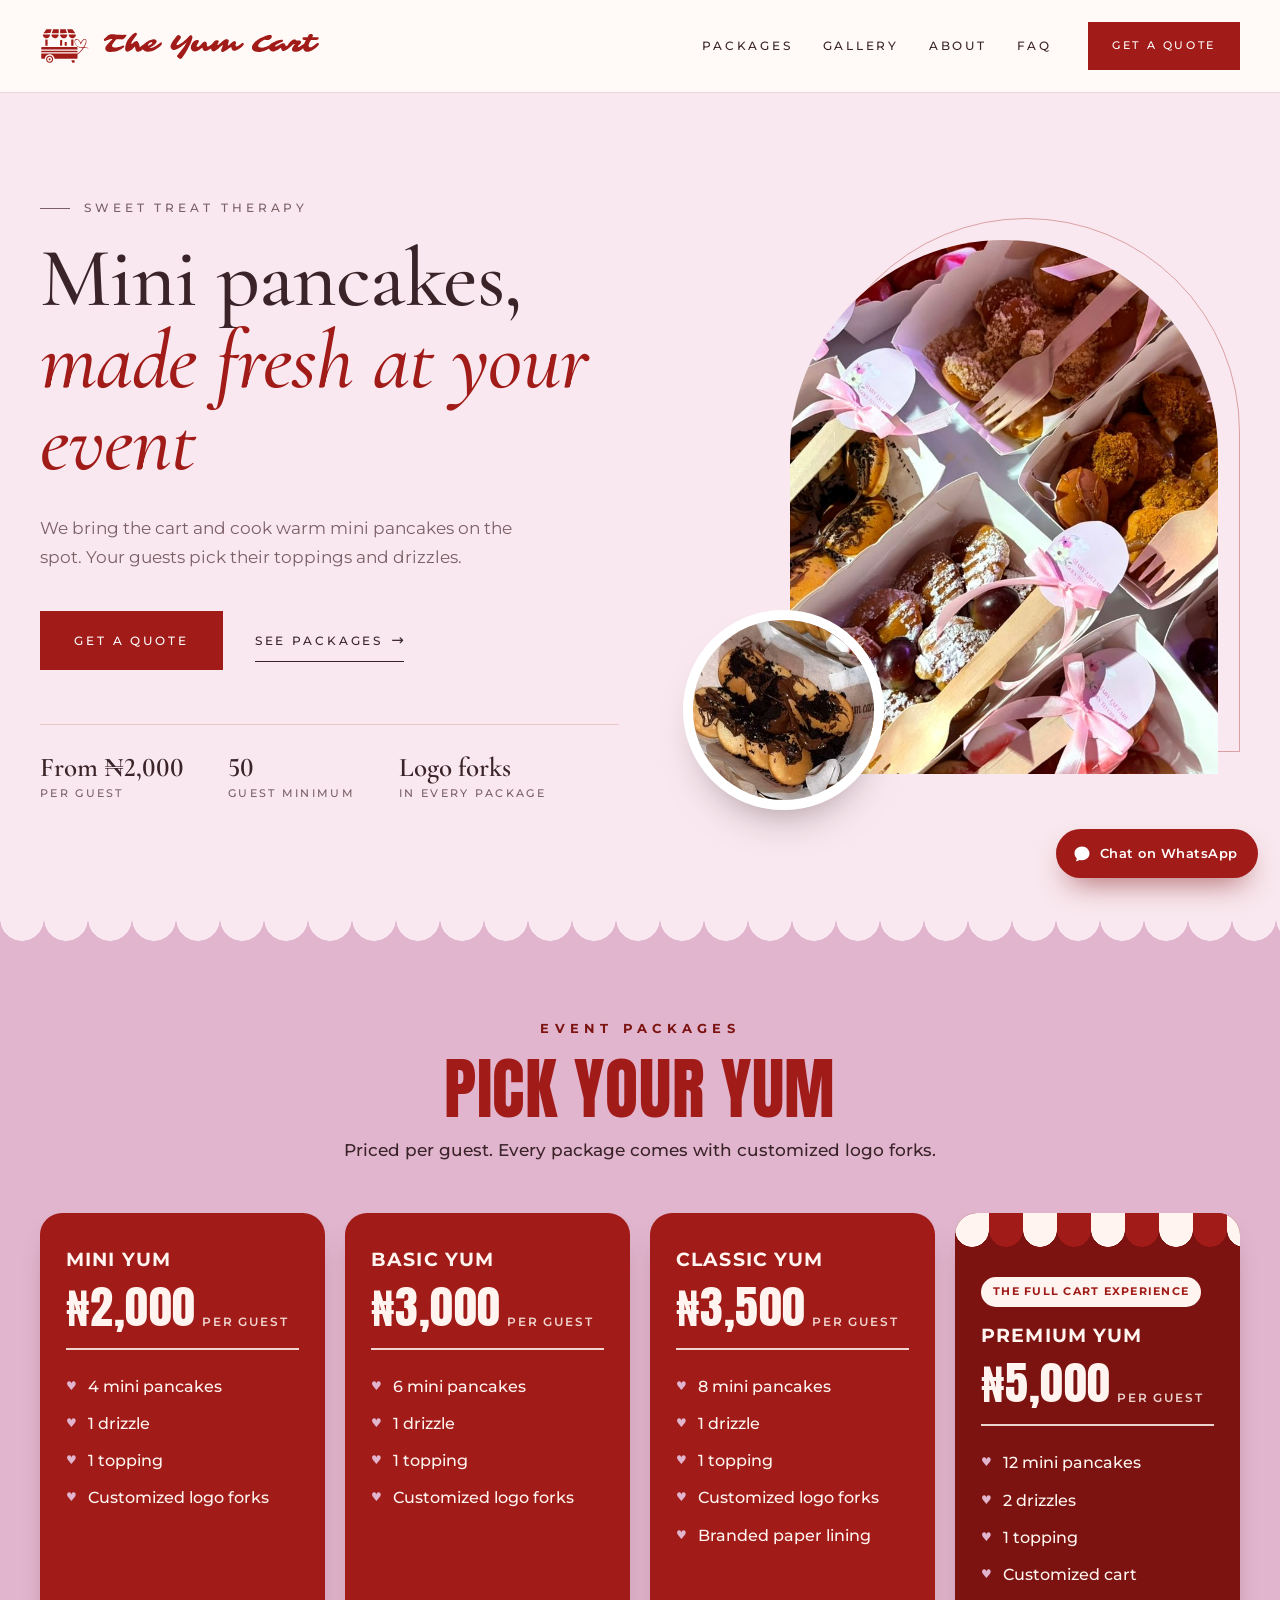
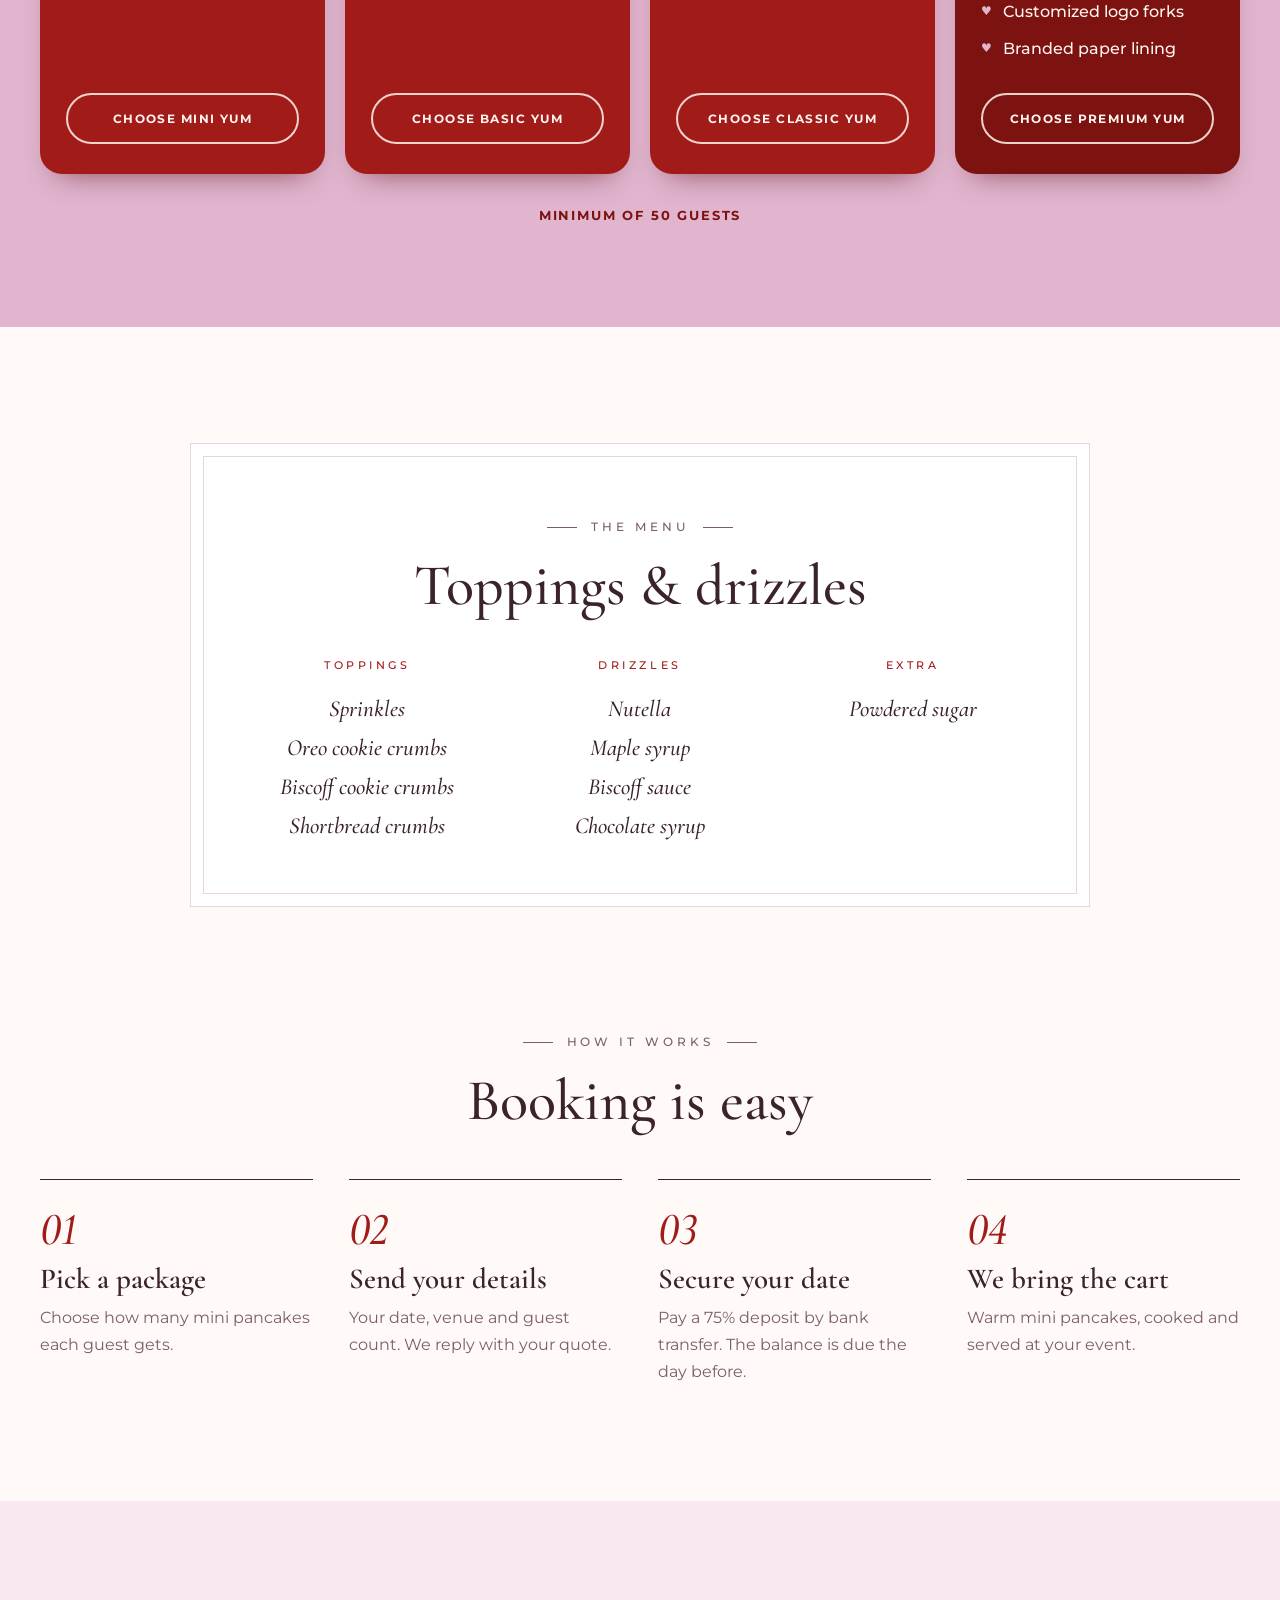
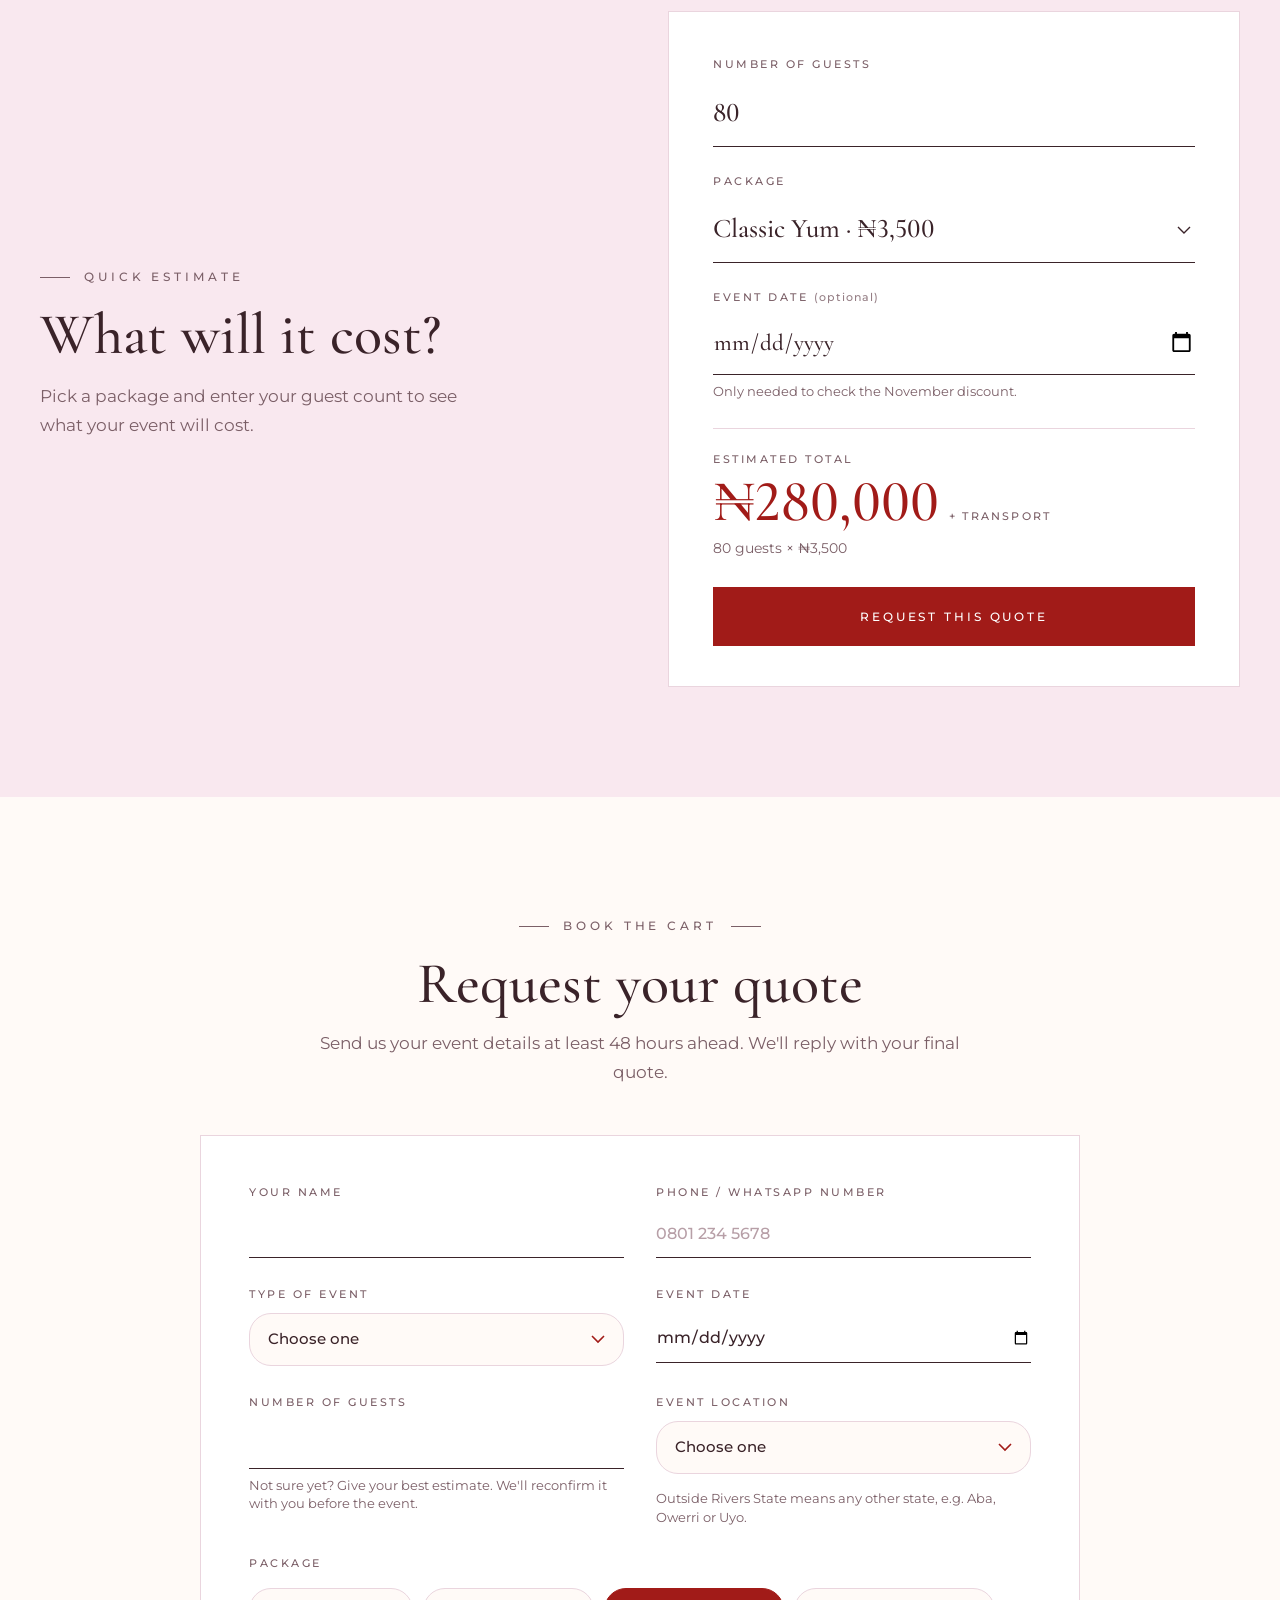
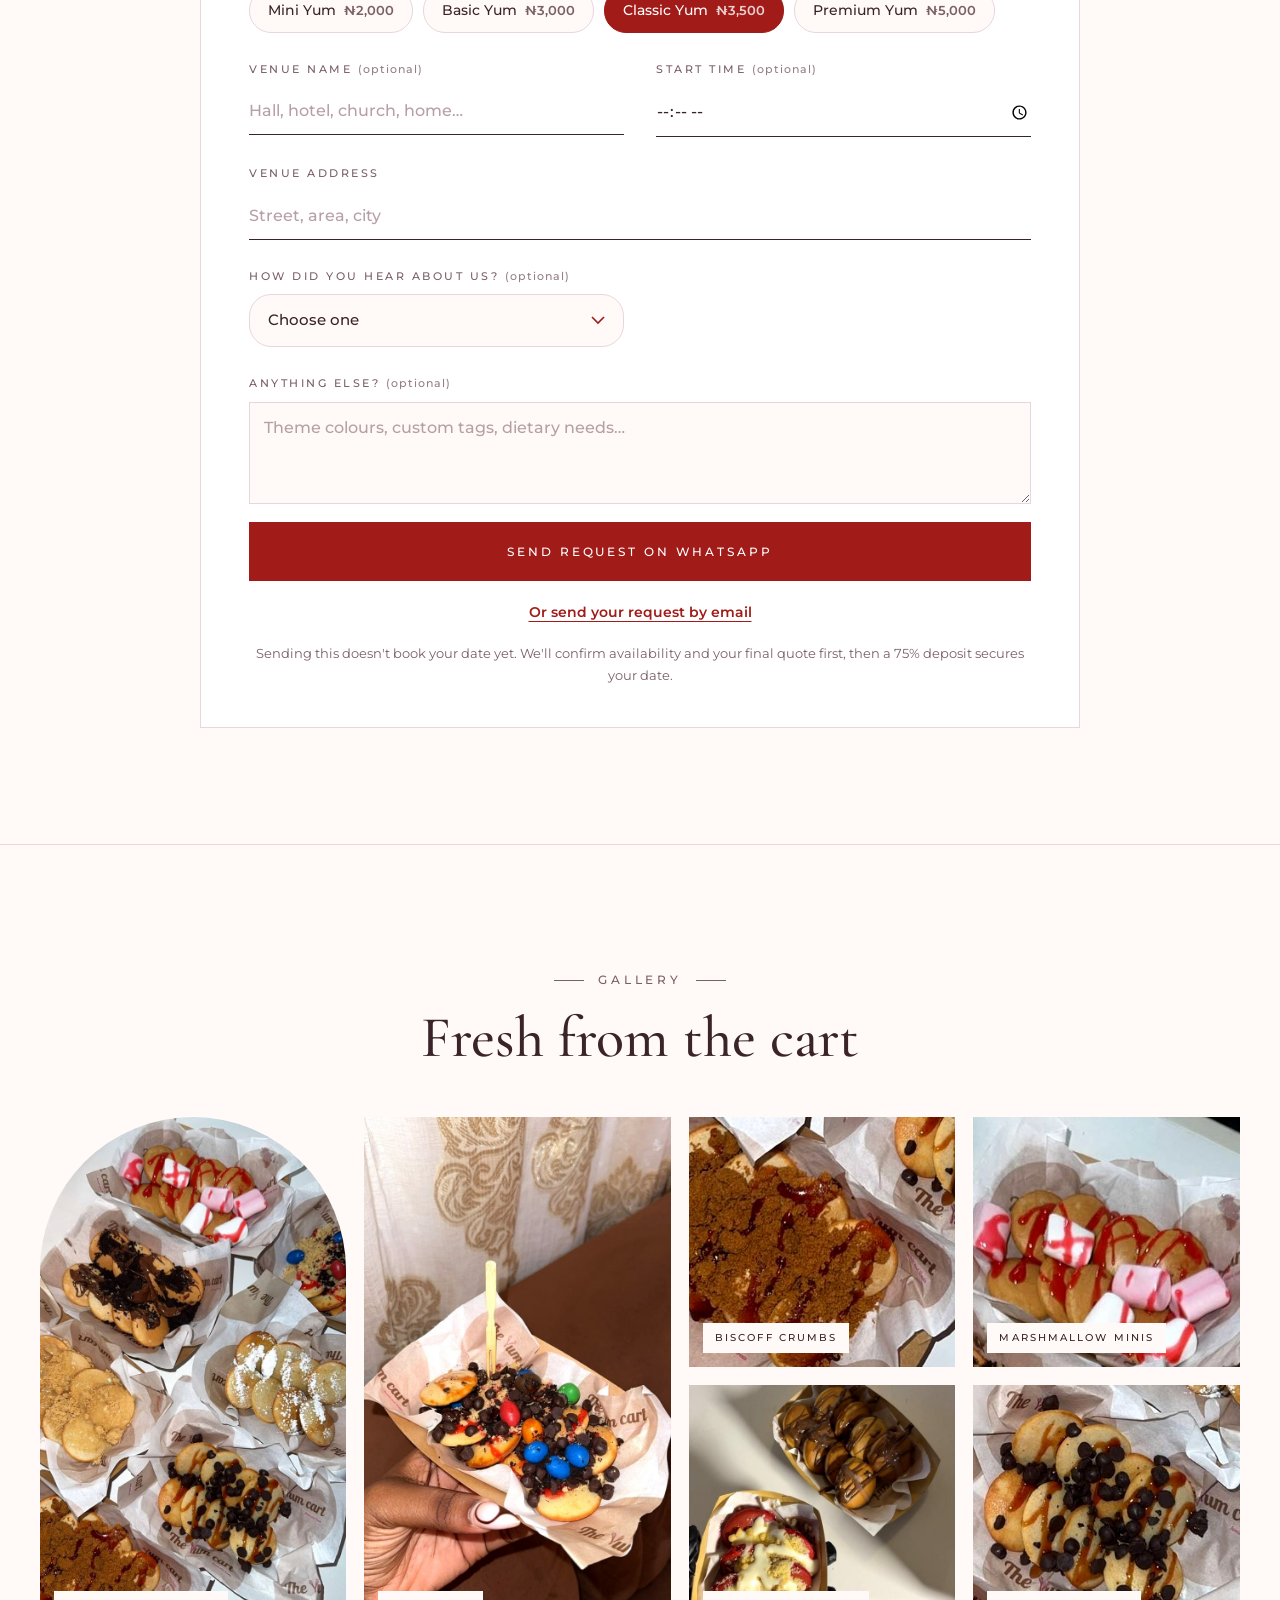
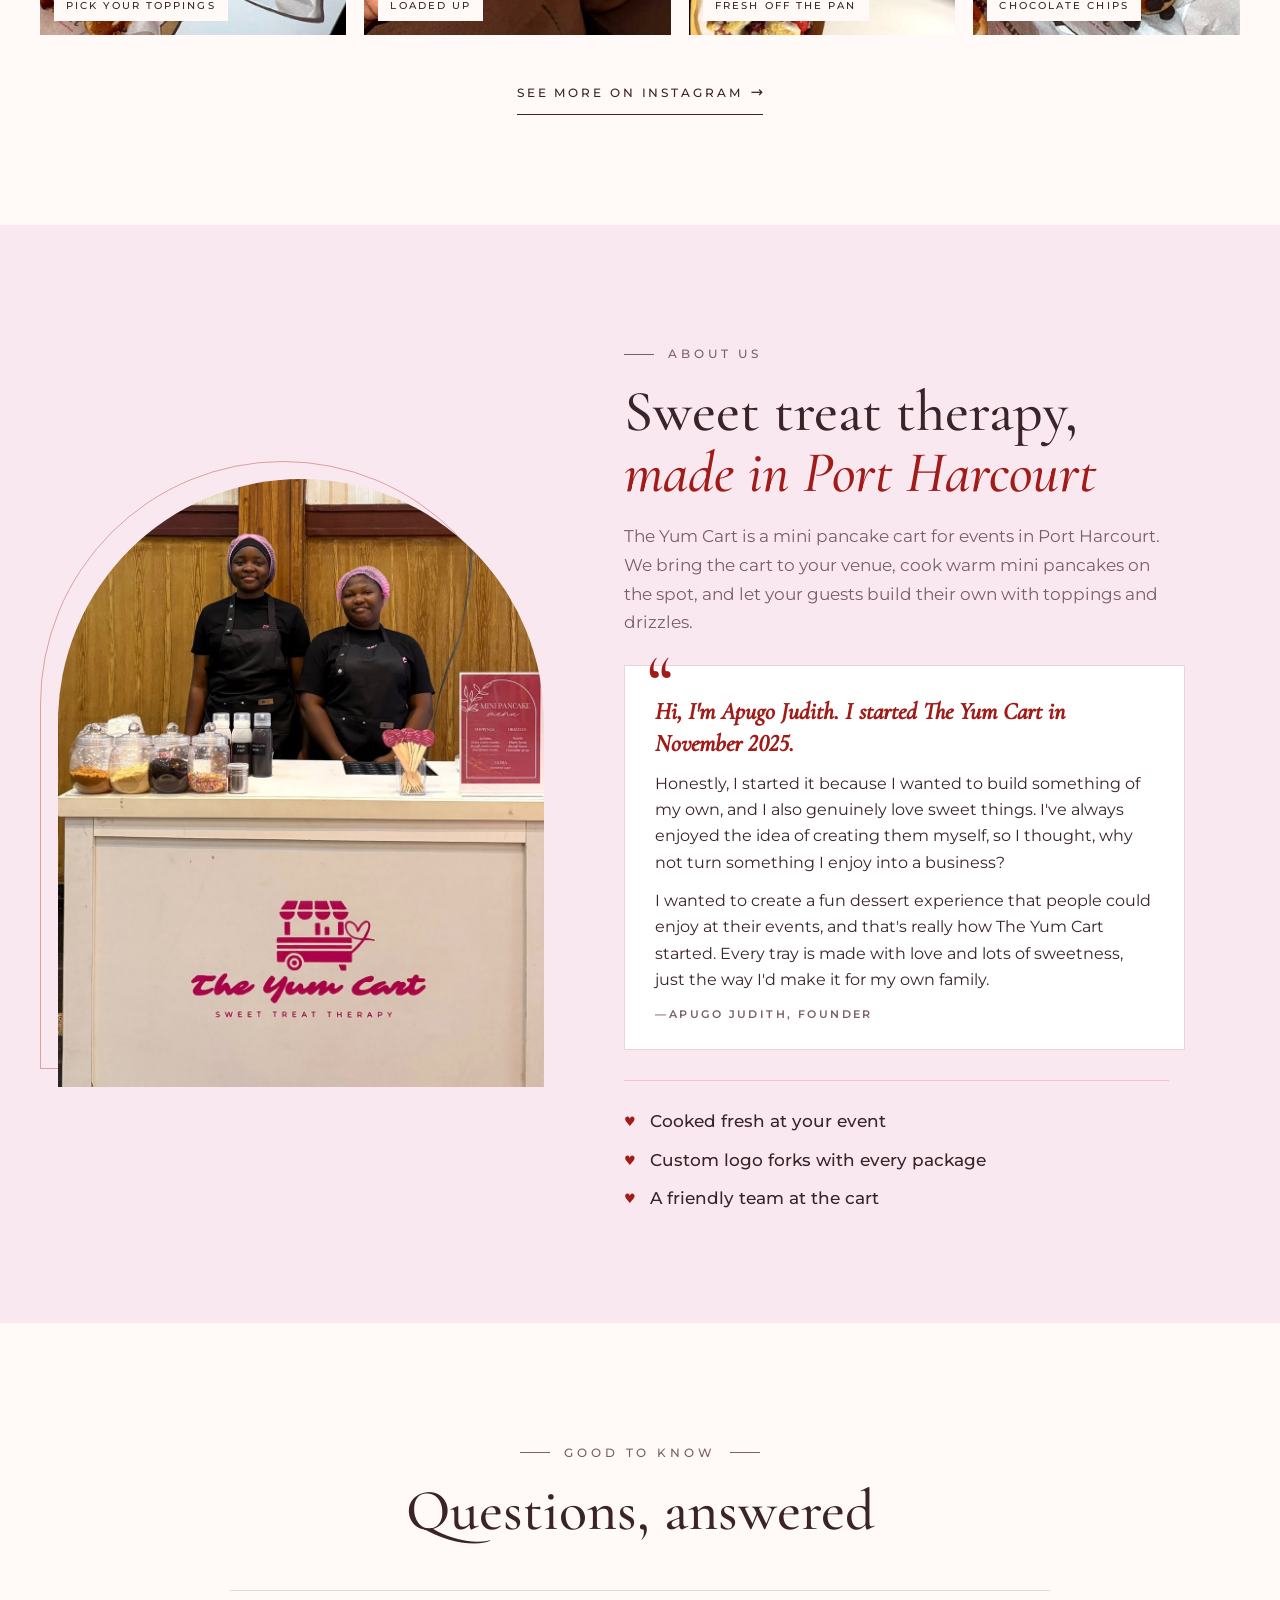
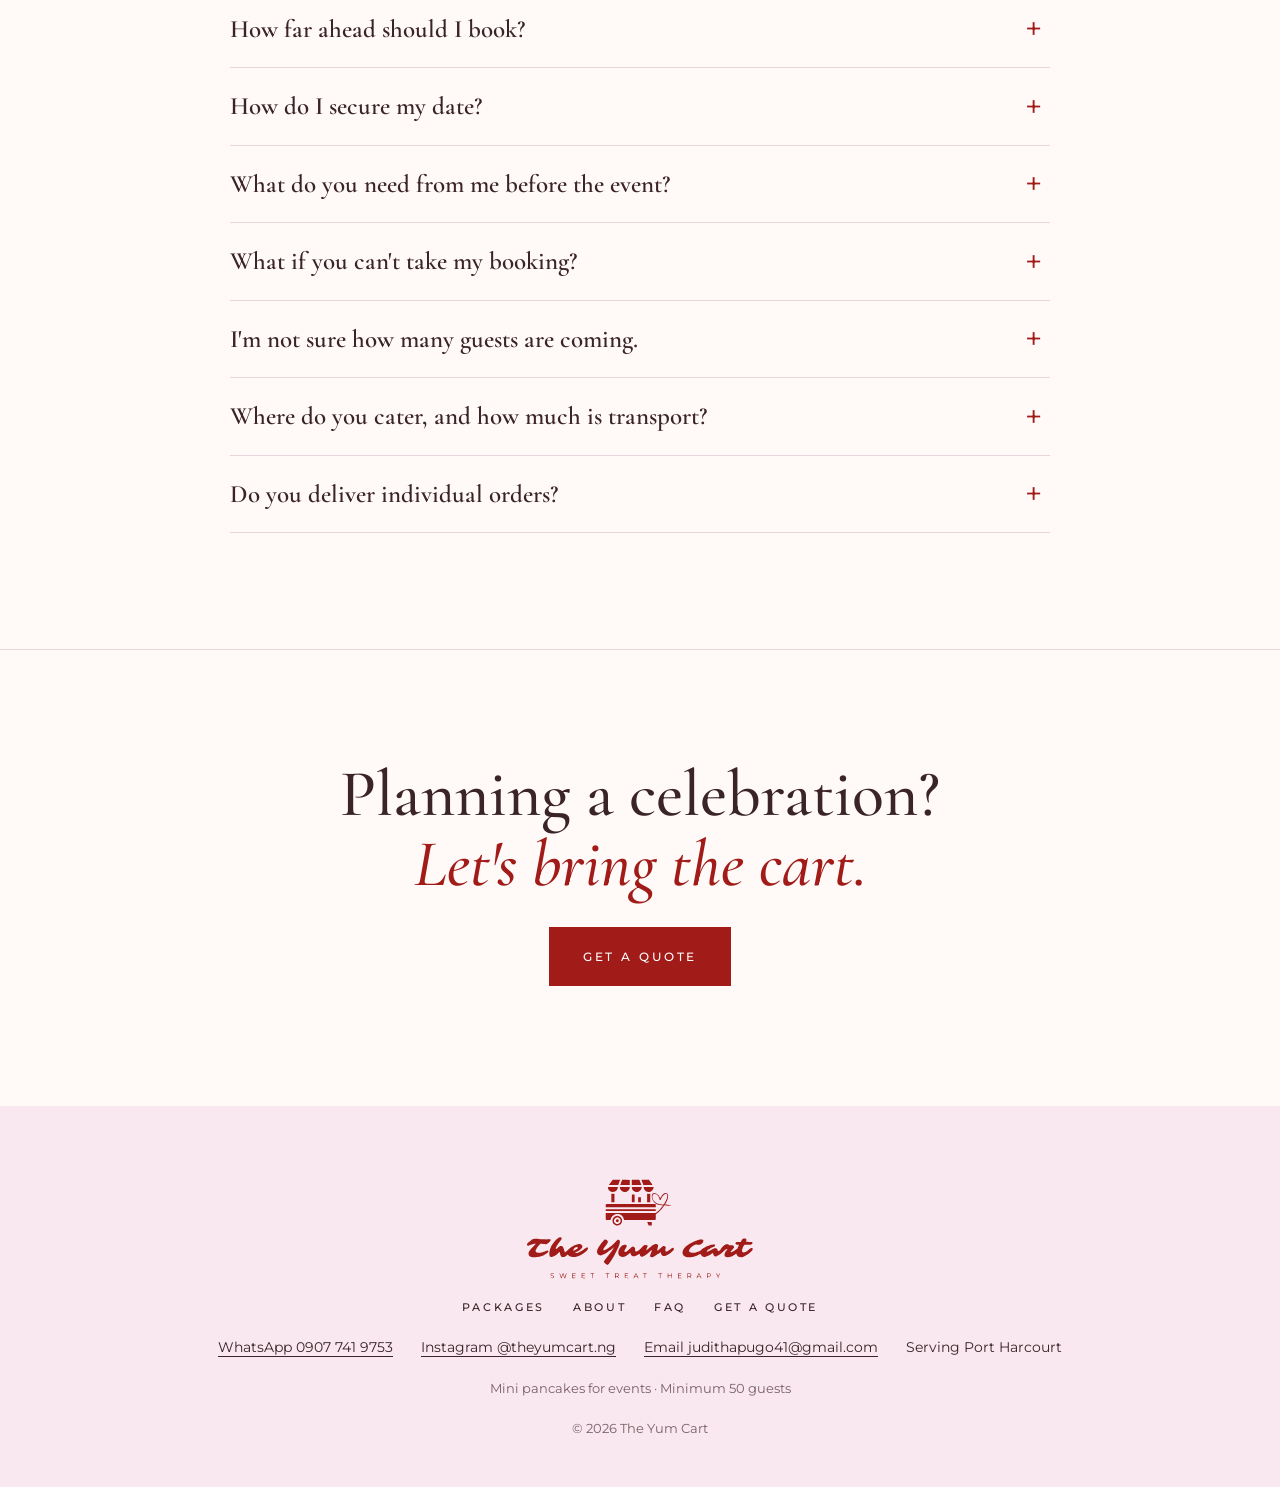
==== index.html @ f2985a35 "first commit" ====
<!DOCTYPE html>
<html lang="en">
<head>
  <meta charset="UTF-8">
  <meta name="viewport" content="width=device-width, initial-scale=1">
  <title>The Yum Cart · Mini pancakes made fresh at your event</title>
  <meta name="description" content="Mini pancakes made fresh at your event, with toppings and drizzles your guests choose. Event packages from ₦2,000 per guest.">
  <meta name="theme-color" content="#A11B18">

  <!-- Link preview when the site is shared on WhatsApp, Instagram, X, etc. -->
  <meta property="og:type" content="website">
  <meta property="og:site_name" content="The Yum Cart">
  <meta property="og:title" content="The Yum Cart · Mini pancakes made fresh at your event">
  <meta property="og:description" content="Warm mini pancakes cooked at your event, with toppings and drizzles your guests choose. Packages from ₦2,000 per guest.">
  <meta property="og:image" content="img/share.jpg"><!-- LAUNCH: change to the full address, e.g. https://theyumcart.com/img/share.jpg -->
  <meta property="og:image:width" content="1200">
  <meta property="og:image:height" content="630">
  <meta name="twitter:card" content="summary_large_image">

  <!-- Tab and home-screen icons -->
  <link rel="icon" href="icons/favicon.svg" type="image/svg+xml">
  <link rel="icon" href="icons/favicon-32.png" sizes="32x32" type="image/png">
  <link rel="apple-touch-icon" href="icons/apple-touch-icon.png">

  <link rel="stylesheet" href="css/fonts.css">
  <link rel="stylesheet" href="css/styles.css">
  <script src="js/main.js" defer></script>
</head>
<body>
  <a class="skip-link" href="#top">Skip to content</a>

  <!-- ANNIVERSARY PROMO: everything marked data-promo hides itself after 30 November (see js/main.js) -->
  <p class="promo" data-promo>
    <span class="promo-label">Our 1st anniversary</span>
    <span class="dot" aria-hidden="true">·</span>
    <strong>10% off every event in November</strong>
    <a class="promo-link" href="#book">Get a quote <span aria-hidden="true">→</span></a>
  </p>

  <header class="site-header">
    <div class="container header-inner">
      <a class="brand" href="#top" aria-label="The Yum Cart, home">
        <img class="brand-mark" src="logo/mark.svg" alt="" width="60" height="43">
        <img class="brand-word" src="logo/wordmark.svg" alt="The Yum Cart" width="220" height="44">
      </a>
      <nav class="nav" id="site-nav" aria-label="Main">
        <a href="#packages">Packages</a>
        <a href="#gallery">Gallery</a>
        <a href="#about">About</a>
        <a href="#faq">FAQ</a>
        <a class="nav-quote" href="#book">Get a quote</a><!-- shown in the phone menu only -->
      </nav>
      <a class="btn btn-primary btn-sm header-cta" href="#book">Get a quote</a>
      <button class="menu-btn" type="button" aria-expanded="false" aria-controls="site-nav">Menu</button>
    </div>
  </header>

  <main id="top" tabindex="-1">
    <!-- HERO (pink background, like style C) -->
    <section class="hero" aria-labelledby="hero-title">
      <div class="container hero-inner">
        <div class="hero-copy">
          <p class="eyebrow">Sweet treat therapy</p>
          <h1 class="hero-title" id="hero-title">
            <span class="t1">Mini pancakes,</span>
            <span class="t2">made fresh at your event</span>
          </h1>
          <p class="lead">We bring the cart and cook warm mini pancakes on the spot. Your guests pick their toppings and drizzles.</p>
          <div class="hero-ctas">
            <a class="btn btn-primary" href="#book">Get a quote</a>
            <a class="btn btn-ghost" href="#packages">See packages</a>
          </div>
          <ul class="facts">
            <li><strong>From ₦2,000</strong> <span>per guest</span></li>
            <li><strong>50</strong> <span>guest minimum</span></li>
            <li><strong>Logo forks</strong> <span>in every package</span></li>
          </ul>
        </div>
        <div class="hero-media">
          <figure class="photo photo-main"><img src="img/ribbon-boxes.jpg" alt="Boxes of mini pancakes with wooden forks tied with pink ribbons and custom tags"></figure>
          <figure class="photo photo-alt"><img src="img/crop-oreo-nutella.jpg" alt="Mini pancakes with Oreo crumbs and Nutella"></figure>
          <p class="promo-badge" data-promo><span>1st anniversary</span><strong>10% off</strong><span>November events</span></p>
        </div>
      </div>
    </section>

    <!-- Scalloped edge between the hero and the packages -->
    <div class="scallops" aria-hidden="true"></div>

    <!-- PACKAGES (style A cards, from her price list).
         If prices change, update them here AND in PACKAGES at the top of js/main.js -->
    <section class="packages" id="packages" aria-labelledby="packages-title">
      <div class="container">
        <header class="section-head">
          <p class="eyebrow">Event packages</p>
          <h2 id="packages-title">Pick your Yum</h2>
          <p>Priced per guest. Every package comes with customized logo forks.</p>
        </header>
        <div class="package-grid">
          <article class="package">
            <h3>Mini Yum</h3>
            <p class="price"><span class="amount">₦2,000</span> <span class="per">per guest</span></p>
            <ul>
              <li>4 mini pancakes</li><li>1 drizzle</li><li>1 topping</li><li>Customized logo forks</li>
            </ul>
            <a class="package-cta" href="#book" data-package="mini">Choose Mini Yum</a>
          </article>
          <article class="package">
            <h3>Basic Yum</h3>
            <p class="price"><span class="amount">₦3,000</span> <span class="per">per guest</span></p>
            <ul>
              <li>6 mini pancakes</li><li>1 drizzle</li><li>1 topping</li><li>Customized logo forks</li>
            </ul>
            <a class="package-cta" href="#book" data-package="basic">Choose Basic Yum</a>
          </article>
          <article class="package">
            <h3>Classic Yum</h3>
            <p class="price"><span class="amount">₦3,500</span> <span class="per">per guest</span></p>
            <ul>
              <li>8 mini pancakes</li><li>1 drizzle</li><li>1 topping</li><li>Customized logo forks</li><li>Branded paper lining</li>
            </ul>
            <a class="package-cta" href="#book" data-package="classic">Choose Classic Yum</a>
          </article>
          <article class="package package-featured">
            <p class="tag">The full cart experience</p>
            <h3>Premium Yum</h3>
            <p class="price"><span class="amount">₦5,000</span> <span class="per">per guest</span></p>
            <ul>
              <li>12 mini pancakes</li><li>2 drizzles</li><li>1 topping</li><li>Customized cart</li><li>Customized logo forks</li><li>Branded paper lining</li>
            </ul>
            <a class="package-cta" href="#book" data-package="premium">Choose Premium Yum</a>
          </article>
        </div>
        <p class="fine">Minimum of 50 guests</p>
      </div>
    </section>

    <!-- TOPPINGS & DRIZZLES (from her event menu sign) -->
    <section class="flavours" aria-labelledby="flavours-title">
      <div class="container">
        <div class="menu-card">
          <header class="menu-head">
            <p class="eyebrow">The menu</p>
            <h2 id="flavours-title">Toppings &amp; drizzles</h2>
          </header>
          <div class="menu-cols">
            <div class="menu-col">
              <h3>Toppings</h3>
              <ul><li>Sprinkles</li><li>Oreo cookie crumbs</li><li>Biscoff cookie crumbs</li><li>Shortbread crumbs</li></ul>
            </div>
            <div class="menu-col">
              <h3>Drizzles</h3>
              <ul><li>Nutella</li><li>Maple syrup</li><li>Biscoff sauce</li><li>Chocolate syrup</li></ul>
            </div>
            <div class="menu-col">
              <h3>Extra</h3>
              <ul><li>Powdered sugar</li></ul>
            </div>
          </div>
        </div>
      </div>
    </section>

    <!-- HOW IT WORKS -->
    <section class="how" id="how" aria-labelledby="how-title">
      <div class="container">
        <header class="section-head">
          <p class="eyebrow">How it works</p>
          <h2 id="how-title">Booking is easy</h2>
        </header>
        <ol class="steps">
          <li><h3>Pick a package</h3><p>Choose how many mini pancakes each guest gets.</p></li>
          <li><h3>Send your details</h3><p>Your date, venue and guest count. We reply with your quote.</p></li>
          <li><h3>Secure your date</h3><p>Pay a 75% deposit by bank transfer. The balance is due the day before.</p></li>
          <li><h3>We bring the cart</h3><p>Warm mini pancakes, cooked and served at your event.</p></li>
        </ol>
      </div>
    </section>

    <!-- QUICK ESTIMATE (with the November discount) -->
    <section class="quote" id="quote" aria-labelledby="quote-title">
      <div class="container quote-inner">
        <div class="quote-copy">
          <p class="eyebrow">Quick estimate</p>
          <h2 id="quote-title">What will it cost?</h2>
          <p>Pick a package and enter your guest count to see what your event will cost.</p>
        </div>
        <form class="estimate" id="estimate" novalidate>
          <label class="field">
            <span class="label">Number of guests</span>
            <input type="number" id="guests" name="guests" min="50" step="1" value="80" inputmode="numeric">
          </label>
          <label class="field">
            <span class="label">Package</span>
            <select id="package" name="package">
              <option value="mini">Mini Yum · ₦2,000</option>
              <option value="basic">Basic Yum · ₦3,000</option>
              <option value="classic" selected>Classic Yum · ₦3,500</option>
              <option value="premium">Premium Yum · ₦5,000</option>
            </select>
          </label>
          <label class="field">
            <span class="label">Event date <em>(optional)</em></span>
            <input type="date" id="event-date" name="date">
            <span class="help">Only needed to check the November discount.</span>
          </label>
          <div class="result" aria-live="polite">
            <span class="label">Estimated total</span>
            <s class="was" id="was" hidden></s>
            <output class="total" id="total" for="guests package event-date">₦280,000</output>
            <span class="plus">+ transport</span>
            <p class="hint" id="hint">80 guests × ₦3,500</p>
            <p class="promo-note" id="promo-note" data-promo>Event in November? It's <strong>₦252,000</strong> with our 10% anniversary discount.</p>
          </div>
          <button class="btn btn-primary btn-block" type="submit">Request this quote</button>
        </form>
      </div>
    </section>

    <!-- BOOK THE CART: the booking request. Sends everything to her WhatsApp, typed out. -->
    <section class="book" id="book" aria-labelledby="book-title">
      <div class="container">
        <header class="section-head">
          <p class="eyebrow">Book the cart</p>
          <h2 id="book-title">Request your quote</h2>
          <p>Send us your event details at least 48 hours ahead. We'll reply with your final quote.</p>
        </header>

        <form class="booking" id="booking" novalidate>
          <div class="booking-grid">
            <div class="field">
              <label class="label" for="b-name">Your name</label>
              <input id="b-name" name="name" type="text" autocomplete="name" required>
              <p class="error" id="b-name-error" hidden></p>
            </div>
            <div class="field">
              <label class="label" for="b-phone">Phone / WhatsApp number</label>
              <input id="b-phone" name="phone" type="tel" autocomplete="tel" inputmode="tel" placeholder="0801 234 5678" required>
              <p class="error" id="b-phone-error" hidden></p>
            </div>

            <!-- Tap-to-pick choices: real radio buttons styled as pills, so only one per group can be picked -->
            <div class="field select-field">
              <label class="label" for="b-type">Type of event</label>
              <select id="b-type" name="type" required>
                <option value="">Choose one</option>
                <option>Birthday</option>
                <option>Wedding</option>
                <option>Baby shower or naming</option>
                <option>Corporate event</option>
                <option>Church or religious event</option>
                <option>School event</option>
                <option>Other</option>
              </select>
              <p class="error" id="b-type-error" hidden></p>
            </div>

            <div class="field">
              <label class="label" for="b-date">Event date</label>
              <input id="b-date" name="date" type="date" required>
              <p class="error" id="b-date-error" hidden></p>
            </div>
            <div class="field">
              <label class="label" for="b-guests">Number of guests</label>
              <input id="b-guests" name="guests" type="number" min="50" step="1" inputmode="numeric" required>
              <p class="help">Not sure yet? Give your best estimate. We'll reconfirm it with you before the event.</p>
              <p class="error" id="b-guests-error" hidden></p>
            </div>
            <div class="field select-field">
              <!-- Tells her roughly how far the cart travels, so she can agree transport in chat -->
              <label class="label" for="b-location">Event location</label>
              <select id="b-location" name="location" required>
                <option value="">Choose one</option>
                <option>Elelenwo, Woji or nearby</option>
                <option>Elsewhere in Port Harcourt</option>
                <option>Outside PH (Rivers State)</option>
                <option>Outside Rivers State</option>
              </select>
              <p class="help">Outside Rivers State means any other state, e.g. Aba, Owerri or Uyo.</p>
              <p class="error" id="b-location-error" hidden></p>
            </div>

            <fieldset class="choices field-wide" id="b-package-group">
              <legend class="label">Package</legend>
              <div class="chip-list">
                <label class="chip"><input type="radio" name="package" value="mini"><span>Mini Yum <small>₦2,000</small></span></label>
                <label class="chip"><input type="radio" name="package" value="basic"><span>Basic Yum <small>₦3,000</small></span></label>
                <label class="chip"><input type="radio" name="package" value="classic" checked><span>Classic Yum <small>₦3,500</small></span></label>
                <label class="chip"><input type="radio" name="package" value="premium"><span>Premium Yum <small>₦5,000</small></span></label>
              </div>
            </fieldset>


            <div class="field">
              <label class="label" for="b-venue">Venue name <em>(optional)</em></label>
              <input id="b-venue" name="venue" type="text" placeholder="Hall, hotel, church, home…">
            </div>
            <div class="field">
              <label class="label" for="b-time">Start time <em>(optional)</em></label>
              <input id="b-time" name="time" type="time">
            </div>
            <div class="field field-wide">
              <label class="label" for="b-address">Venue address</label>
              <input id="b-address" name="address" type="text" autocomplete="street-address" placeholder="Street, area, city" required>
              <p class="error" id="b-address-error" hidden></p>
            </div>

            <div class="field select-field">
              <label class="label" for="b-source">How did you hear about us? <em>(optional)</em></label>
              <select id="b-source" name="source">
                <option value="">Choose one</option>
                <option>Instagram</option>
                <option>WhatsApp status</option>
                <option>A friend</option>
                <option>Saw the cart at an event</option>
                <option>Other</option>
              </select>
            </div>

            <div class="field field-wide">
              <label class="label" for="b-notes">Anything else? <em>(optional)</em></label>
              <textarea id="b-notes" name="notes" rows="3" placeholder="Theme colours, custom tags, dietary needs…"></textarea>
            </div>
          </div>

          <p class="booking-summary" id="booking-summary" aria-live="polite" hidden></p>
          <button class="btn btn-primary btn-block" type="submit" name="via" value="whatsapp">Send request on WhatsApp</button>
          <!-- Appears once BUSINESS.email is set in js/main.js -->
          <button class="send-alt" type="submit" name="via" value="email" id="send-email" hidden>Or send your request by email</button>
          <p class="fine-print">Sending this doesn't book your date yet. We'll confirm availability and your final quote first, then a 75% deposit secures your date.</p>
        </form>

        <!-- Shown after the form is sent -->
        <div class="booking-done" id="booking-done" hidden tabindex="-1">
          <h3>Almost done!</h3>
          <p id="done-text">WhatsApp should now be open with your request typed out. Tap Send in WhatsApp, and we'll reply with your quote.</p>
          <!-- Opens WhatsApp (or email) again with the same message, in case it didn't open the first time -->
          <a class="btn btn-primary" id="open-again" href="#" hidden>Open WhatsApp again</a>
          <label class="label" id="copy-label" for="booking-message">Still not opening? Copy your request and send it to us:</label>
          <textarea id="booking-message" rows="12" readonly></textarea>
          <div class="done-actions">
            <button class="btn btn-ghost" type="button" id="copy-message">Copy my request</button>
            <a class="btn btn-ghost" id="email-request" href="#" hidden>Email it instead</a>
            <a class="btn btn-ghost" id="whatsapp-request" href="#" target="_blank" rel="noopener" hidden>Send on WhatsApp instead</a>
            <button class="btn btn-ghost" type="button" id="edit-request">Edit my request</button>
          </div>
          <p class="setup-note" id="setup-note" hidden>Setup needed: add the business WhatsApp number in js/main.js (BUSINESS.whatsapp), then this button opens WhatsApp.</p>
        </div>
      </div>
    </section>

    <!-- GALLERY (her photos) -->
    <section class="gallery" id="gallery" aria-labelledby="gallery-title">
      <div class="container">
        <header class="section-head">
          <p class="eyebrow">Gallery</p>
          <h2 id="gallery-title">Fresh from the cart</h2>
        </header>
        <div class="gallery-grid">
          <figure class="g1"><img src="img/trays.jpg" alt="Seven trays of mini pancakes with different toppings and drizzles" loading="lazy"><figcaption>Pick your toppings</figcaption></figure>
          <figure class="g2"><img src="img/hand-tray.jpg" alt="A tray of mini pancakes loaded with chocolate chips and sweets" loading="lazy"><figcaption>Loaded up</figcaption></figure>
          <figure class="g3"><img src="img/crop-biscoff.jpg" alt="Mini pancakes with Biscoff crumbs and a drizzle" loading="lazy"><figcaption>Biscoff crumbs</figcaption></figure>
          <figure class="g4"><img src="img/crop-marshmallow.jpg" alt="Mini pancakes with marshmallows and a red drizzle" loading="lazy"><figcaption>Marshmallow minis</figcaption></figure>
          <figure class="g5"><img src="img/redvelvet-nutella.jpg" alt="Two trays of mini pancakes, one with white drizzle and crumbs, one with chocolate drizzle" loading="lazy"><figcaption>Fresh off the pan</figcaption></figure>
          <figure class="g6"><img src="img/crop-chocochip.jpg" alt="Mini pancakes with chocolate chips and a drizzle" loading="lazy"><figcaption>Chocolate chips</figcaption></figure>
        </div>
        <!-- Filled in by js/main.js once her Instagram handle is added -->
        <p class="gallery-more" id="gallery-more" hidden></p>
      </div>
    </section>

    <!-- ABOUT US -->
    <section class="about" id="about" aria-labelledby="about-title">
      <div class="container about-inner">
        <figure class="about-photo"><img src="img/cart-team.jpg" alt="The Yum Cart team behind the branded cart at an event" loading="lazy"></figure>
        <div class="about-copy">
          <p class="eyebrow">About us</p>
          <h2 id="about-title">Sweet treat therapy, <em>made in Port Harcourt</em></h2>
          <p>The Yum Cart is a mini pancake cart for events in Port Harcourt. We bring the cart to your venue, cook warm mini pancakes on the spot, and let your guests build their own with toppings and drizzles.</p>
          <!-- A note from the founder, in her own words -->
          <figure class="founder-note">
            <blockquote>
              <p>Hi, I'm Apugo Judith. I started The Yum Cart in November 2025.</p>
              <p>Honestly, I started it because I wanted to build something of my own, and I also genuinely love sweet things. I've always enjoyed the idea of creating them myself, so I thought, why not turn something I enjoy into a business?</p>
              <p>I wanted to create a fun dessert experience that people could enjoy at their events, and that's really how The Yum Cart started. Every tray is made with love and lots of sweetness, just the way I'd make it for my own family.</p>
            </blockquote>
            <figcaption>Apugo Judith, founder</figcaption>
          </figure>
          <ul class="about-points">
            <li>Cooked fresh at your event</li>
            <li>Custom logo forks with every package</li>
            <li>A friendly team at the cart</li>
          </ul>
        </div>
      </div>
    </section>

    <!-- FAQ: her booking rules -->
    <section class="faq" id="faq" aria-labelledby="faq-title">
      <div class="container">
        <header class="section-head">
          <p class="eyebrow">Good to know</p>
          <h2 id="faq-title">Questions, answered</h2>
        </header>
        <div class="faq-list">
          <details>
            <summary>How far ahead should I book?</summary>
            <p>At least 48 hours before your event. Booking early is the best way to make sure your date is free.</p>
          </details>
          <details>
            <summary>How do I secure my date?</summary>
            <p>Once we've agreed your quote, pay a 75% deposit by bank transfer. The remaining 25% is due the day before your event.</p>
          </details>
          <details>
            <summary>What do you need from me before the event?</summary>
            <p>A quick phone call and your event's invitation card (IV), so we can plan the setup.</p>
          </details>
          <details>
            <summary>What if you can't take my booking?</summary>
            <p>If we can't confirm your booking, we refund your deposit in full within 48 hours.</p>
          </details>
          <details>
            <summary>I'm not sure how many guests are coming.</summary>
            <p>That's fine. Give us your best estimate when you book, and we'll reconfirm the final number with you before the event.</p>
          </details>
          <details>
            <summary>Where do you cater, and how much is transport?</summary>
            <p>Events across Port Harcourt, and outside it by arrangement. Transport depends on your event location and is agreed with you in chat.</p>
          </details>
          <details>
            <summary>Do you deliver individual orders?</summary>
            <p>Not yet. For now we cater events, with the cart and our team on site.</p>
          </details>
          <details data-promo>
            <summary>How does the November discount work?</summary>
            <p>Every event held from 1 to 30 November gets 10% off, whatever the occasion.</p>
          </details>
        </div>
      </div>
    </section>

    <!-- CLOSING CALL TO ACTION -->
    <section class="cta-band" aria-labelledby="cta-title">
      <div class="container cta-inner">
        <h2 id="cta-title"><span class="t1">Planning a celebration?</span> <span class="t2">Let's bring the cart.</span></h2>
        <a class="btn btn-primary" href="#book">Get a quote</a>
      </div>
    </section>
  </main>

  <footer class="site-footer">
    <div class="container footer-inner">
      <img class="footer-logo" src="logo/lockup.svg" alt="The Yum Cart, Sweet Treat Therapy">
      <nav class="footer-nav" aria-label="Footer">
        <a href="#packages">Packages</a><a href="#about">About</a><a href="#faq">FAQ</a><a href="#book">Get a quote</a>
      </nav>
      <!-- WhatsApp, Instagram and service area: filled in by js/main.js from BUSINESS settings -->
      <ul class="footer-contact" id="footer-contact"></ul>
      <p class="small">Mini pancakes for events <span aria-hidden="true">·</span> Minimum 50 guests</p>
      <p class="small">© 2026 The Yum Cart</p>
    </div>
  </footer>

  <!-- Floating WhatsApp chat button: appears once BUSINESS.whatsapp is set -->
  <a class="wa-float" id="wa-float" hidden target="_blank" rel="noopener" aria-label="Chat with The Yum Cart on WhatsApp">
    <svg viewBox="0 0 24 24" width="20" height="20" aria-hidden="true"><path fill="currentColor" d="M12 3C6.9 3 3 6.6 3 11.1c0 2.3 1 4.4 2.7 5.9L5 21l4.2-1.9c.9.3 1.8.4 2.8.4 5.1 0 9-3.6 9-8.1S17.1 3 12 3z"/></svg>
    <span>Chat on WhatsApp</span>
  </a>
</body>
</html>
---- css/fonts.css ----
/* Self-hosted fonts (from @fontsource). Two files per weight: 'latin' + 'latin-ext' (latin-ext holds the ₦ sign). */
@font-face{font-family:'Anton';font-style:normal;font-weight:400;font-display:swap;src:url('../fonts/anton-latin-400-normal.woff2') format('woff2');unicode-range:U+0000-00FF,U+0131,U+0152-0153,U+02BB-02BC,U+02C6,U+02DA,U+02DC,U+0304,U+0308,U+0329,U+2000-206F,U+20AC,U+2122,U+2191,U+2193,U+2212,U+2215,U+FEFF,U+FFFD;}
@font-face{font-family:'Anton';font-style:normal;font-weight:400;font-display:swap;src:url('../fonts/anton-latin-ext-400-normal.woff2') format('woff2');unicode-range:U+0100-02BA,U+02BD-02C5,U+02C7-02CC,U+02CE-02D7,U+02DD-02FF,U+0304,U+0308,U+0329,U+1D00-1DBF,U+1E00-1E9F,U+1EF2-1EFF,U+2020,U+20A0-20AB,U+20AD-20C0,U+2113,U+2C60-2C7F,U+A720-A7FF;}
@font-face{font-family:'Montserrat';font-style:normal;font-weight:400;font-display:swap;src:url('../fonts/montserrat-latin-400-normal.woff2') format('woff2');unicode-range:U+0000-00FF,U+0131,U+0152-0153,U+02BB-02BC,U+02C6,U+02DA,U+02DC,U+0304,U+0308,U+0329,U+2000-206F,U+20AC,U+2122,U+2191,U+2193,U+2212,U+2215,U+FEFF,U+FFFD;}
@font-face{font-family:'Montserrat';font-style:normal;font-weight:400;font-display:swap;src:url('../fonts/montserrat-latin-ext-400-normal.woff2') format('woff2');unicode-range:U+0100-02BA,U+02BD-02C5,U+02C7-02CC,U+02CE-02D7,U+02DD-02FF,U+0304,U+0308,U+0329,U+1D00-1DBF,U+1E00-1E9F,U+1EF2-1EFF,U+2020,U+20A0-20AB,U+20AD-20C0,U+2113,U+2C60-2C7F,U+A720-A7FF;}
@font-face{font-family:'Montserrat';font-style:normal;font-weight:500;font-display:swap;src:url('../fonts/montserrat-latin-500-normal.woff2') format('woff2');unicode-range:U+0000-00FF,U+0131,U+0152-0153,U+02BB-02BC,U+02C6,U+02DA,U+02DC,U+0304,U+0308,U+0329,U+2000-206F,U+20AC,U+2122,U+2191,U+2193,U+2212,U+2215,U+FEFF,U+FFFD;}
@font-face{font-family:'Montserrat';font-style:normal;font-weight:500;font-display:swap;src:url('../fonts/montserrat-latin-ext-500-normal.woff2') format('woff2');unicode-range:U+0100-02BA,U+02BD-02C5,U+02C7-02CC,U+02CE-02D7,U+02DD-02FF,U+0304,U+0308,U+0329,U+1D00-1DBF,U+1E00-1E9F,U+1EF2-1EFF,U+2020,U+20A0-20AB,U+20AD-20C0,U+2113,U+2C60-2C7F,U+A720-A7FF;}
@font-face{font-family:'Montserrat';font-style:normal;font-weight:600;font-display:swap;src:url('../fonts/montserrat-latin-600-normal.woff2') format('woff2');unicode-range:U+0000-00FF,U+0131,U+0152-0153,U+02BB-02BC,U+02C6,U+02DA,U+02DC,U+0304,U+0308,U+0329,U+2000-206F,U+20AC,U+2122,U+2191,U+2193,U+2212,U+2215,U+FEFF,U+FFFD;}
@font-face{font-family:'Montserrat';font-style:normal;font-weight:600;font-display:swap;src:url('../fonts/montserrat-latin-ext-600-normal.woff2') format('woff2');unicode-range:U+0100-02BA,U+02BD-02C5,U+02C7-02CC,U+02CE-02D7,U+02DD-02FF,U+0304,U+0308,U+0329,U+1D00-1DBF,U+1E00-1E9F,U+1EF2-1EFF,U+2020,U+20A0-20AB,U+20AD-20C0,U+2113,U+2C60-2C7F,U+A720-A7FF;}
@font-face{font-family:'Montserrat';font-style:normal;font-weight:700;font-display:swap;src:url('../fonts/montserrat-latin-700-normal.woff2') format('woff2');unicode-range:U+0000-00FF,U+0131,U+0152-0153,U+02BB-02BC,U+02C6,U+02DA,U+02DC,U+0304,U+0308,U+0329,U+2000-206F,U+20AC,U+2122,U+2191,U+2193,U+2212,U+2215,U+FEFF,U+FFFD;}
@font-face{font-family:'Montserrat';font-style:normal;font-weight:700;font-display:swap;src:url('../fonts/montserrat-latin-ext-700-normal.woff2') format('woff2');unicode-range:U+0100-02BA,U+02BD-02C5,U+02C7-02CC,U+02CE-02D7,U+02DD-02FF,U+0304,U+0308,U+0329,U+1D00-1DBF,U+1E00-1E9F,U+1EF2-1EFF,U+2020,U+20A0-20AB,U+20AD-20C0,U+2113,U+2C60-2C7F,U+A720-A7FF;}
@font-face{font-family:'Cormorant Garamond';font-style:normal;font-weight:500;font-display:swap;src:url('../fonts/cormorant-garamond-latin-500-normal.woff2') format('woff2');unicode-range:U+0000-00FF,U+0131,U+0152-0153,U+02BB-02BC,U+02C6,U+02DA,U+02DC,U+0304,U+0308,U+0329,U+2000-206F,U+20AC,U+2122,U+2191,U+2193,U+2212,U+2215,U+FEFF,U+FFFD;}
@font-face{font-family:'Cormorant Garamond';font-style:normal;font-weight:500;font-display:swap;src:url('../fonts/cormorant-garamond-latin-ext-500-normal.woff2') format('woff2');unicode-range:U+0100-02BA,U+02BD-02C5,U+02C7-02CC,U+02CE-02D7,U+02DD-02FF,U+0304,U+0308,U+0329,U+1D00-1DBF,U+1E00-1E9F,U+1EF2-1EFF,U+2020,U+20A0-20AB,U+20AD-20C0,U+2113,U+2C60-2C7F,U+A720-A7FF;}
@font-face{font-family:'Cormorant Garamond';font-style:italic;font-weight:500;font-display:swap;src:url('../fonts/cormorant-garamond-latin-500-italic.woff2') format('woff2');unicode-range:U+0000-00FF,U+0131,U+0152-0153,U+02BB-02BC,U+02C6,U+02DA,U+02DC,U+0304,U+0308,U+0329,U+2000-206F,U+20AC,U+2122,U+2191,U+2193,U+2212,U+2215,U+FEFF,U+FFFD;}
@font-face{font-family:'Cormorant Garamond';font-style:italic;font-weight:500;font-display:swap;src:url('../fonts/cormorant-garamond-latin-ext-500-italic.woff2') format('woff2');unicode-range:U+0100-02BA,U+02BD-02C5,U+02C7-02CC,U+02CE-02D7,U+02DD-02FF,U+0304,U+0308,U+0329,U+1D00-1DBF,U+1E00-1E9F,U+1EF2-1EFF,U+2020,U+20A0-20AB,U+20AD-20C0,U+2113,U+2C60-2C7F,U+A720-A7FF;}
@font-face{font-family:'Cormorant Garamond';font-style:normal;font-weight:600;font-display:swap;src:url('../fonts/cormorant-garamond-latin-600-normal.woff2') format('woff2');unicode-range:U+0000-00FF,U+0131,U+0152-0153,U+02BB-02BC,U+02C6,U+02DA,U+02DC,U+0304,U+0308,U+0329,U+2000-206F,U+20AC,U+2122,U+2191,U+2193,U+2212,U+2215,U+FEFF,U+FFFD;}
@font-face{font-family:'Cormorant Garamond';font-style:normal;font-weight:600;font-display:swap;src:url('../fonts/cormorant-garamond-latin-ext-600-normal.woff2') format('woff2');unicode-range:U+0100-02BA,U+02BD-02C5,U+02C7-02CC,U+02CE-02D7,U+02DD-02FF,U+0304,U+0308,U+0329,U+1D00-1DBF,U+1E00-1E9F,U+1EF2-1EFF,U+2020,U+20A0-20AB,U+20AD-20C0,U+2113,U+2C60-2C7F,U+A720-A7FF;}
---- css/styles.css ----
/* =====================================================================
   THE YUM CART · styles.css
   Style B (soft boutique) + her corrections:
   - pink backgrounds like style C
   - "Pick your Yum" package cards like style A
   - 10% November anniversary promo

   Sections:  1 Tokens · 2 Base · 3 Buttons · 4 Promo bar · 5 Header · 6 Hero
              7 Scallops · 8 Packages · 9 Menu · 10 How it works · 11 Estimate
              12 Gallery · 13 CTA + footer · 14 Tablet · 15 Phone
              16 Package buttons · 17 Booking request · 18 Contact links + WhatsApp button · 19 Skip link
              20 About us · 21 FAQ · 22 Email button + phone menu quote link · 23 Founder note
              24 Tap-to-pick choices + decorated dropdowns (booking form)
   ===================================================================== */

/* ---------- 1. Tokens: change a colour or font here and it updates everywhere ---------- */
:root {
  --cream: #FFFAF7;        /* page background */
  --cream-warm: #FFF4EF;   /* text on the red package cards */
  --blush: #F9E8EF;        /* soft pink background (from style C) */
  --pink: #E1B5CE;         /* brand pink (from her logo) */
  --line: #EAD5DE;         /* thin lines */
  --red: #A11B18;          /* brand red (from her logo) */
  --red-deep: #7C1310;
  --ink: #3A2329;          /* main text */
  --ink-soft: #7B5F67;     /* softer text */
  --font-display: 'Cormorant Garamond', Georgia, serif;
  --font-bold: 'Anton', Impact, 'Arial Narrow', sans-serif;   /* only for "Pick your Yum" */
  --font-body: 'Montserrat', system-ui, sans-serif;
}

/* ---------- 2. Base ---------- */
*, *::before, *::after { box-sizing: border-box; }
html { -webkit-text-size-adjust: 100%; scroll-behavior: smooth; }
body {
  margin: 0; background: var(--cream); color: var(--ink);
  font-family: var(--font-body); font-size: 16.5px; line-height: 1.75;
  -webkit-font-smoothing: antialiased; text-rendering: optimizeLegibility;
}
img { display: block; max-width: 100%; height: auto; }
h1, h2, h3, p, ul, ol, figure { margin: 0; }
ul, ol { padding: 0; list-style: none; }
a { color: inherit; text-decoration: none; }
button, input, select { font: inherit; color: inherit; }
[hidden] { display: none !important; }          /* lets JS hide things with the hidden attribute */
:focus-visible { outline: 3px solid var(--red); outline-offset: 3px; }

.container { width: min(1200px, 100% - 48px); margin-inline: auto; }

.eyebrow {
  display: inline-flex; align-items: center; gap: 14px; margin-bottom: 18px;
  font-weight: 500; font-size: 11.5px; letter-spacing: .34em; text-transform: uppercase; color: var(--ink-soft);
}
.eyebrow::before, .section-head .eyebrow::after, .menu-head .eyebrow::after {
  content: ""; width: 30px; height: 1px; background: currentColor;
}
h2 { font-family: var(--font-display); font-weight: 500; font-size: 58px; line-height: 1.05; color: var(--ink); }
.section-head { text-align: center; max-width: 640px; margin: 0 auto 48px; }
.section-head p:not(.eyebrow) { margin-top: 14px; color: var(--ink-soft); }
/* Cormorant uses old-style numbers by default; prices read better with lining numbers */
.hero-title, h2, .facts strong, .total, .was, .field input, .field select, .steps li::before, .promo-badge strong {
  font-variant-numeric: lining-nums;
}

/* ---------- 3. Buttons ---------- */
.btn {
  display: inline-flex; align-items: center; justify-content: center; gap: 8px;
  border: 0; border-radius: 0; cursor: pointer; white-space: nowrap; text-align: center;
  font-family: var(--font-body); font-weight: 500; font-size: 12px; letter-spacing: .24em; text-transform: uppercase;
  transition: background-color .15s ease, color .15s ease, transform .15s ease;
}
.btn:active { transform: translateY(1px); }
.btn-primary { background: var(--red); color: #fff; padding: 19px 34px; }
.btn-primary:hover { background: var(--red-deep); }
.btn-ghost { background: none; color: var(--ink); padding: 8px 0; border-bottom: 1px solid var(--ink); }
.btn-ghost::after { content: "→"; letter-spacing: 0; font-size: 15px; }
.btn-ghost:hover { color: var(--red); border-color: var(--red); }
.btn-sm { padding: 14px 24px; font-size: 11px; }
.btn-block { width: 100%; }

/* ---------- 4. Promo bar (anniversary) ---------- */
.promo {
  background: var(--red); color: #fff; text-align: center; padding: 11px 16px;
  font-weight: 500; font-size: 12px; letter-spacing: .16em; text-transform: uppercase;
}
.promo strong { font-weight: 700; }
.promo .dot { margin-inline: 8px; opacity: .7; }
.promo-link { margin-left: 18px; white-space: nowrap; font-weight: 600; border-bottom: 1px solid rgba(255, 255, 255, .7); padding-bottom: 1px; }
.promo-link:hover { border-bottom-color: #fff; }

/* ---------- 5. Header ---------- */
.site-header { position: relative; z-index: 5; background: var(--cream); border-bottom: 1px solid var(--line); }
.header-inner { display: flex; align-items: center; gap: 36px; min-height: 92px; }
.brand { display: flex; align-items: center; gap: 12px; margin-right: auto; }
.brand img { width: auto; }
.brand-mark { height: 36px; }
.brand-word { height: 30px; }
.nav { display: flex; gap: 30px; }
.nav a { font-weight: 500; font-size: 11.5px; letter-spacing: .24em; text-transform: uppercase; }
.nav a:hover { color: var(--red); }
.menu-btn { display: none; background: none; border: 1px solid var(--ink); padding: 9px 16px; font-weight: 500; font-size: 11px; letter-spacing: .22em; text-transform: uppercase; }

/* ---------- 6. Hero (pink, like style C) ---------- */
.hero { background: var(--blush); padding: 96px 0 116px; }
.hero-inner { display: grid; grid-template-columns: 1.02fr .98fr; gap: 64px; align-items: center; }
.hero-title { font-family: var(--font-display); font-weight: 500; font-size: 84px; line-height: .98; letter-spacing: -.01em; }
.hero-title .t1, .hero-title .t2 { display: block; }
.hero-title .t2 { font-style: italic; color: var(--red); }
.lead { margin-top: 30px; font-size: 17px; color: var(--ink-soft); max-width: 29em; }
.hero-ctas { display: flex; flex-wrap: wrap; align-items: center; gap: 32px; margin-top: 38px; }
.facts {
  display: grid; grid-template-columns: repeat(3, auto); justify-content: start; gap: 44px;
  margin-top: 54px; padding-top: 28px; border-top: 1px solid rgba(161, 27, 24, .16);
}
.facts li { display: grid; gap: 2px; }
.facts strong { font-family: var(--font-display); font-weight: 600; font-size: 27px; line-height: 1.1; }
.facts span { font-size: 10.5px; font-weight: 500; letter-spacing: .22em; text-transform: uppercase; color: var(--ink-soft); }

.hero-media { position: relative; padding: 22px 22px 0 0; }
.hero-media::before { /* thin arch outline behind the photo, like her menu sign */
  content: ""; position: absolute; top: 0; right: 0; width: calc((100% - 22px) * .8); aspect-ratio: 4 / 5;
  border: 1px solid rgba(161, 27, 24, .35); border-radius: 999px 999px 0 0;
}
.photo { margin: 0; overflow: hidden; }
.photo img { width: 100%; height: 100%; object-fit: cover; }
.photo-main { position: relative; z-index: 1; width: 80%; margin-left: auto; aspect-ratio: 4 / 5; border-radius: 999px 999px 0 0; }
.photo-main img { object-position: center 40%; }
.photo-alt { /* the small circle */
  position: absolute; z-index: 2; left: 0; bottom: -36px; width: 36%; aspect-ratio: 1; border-radius: 50%;
  border: 10px solid #fff; box-shadow: 0 24px 40px -24px rgba(58, 35, 41, .5);
}
.photo-alt img { object-position: 45% 50%; }
.promo-badge { /* red anniversary badge */
  position: absolute; z-index: 3; top: 9%; left: 3%; width: 138px; height: 138px; border-radius: 50%;
  display: grid; place-content: center; gap: 3px; text-align: center; transform: rotate(-6deg);
  background: var(--red); color: #fff; box-shadow: 0 20px 34px -16px rgba(124, 19, 16, .65);
}
.promo-badge::before { content: ""; position: absolute; inset: 7px; border-radius: 50%; border: 1px solid rgba(255, 255, 255, .55); }
.promo-badge span { font-size: 8.5px; font-weight: 600; letter-spacing: .13em; text-transform: uppercase; }
.promo-badge strong { font-family: var(--font-display); font-weight: 600; font-size: 36px; line-height: 1; }

/* ---------- 7. Scallops: soft pink hanging into the packages section ---------- */
.scallops {
  height: 22px;
  background: radial-gradient(circle at 22px 0, var(--blush) 21.5px, transparent 22px) 0 0 / 44px 22px repeat-x, var(--pink);
}

/* ---------- 8. Packages: "Pick your Yum" in style A ---------- */
.packages { background: var(--pink); padding: 72px 0 100px; }
.packages .eyebrow { font-weight: 700; font-size: 12.5px; letter-spacing: .42em; color: var(--red-deep); margin-bottom: 14px; }
.packages .eyebrow::before, .packages .eyebrow::after { display: none; }
.packages h2 {
  font-family: var(--font-bold); font-weight: 400; text-transform: uppercase;
  font-size: 68px; line-height: 1; letter-spacing: .01em; color: var(--red);
}
.packages .section-head p:not(.eyebrow) { font-weight: 500; color: var(--ink); }
.package-grid { display: grid; grid-template-columns: repeat(4, 1fr); gap: 20px; align-items: stretch; }
.package {
  position: relative; display: flex; flex-direction: column;
  background: var(--red); color: var(--cream-warm); border-radius: 22px; padding: 30px 26px;
  box-shadow: 0 16px 30px -18px rgba(90, 15, 25, .7);
}
.package h3 { font-weight: 700; font-size: 19px; letter-spacing: .06em; text-transform: uppercase; }
.package .price {
  display: flex; align-items: baseline; flex-wrap: wrap; gap: 6px;
  margin: 8px 0 18px; padding-bottom: 16px; border-bottom: 2px solid rgba(255, 244, 239, .85);
}
.package .amount { font-family: var(--font-bold); font-size: 46px; line-height: 1; letter-spacing: .01em; }
.package .per { font-weight: 600; font-size: 12px; letter-spacing: .16em; text-transform: uppercase; opacity: .85; }
.package ul { margin-bottom: 26px; }
.package li { position: relative; padding: 5px 0 5px 22px; font-weight: 500; font-size: 15.5px; }
.package li::before { content: "♥"; position: absolute; left: 0; top: 7px; font-size: 12px; color: var(--pink); }
.package .tag { display: none; }
.package-featured { background: var(--red-deep); padding-top: 64px; overflow: hidden; }
.package-featured::before { /* a little awning: Premium comes with a customized cart */
  content: ""; position: absolute; top: 0; left: 0; right: 0; height: 34px;
  background: repeating-linear-gradient(90deg, var(--cream-warm) 0 34px, var(--red) 34px 68px);
  -webkit-mask: radial-gradient(circle at 17px 17px, #000 16.5px, transparent 17px) 0 0 / 34px 34px repeat-x,
                linear-gradient(#000 0 0) 0 0 / 100% 17px no-repeat;
          mask: radial-gradient(circle at 17px 17px, #000 16.5px, transparent 17px) 0 0 / 34px 34px repeat-x,
                linear-gradient(#000 0 0) 0 0 / 100% 17px no-repeat;
}
.package-featured .tag {
  display: inline-block; align-self: flex-start; margin-bottom: 12px; padding: 6px 12px; border-radius: 999px;
  background: var(--cream-warm); color: var(--red); font-weight: 700; font-size: 10.5px; letter-spacing: .12em; text-transform: uppercase;
}
.fine {
  text-align: center; margin-top: 30px;
  font-weight: 700; font-size: 13px; letter-spacing: .14em; text-transform: uppercase; color: var(--red-deep);
}

/* ---------- 9. Toppings & drizzles: a printed menu ---------- */
.flavours { padding: 116px 0; }
.menu-card {
  max-width: 900px; margin: 0 auto; padding: 64px 56px 60px; text-align: center; background: #fff;
  border: 1px solid var(--line); outline: 1px solid var(--line); outline-offset: -14px;
}
.menu-head { margin-bottom: 40px; }
.menu-cols { display: grid; grid-template-columns: repeat(3, 1fr); gap: 32px; }
.menu-col h3 { font-weight: 500; font-size: 11px; letter-spacing: .32em; text-transform: uppercase; color: var(--red); margin-bottom: 14px; }
.menu-col li { font-family: var(--font-display); font-style: italic; font-weight: 500; font-size: 23px; line-height: 1.7; }

/* ---------- 10. How it works ---------- */
.how { padding: 0 0 116px; }
.steps { display: grid; grid-template-columns: repeat(4, 1fr); gap: 36px; counter-reset: step; }
.steps li { counter-increment: step; border-top: 1px solid var(--ink); padding-top: 26px; }
.steps li::before {
  content: counter(step, decimal-leading-zero); display: block; margin-bottom: 10px;
  font-family: var(--font-display); font-style: italic; font-weight: 500; font-size: 46px; line-height: 1; color: var(--red);
}
.steps h3 { font-family: var(--font-display); font-weight: 600; font-size: 29px; line-height: 1.15; margin-bottom: 8px; }
.steps p { color: var(--ink-soft); font-size: 15.5px; }

/* ---------- 11. Quick estimate ---------- */
.quote { background: var(--blush); padding: 110px 0; }
.quote-inner { display: grid; grid-template-columns: 1fr 1fr; gap: 56px; align-items: center; }
.quote-copy p:not(.eyebrow) { margin-top: 16px; color: var(--ink-soft); max-width: 26em; }
.estimate { display: grid; gap: 26px; background: #fff; border: 1px solid var(--line); padding: 44px 44px 40px; }
.field { display: grid; gap: 8px; }
.label { font-size: 10.5px; font-weight: 500; letter-spacing: .24em; text-transform: uppercase; color: var(--ink-soft); }
.label em { font-style: normal; letter-spacing: .1em; text-transform: none; opacity: .8; }
.field input, .field select {
  width: 100%; border: 0; border-bottom: 1px solid var(--ink); border-radius: 0; background: transparent;
  padding: 6px 0 10px; font-family: var(--font-display); font-weight: 500; font-size: 27px; outline: none;
}
.field input[type="date"] { font-size: 23px; min-height: 48px; }
.field input:focus, .field select:focus { border-bottom-color: var(--red); }
.field select {
  appearance: none; -webkit-appearance: none; padding-right: 36px;
  background: url("data:image/svg+xml,%3Csvg xmlns='http://www.w3.org/2000/svg' width='14' height='9' viewBox='0 0 14 9'%3E%3Cpath d='M1 1l6 6 6-6' fill='none' stroke='%233A2329' stroke-width='1.4'/%3E%3C/svg%3E") no-repeat right 4px center;
}
.result {
  display: grid; grid-template-columns: auto 1fr; align-items: baseline; column-gap: 10px;
  border-top: 1px solid var(--line); padding-top: 22px;
}
.result .label, .result .was, .result .hint, .result .promo-note { grid-column: 1 / -1; }
.result .label { margin-bottom: 4px; }
.was { font-family: var(--font-display); font-size: 24px; color: var(--ink-soft); text-decoration-thickness: 1px; }
.total { font-family: var(--font-display); font-weight: 500; font-size: 58px; line-height: 1; color: var(--red); }
.plus { font-size: 11px; font-weight: 500; letter-spacing: .2em; text-transform: uppercase; color: var(--ink-soft); }
.hint { margin-top: 6px; font-size: 13.5px; color: var(--ink-soft); }
.hint.warn { color: var(--red); font-weight: 600; }
.promo-note {
  margin-top: 16px; padding: 12px 16px; background: var(--blush); border-left: 3px solid var(--red);
  font-size: 14px; line-height: 1.55; color: var(--ink);
}
.promo-note strong { color: var(--red); }
.promo-note.applied { background: var(--red); border-left-color: var(--red-deep); color: #fff; }
.promo-note.applied strong { color: #fff; }

/* ---------- 12. Gallery ---------- */
.gallery { padding: 116px 0 110px; border-top: 1px solid var(--line); }
.gallery-grid { display: grid; grid-template-columns: 1.15fr 1.15fr 1fr 1fr; grid-auto-rows: 250px; gap: 18px; }
.gallery-grid figure { position: relative; overflow: hidden; margin: 0; }
.gallery-grid img { width: 100%; height: 100%; object-fit: cover; }
.gallery-grid .g1, .gallery-grid .g2 { grid-row: span 2; }
.gallery-grid .g1 { border-radius: 999px 999px 0 0; }
.gallery-grid figcaption {
  position: absolute; left: 14px; bottom: 14px; background: var(--cream); color: var(--ink);
  padding: 7px 12px; font-size: 9.5px; font-weight: 500; letter-spacing: .22em; text-transform: uppercase;
}

/* ---------- 13. Closing CTA + footer ---------- */
.cta-band { padding: 110px 0 120px; border-top: 1px solid var(--line); }
.cta-inner { display: grid; justify-items: center; gap: 28px; text-align: center; }
.cta-inner h2 { font-size: 66px; }
.cta-inner h2 span { display: block; }
.cta-inner h2 .t2 { font-style: italic; color: var(--red); }
.site-footer { background: var(--blush); padding: 72px 0 48px; color: var(--ink-soft); }
.footer-inner { display: grid; justify-items: center; gap: 18px; text-align: center; }
.footer-logo { width: 230px; height: auto; }
.footer-nav { display: flex; flex-wrap: wrap; justify-content: center; gap: 12px 28px; }
.footer-nav a { font-size: 11px; font-weight: 500; letter-spacing: .24em; text-transform: uppercase; color: var(--ink); }
.small { font-size: 12.5px; }

/* ---------- 14. Tablet ---------- */
@media (max-width: 1100px) {
  .package-grid { grid-template-columns: repeat(2, 1fr); }
  .hero-inner { gap: 40px; }
  .steps { grid-template-columns: repeat(2, 1fr); gap: 40px 36px; }
}

/* ---------- 15. Phone ---------- */
@media (max-width: 800px) {
  body { font-size: 16px; }
  .container { width: calc(100% - 32px); }
  h2 { font-size: 44px; }
  .section-head { margin-bottom: 32px; }

  .promo { font-size: 10.5px; letter-spacing: .1em; padding: 10px 14px; line-height: 1.5; }
  .promo-label, .promo .dot { display: none; }
  .promo-link { margin-left: 10px; }

  .header-inner { min-height: 70px; gap: 12px; }
  .brand-mark { height: 28px; } .brand-word { height: 24px; }
  .nav {
    display: none; position: absolute; left: 16px; right: 16px; top: 100%; flex-direction: column; gap: 0; padding: 8px 0;
    background: var(--cream); border: 1px solid var(--line);
  }
  .site-header.nav-open .nav { display: flex; }
  .nav a { padding: 14px 20px; }
  .menu-btn { display: inline-flex; align-items: center; cursor: pointer; }
  .header-cta { display: none; }

  .hero { padding: 48px 0 84px; }
  .hero-inner { grid-template-columns: 1fr; gap: 40px; }
  .hero-title { font-size: 56px; }
  .lead { font-size: 16px; margin-top: 24px; }
  .hero-ctas { gap: 24px; }
  .facts { gap: 18px; margin-top: 40px; padding-top: 22px; }
  .facts strong { font-size: 20px; }
  .facts span { font-size: 8.5px; letter-spacing: .16em; }
  .hero-media { padding: 16px 16px 0 0; }
  .hero-media::before { width: calc((100% - 16px) * .84); }
  .photo-main { width: 84%; }
  .photo-alt { width: 40%; border-width: 7px; bottom: -28px; }
  .promo-badge { width: 118px; height: 118px; top: 5%; left: 0; }
  .promo-badge span { font-size: 7px; letter-spacing: .1em; }
  .promo-badge strong { font-size: 30px; }

  .packages { padding: 52px 0 72px; }
  .packages h2 { font-size: 50px; }
  .package-grid { grid-template-columns: 1fr; }

  .flavours { padding: 80px 0; }
  .menu-card { padding: 48px 26px 44px; outline-offset: -10px; }
  .menu-cols { grid-template-columns: 1fr; gap: 26px; }
  .menu-col li { font-size: 21px; }

  .how { padding-bottom: 84px; }
  .steps { grid-template-columns: 1fr; gap: 30px; }

  .quote { padding: 80px 0; }
  .quote-inner { grid-template-columns: 1fr; gap: 28px; }
  .estimate { padding: 30px 24px; }
  .total { font-size: 48px; }

  .gallery { padding: 84px 0 80px; }
  .gallery-grid { grid-template-columns: 1fr 1fr; grid-auto-rows: 170px; gap: 10px; }
  .gallery-grid figcaption { left: 8px; bottom: 8px; font-size: 8px; padding: 5px 8px; letter-spacing: .16em; }

  .cta-band { padding: 84px 0 90px; }
  .cta-inner h2 { font-size: 46px; }
}


/* ---------- 16. Package buttons: "Choose Classic Yum" ---------- */
.package-cta {
  margin-top: auto; display: flex; justify-content: center; align-items: center; padding: 13px 18px;
  border: 2px solid rgba(255, 244, 239, .85); border-radius: 999px; color: var(--cream-warm);
  font-weight: 700; font-size: 12px; letter-spacing: .12em; text-transform: uppercase; text-align: center;
  transition: background-color .15s ease, color .15s ease;
}
.package-cta:hover { background: var(--cream-warm); color: var(--red); }

/* small grey helper text under a field */
.help { font-size: 12.5px; line-height: 1.5; color: var(--ink-soft); }

/* ---------- 17. Booking request ---------- */
.book { padding: 110px 0 116px; }
.booking, .booking-done {
  max-width: 880px; margin: 0 auto; background: #fff; border: 1px solid var(--line); padding: 48px 48px 40px;
}
.booking-grid { display: grid; grid-template-columns: 1fr 1fr; gap: 28px 32px; }
.field-wide { grid-column: 1 / -1; }
.booking .field { align-content: start; }   /* keeps labels and boxes lined up across a row */
.booking .field input, .booking .field select, .booking .field textarea {
  font-family: var(--font-body); font-weight: 500; font-size: 16px; padding: 10px 0 9px;
}
.booking .field input[type="date"], .booking .field input[type="time"] { min-height: 46px; }
.booking .field textarea, #booking-message {
  width: 100%; resize: vertical; border: 1px solid var(--line); border-radius: 0; background: var(--cream);
  padding: 12px 14px; font-family: var(--font-body); font-size: 16px; line-height: 1.6; color: var(--ink); outline: none;
}
.booking .field textarea:focus { border-color: var(--red); }
.booking .field input::placeholder, .booking .field textarea::placeholder { color: #B79FA7; }
.booking [aria-invalid="true"] { border-bottom-color: var(--red) !important; }
.error { font-size: 13px; font-weight: 600; color: var(--red); }
.booking-summary {
  margin: 34px 0 18px; padding: 14px 18px; background: var(--blush); border-left: 3px solid var(--red);
  font-size: 15px; color: var(--ink);
}
.booking-summary strong { color: var(--red); font-family: var(--font-display); font-size: 24px; font-weight: 600; font-variant-numeric: lining-nums; }
.booking > .btn-primary { margin-top: 18px; }
.booking-summary:not([hidden]) + .btn-primary { margin-top: 0; }
.fine-print { margin-top: 14px; text-align: center; font-size: 12.5px; color: var(--ink-soft); }
.booking-done { display: grid; gap: 16px; }
.booking-done:focus { outline: none; }
.booking-done h3 { font-family: var(--font-display); font-weight: 600; font-size: 38px; line-height: 1.1; color: var(--red); }
.booking-done > p:not(.setup-note) { color: var(--ink-soft); }
.label .contact-detail { text-transform: none; letter-spacing: .02em; font-size: 12.5px; font-weight: 600; color: var(--ink); }
#booking-message { font-size: 14.5px; }
#open-again { justify-self: start; margin-bottom: 10px; }   /* the main next step, under the "Almost done" text */
#copy-message::after { content: none; }                     /* no arrow: copying doesn't go anywhere */
.done-actions { display: flex; flex-wrap: wrap; align-items: center; gap: 28px; }
.setup-note { padding: 12px 14px; border: 1px dashed var(--red); font-size: 13px; color: var(--red-deep); }

/* ---------- 18. Contact links + floating WhatsApp button ---------- */
.gallery-more { margin-top: 36px; text-align: center; }
.gallery-more .btn { max-width: 100%; white-space: normal; }   /* never wider than the screen */
.footer-contact { display: flex; flex-wrap: wrap; justify-content: center; gap: 8px 28px; font-size: 14px; color: var(--ink); }
.footer-contact a { border-bottom: 1px solid currentColor; }
.footer-contact a:hover { color: var(--red); }
.footer-contact:empty { display: none; }
.wa-float {
  position: fixed; right: 22px; bottom: 22px; z-index: 20; display: inline-flex; align-items: center; gap: 8px;
  padding: 13px 20px 13px 16px; border-radius: 999px; background: var(--red); color: #fff;
  font-weight: 600; font-size: 13px; letter-spacing: .04em; box-shadow: 0 14px 30px -12px rgba(124, 19, 16, .7);
}
.wa-float:hover { background: var(--red-deep); }

/* ---------- 19. Skip link: lets keyboard users jump past the menu ---------- */
.skip-link {
  position: absolute; left: -9999px; top: 12px; z-index: 30; padding: 10px 16px; background: var(--ink); color: #fff;
  font-size: 13px; font-weight: 600;
}
.skip-link:focus { left: 12px; }
main:focus { outline: none; }

@media (max-width: 800px) {
  .book { padding: 80px 0 84px; }
  .booking, .booking-done { padding: 30px 22px 28px; }
  .booking-grid { grid-template-columns: 1fr; gap: 22px; }
  .booking-done h3 { font-size: 32px; }
  #open-again { justify-self: stretch; }
  .done-actions { gap: 20px; }
  .wa-float { right: 14px; bottom: 14px; padding: 12px; }
  .wa-float span { display: none; }   /* icon only on phones, so it doesn't cover the page */
}

/* ---------- 20. About us ---------- */
.about { background: var(--blush); padding: 110px 0; }
.about-inner { display: grid; grid-template-columns: .9fr 1.1fr; gap: 80px; align-items: center; }
.about-photo { position: relative; margin: 0; padding: 18px 0 0 18px; }
.about-photo::before { /* thin arch outline behind the photo, like the hero */
  content: ""; position: absolute; top: 0; left: 0; width: calc(100% - 18px); aspect-ratio: 4 / 5;
  border: 1px solid rgba(161, 27, 24, .35); border-radius: 999px 999px 0 0;
}
.about-photo img {
  position: relative; z-index: 1; width: 100%; aspect-ratio: 4 / 5; object-fit: cover;
  border-radius: 999px 999px 0 0;
}
.about-copy h2 em { display: block; font-style: italic; color: var(--red); }
.about-copy p:not(.eyebrow) { margin-top: 18px; color: var(--ink-soft); max-width: 33em; }
.about-copy h2 + p { margin-top: 28px; }
.about-points { display: grid; gap: 10px; max-width: 33em; margin-top: 30px; padding-top: 26px; border-top: 1px solid rgba(161, 27, 24, .16); }
.about-points li { position: relative; padding-left: 26px; font-weight: 500; color: var(--ink); }
.about-points li::before { content: "♥"; position: absolute; left: 0; top: 3px; font-size: 13px; color: var(--red); }

/* ---------- 21. FAQ: tap a question to open it ---------- */
.faq { padding: 110px 0 116px; }
.faq-list { max-width: 820px; margin: 0 auto; border-top: 1px solid var(--line); }
.faq-list details { border-bottom: 1px solid var(--line); }
.faq-list summary {
  position: relative; display: block; list-style: none; cursor: pointer; padding: 22px 52px 22px 0;
  font-family: var(--font-display); font-weight: 600; font-size: 25px; line-height: 1.3; color: var(--ink);
}
.faq-list summary::-webkit-details-marker { display: none; }   /* hides Safari's default arrow */
.faq-list summary::after {
  content: "+"; position: absolute; right: 8px; top: 50%; transform: translateY(-50%);
  font-family: var(--font-body); font-weight: 300; font-size: 30px; line-height: 1; color: var(--red);
  transition: transform .2s ease;
}
.faq-list details[open] summary::after { transform: translateY(-50%) rotate(45deg); }   /* + turns into × */
@media (hover: hover) { .faq-list summary:hover { color: var(--red); } }   /* no sticky red after a tap on phones */
.faq-list details p { padding: 0 52px 24px 0; max-width: 42em; color: var(--ink-soft); }

/* ---------- 22. "Or send your request by email" + the quote link in the phone menu ---------- */
.send-alt {
  display: block; margin: 16px auto 0; padding: 4px 2px; background: none; border: 0; cursor: pointer;
  font-size: 13.5px; font-weight: 600; color: var(--red); text-decoration: underline; text-underline-offset: 4px;
}
.send-alt:hover { color: var(--red-deep); }
.nav .nav-quote { display: none; }   /* on laptops the red "Get a quote" button does this job */

@media (max-width: 1100px) {
  .about-inner { gap: 48px; }
}

@media (max-width: 800px) {
  .about { padding: 80px 0; }
  .about-inner { grid-template-columns: 1fr; gap: 44px; }
  .about-photo { width: min(100%, 420px); margin-inline: auto; padding: 14px 0 0 14px; }
  .about-photo::before { width: calc(100% - 14px); }
  .faq { padding: 80px 0 84px; }
  .faq-list summary { font-size: 21px; padding: 18px 44px 18px 0; }
  .faq-list details p { padding-right: 0; }
  .nav .nav-quote { display: block; color: var(--red); font-weight: 600; }
}

/* ---------- 23. Founder note: her words in the About section ---------- */
.founder-note {
  position: relative; max-width: 34em; margin: 28px 0 0; padding: 30px 30px 24px;
  background: #fff; border: 1px solid var(--line);
}
.founder-note::before {   /* a big red opening quote mark */
  content: "\201C"; position: absolute; top: -22px; left: 22px;
  font-family: var(--font-display); font-size: 76px; line-height: 1; color: var(--red);
}
.founder-note blockquote { margin: 0; }
.about-copy .founder-note blockquote p { margin: 0 0 12px; max-width: none; font-size: 15.5px; line-height: 1.7; color: var(--ink); }
.about-copy .founder-note blockquote p:first-child {
  font-family: var(--font-display); font-style: italic; font-weight: 600; font-size: 24px; line-height: 1.3; color: var(--red);
  font-variant-numeric: lining-nums;   /* "2025" in regular-height numbers */
}
.founder-note figcaption {
  margin-top: 4px; font-size: 11px; font-weight: 600; letter-spacing: .22em; text-transform: uppercase; color: var(--ink-soft);
}
.founder-note figcaption::before { content: "— "; letter-spacing: 0; }

@media (max-width: 800px) {
  .founder-note { padding: 28px 20px 20px; }
  .about-copy .founder-note blockquote p:first-child { font-size: 21px; }
}

/* ---------- 24. Tap-to-pick choices: radio buttons dressed as pills ---------- */
.choices { min-width: 0; margin: 0; padding: 0; border: 0; }
.choices legend { display: block; padding: 0; margin-bottom: 14px; }
.chip-list { display: flex; flex-wrap: wrap; gap: 10px; }
.chip { position: relative; display: inline-flex; }
.chip input {   /* the real radio button: invisible, but it still works with a keyboard and screen readers */
  position: absolute; inset: 0; width: 100%; height: 100%; margin: 0; opacity: 0; cursor: pointer;
}
.chip span {
  display: inline-block; padding: 11px 18px; border: 1px solid var(--line); border-radius: 22px;   /* a pill; long text wraps into a rounded box */
  background: var(--cream); font-size: 14px; font-weight: 500; line-height: 1.5; color: var(--ink);
  transition: background-color .15s ease, border-color .15s ease, color .15s ease;
}
.chip small { margin-left: 4px; font-size: 12.5px; font-weight: 600; color: var(--ink-soft); }
@media (hover: hover) { .chip:hover span { border-color: var(--red); } }
.chip input:checked + span { background: var(--red); border-color: var(--red); color: #fff; }
.chip input:checked + span small { color: rgba(255, 255, 255, .8); }
.chip input:focus-visible + span { outline: 3px solid var(--red); outline-offset: 2px; }
.choices.invalid .chip span { border-color: var(--red); }
.choices .error { margin-top: 10px; }

/* The dropdowns in the booking form: same rounded shape as the pills, in cream */
.booking .select-field select {
  appearance: none; -webkit-appearance: none; width: 100%;
  border: 1px solid var(--line); border-radius: 22px; background-color: var(--cream);
  padding: 13px 46px 13px 18px; font-family: var(--font-body); font-size: 14.5px; font-weight: 500; color: var(--ink);
  background-image: url("data:image/svg+xml,%3Csvg xmlns='http://www.w3.org/2000/svg' width='14' height='9' viewBox='0 0 14 9'%3E%3Cpath d='M1 1l6 6 6-6' fill='none' stroke='%23A11B18' stroke-width='1.6'/%3E%3C/svg%3E");
  background-repeat: no-repeat; background-position: right 18px center; cursor: pointer;
  transition: border-color .15s ease, box-shadow .15s ease;
}
@media (hover: hover) { .booking .select-field select:hover { border-color: var(--red); } }
.booking .select-field select:focus { border-color: var(--red); box-shadow: 0 0 0 3px rgba(161, 27, 24, .14); outline: none; }
.booking .select-field select[aria-invalid="true"] { border-color: var(--red) !important; }
.booking .select-field .help, .booking .select-field .error { margin-top: 8px; }

@media (max-width: 800px) {
  .chip-list { gap: 8px; }
  .chip span { padding: 12px 15px; font-size: 13.5px; }   /* 46px tall: comfortable for thumbs */
}

/* Very small phones (320px wide, e.g. older iPhone SE) */
@media (max-width: 359px) {
  .estimate { padding: 26px 18px; }
  .total { font-size: 40px; }
  .field input, .field select { font-size: 24px; }
  .booking, .booking-done { padding: 26px 16px 24px; }
}

@media (prefers-reduced-motion: reduce) {
  html { scroll-behavior: auto; }
  * { transition: none !important; }
}
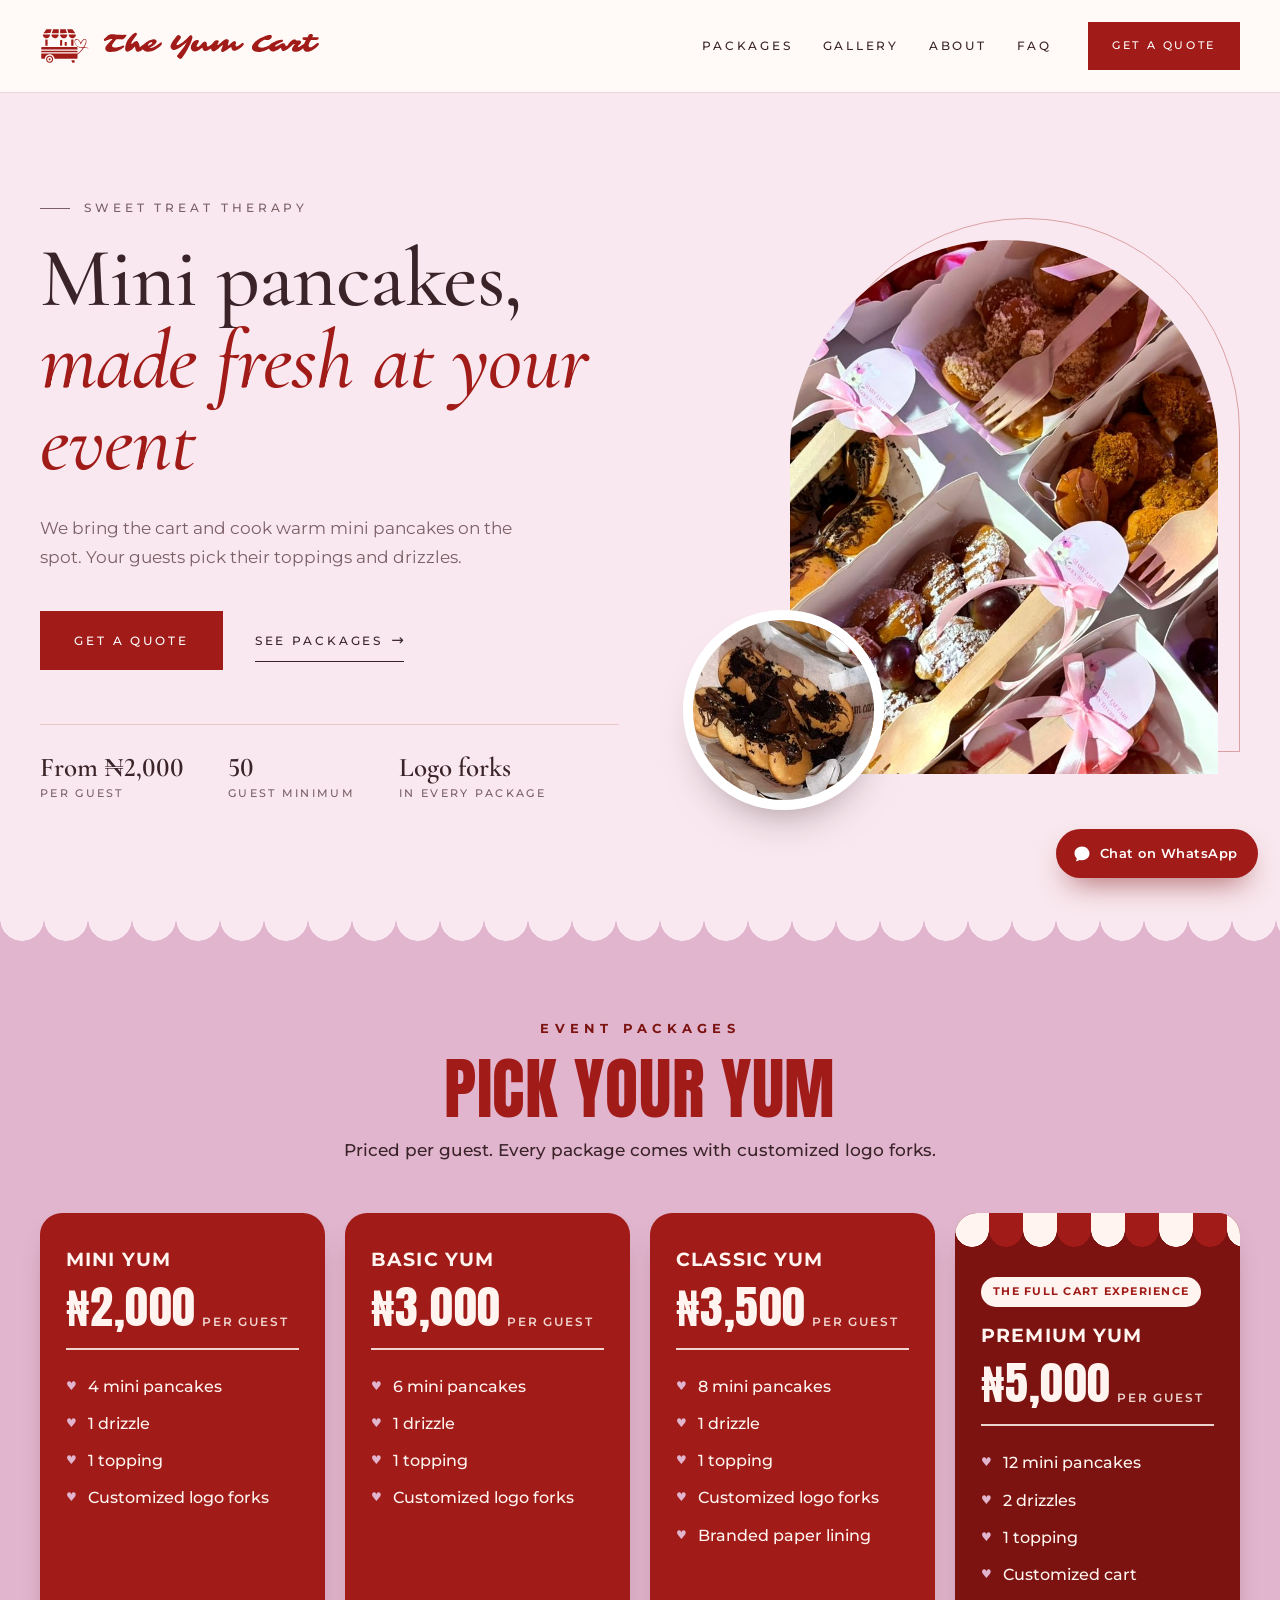
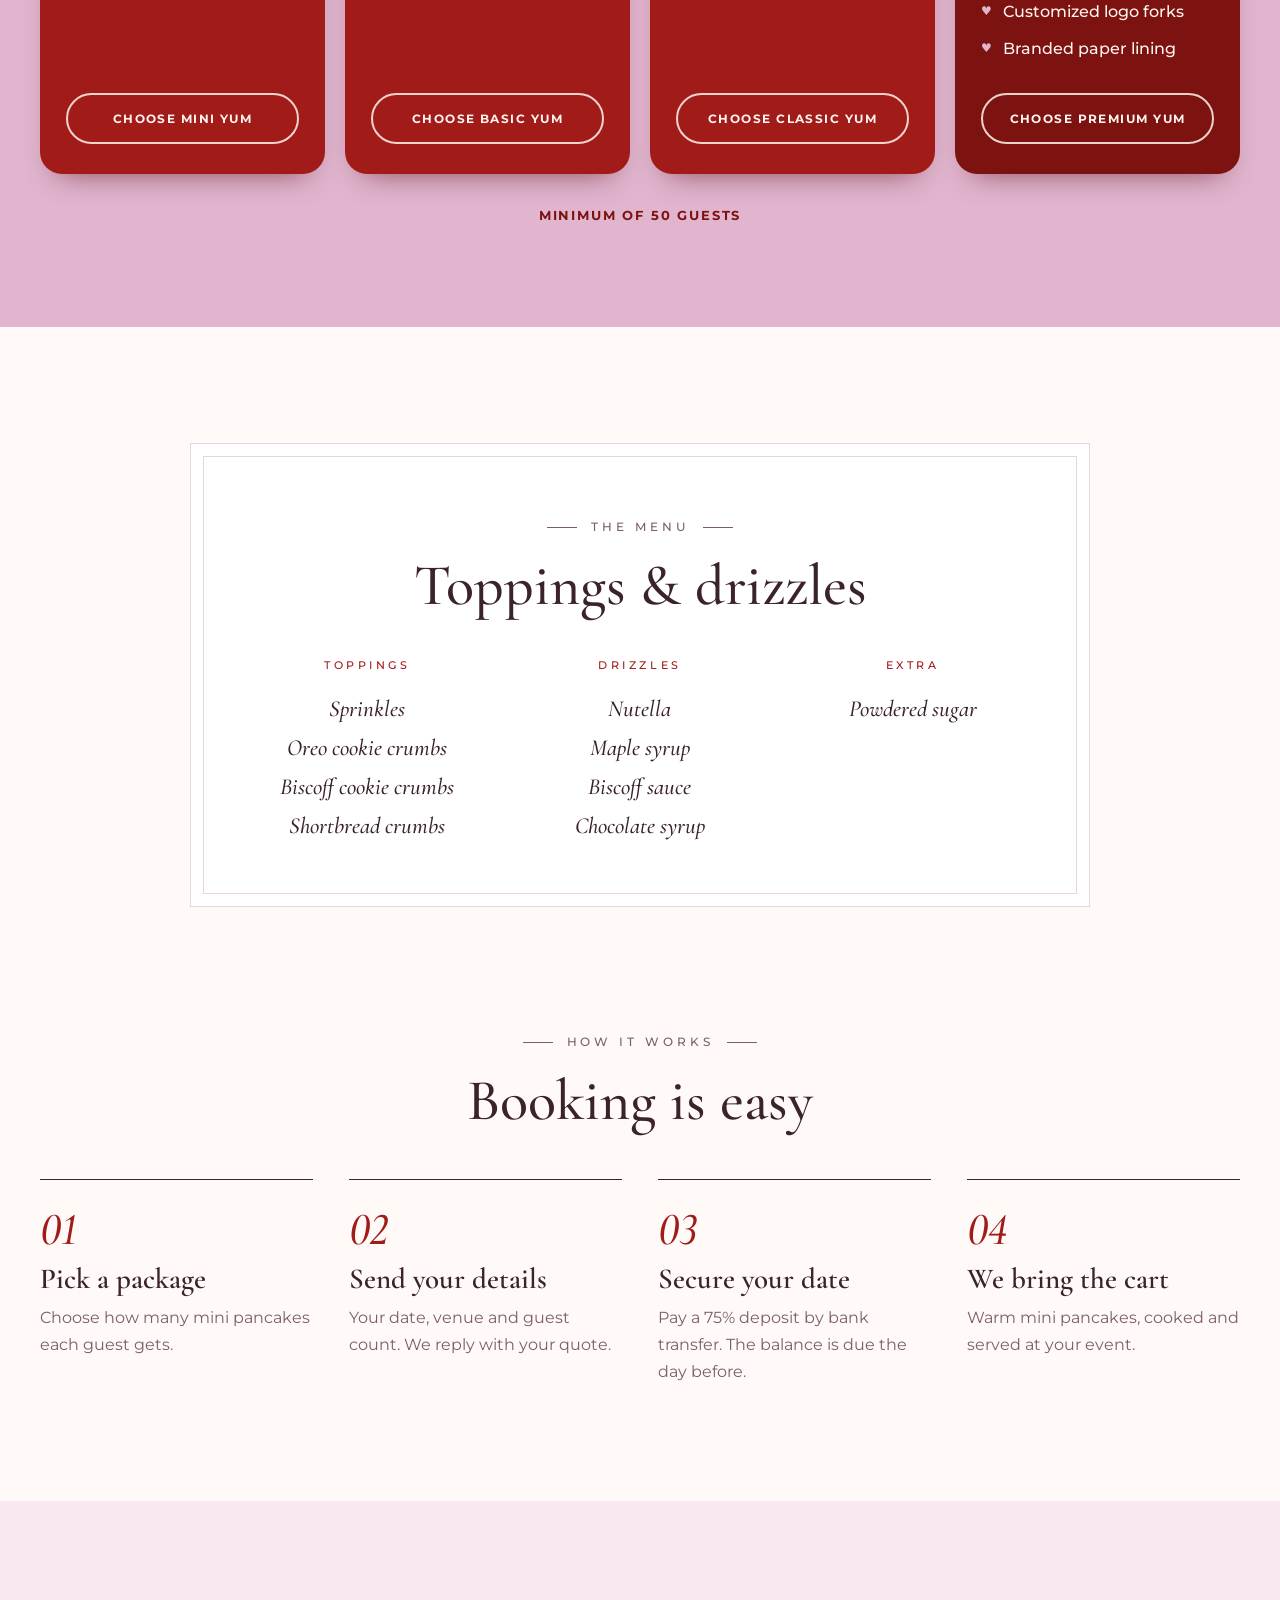
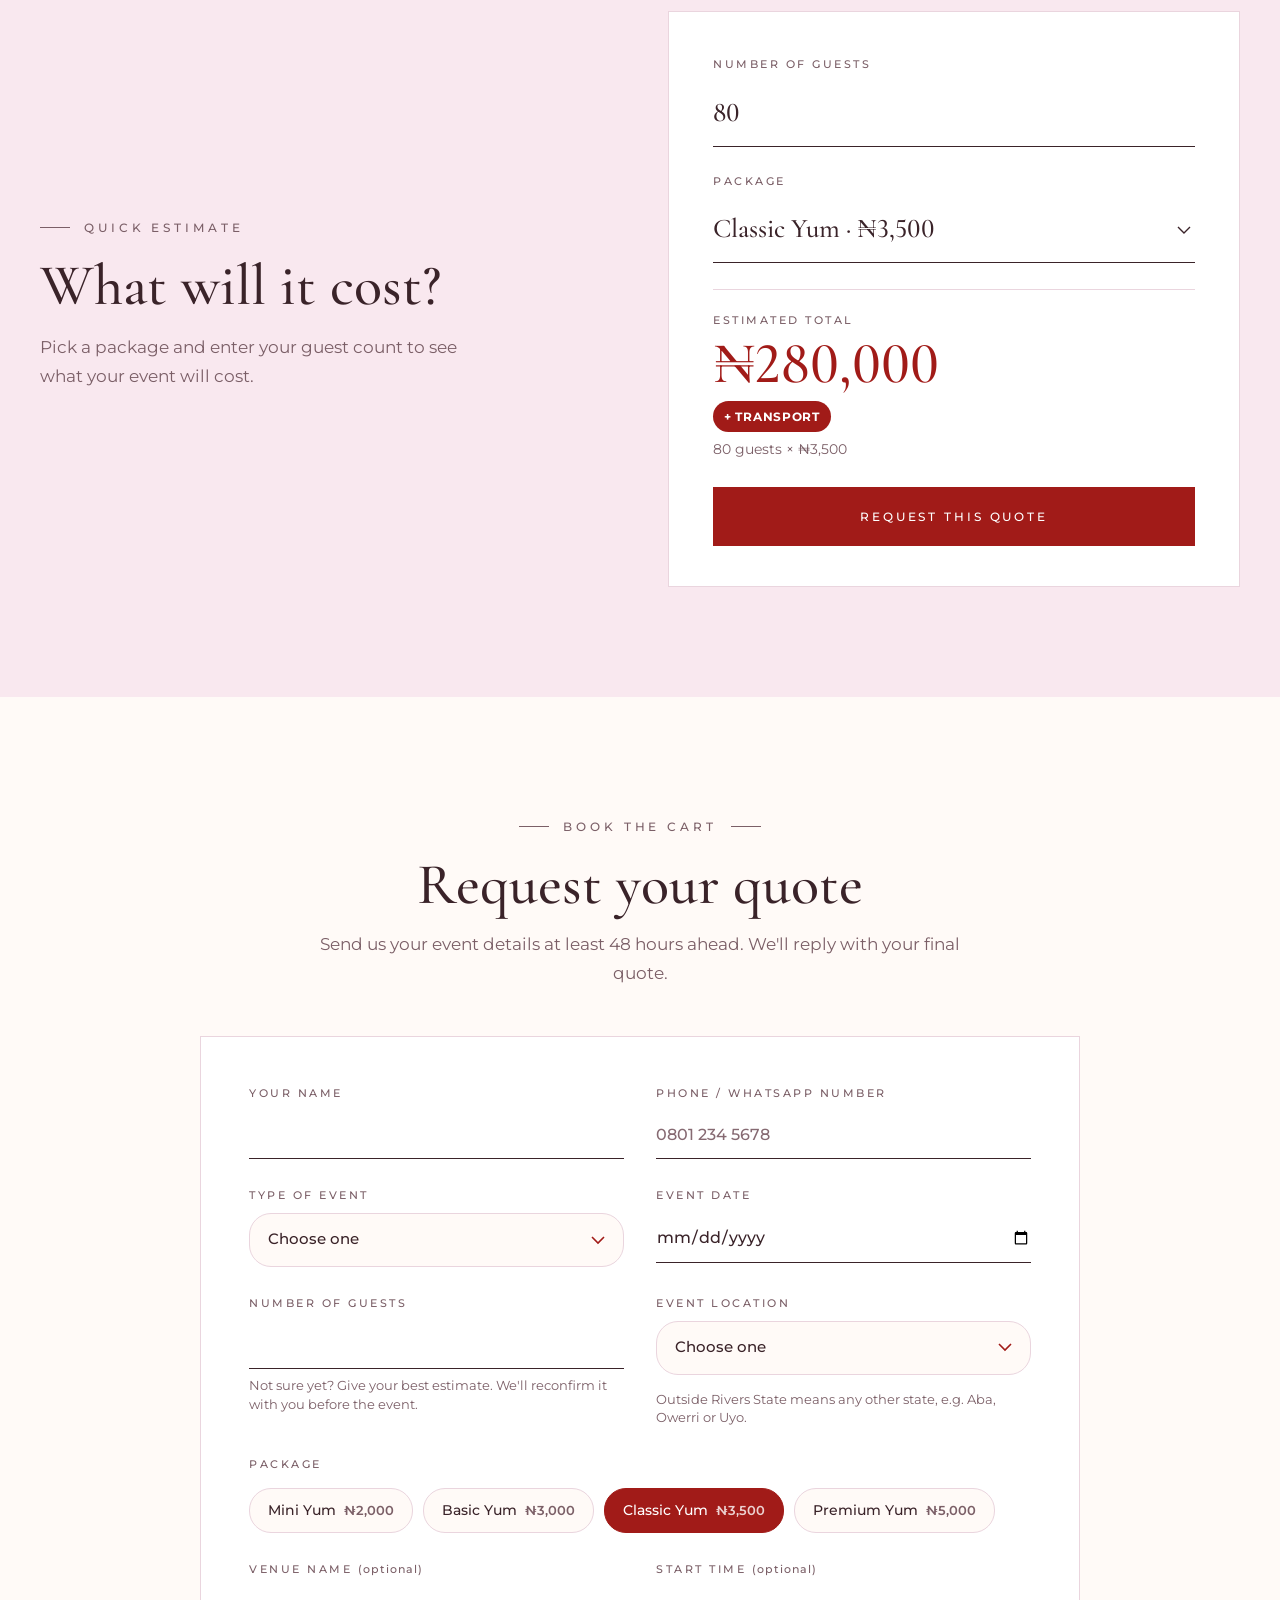
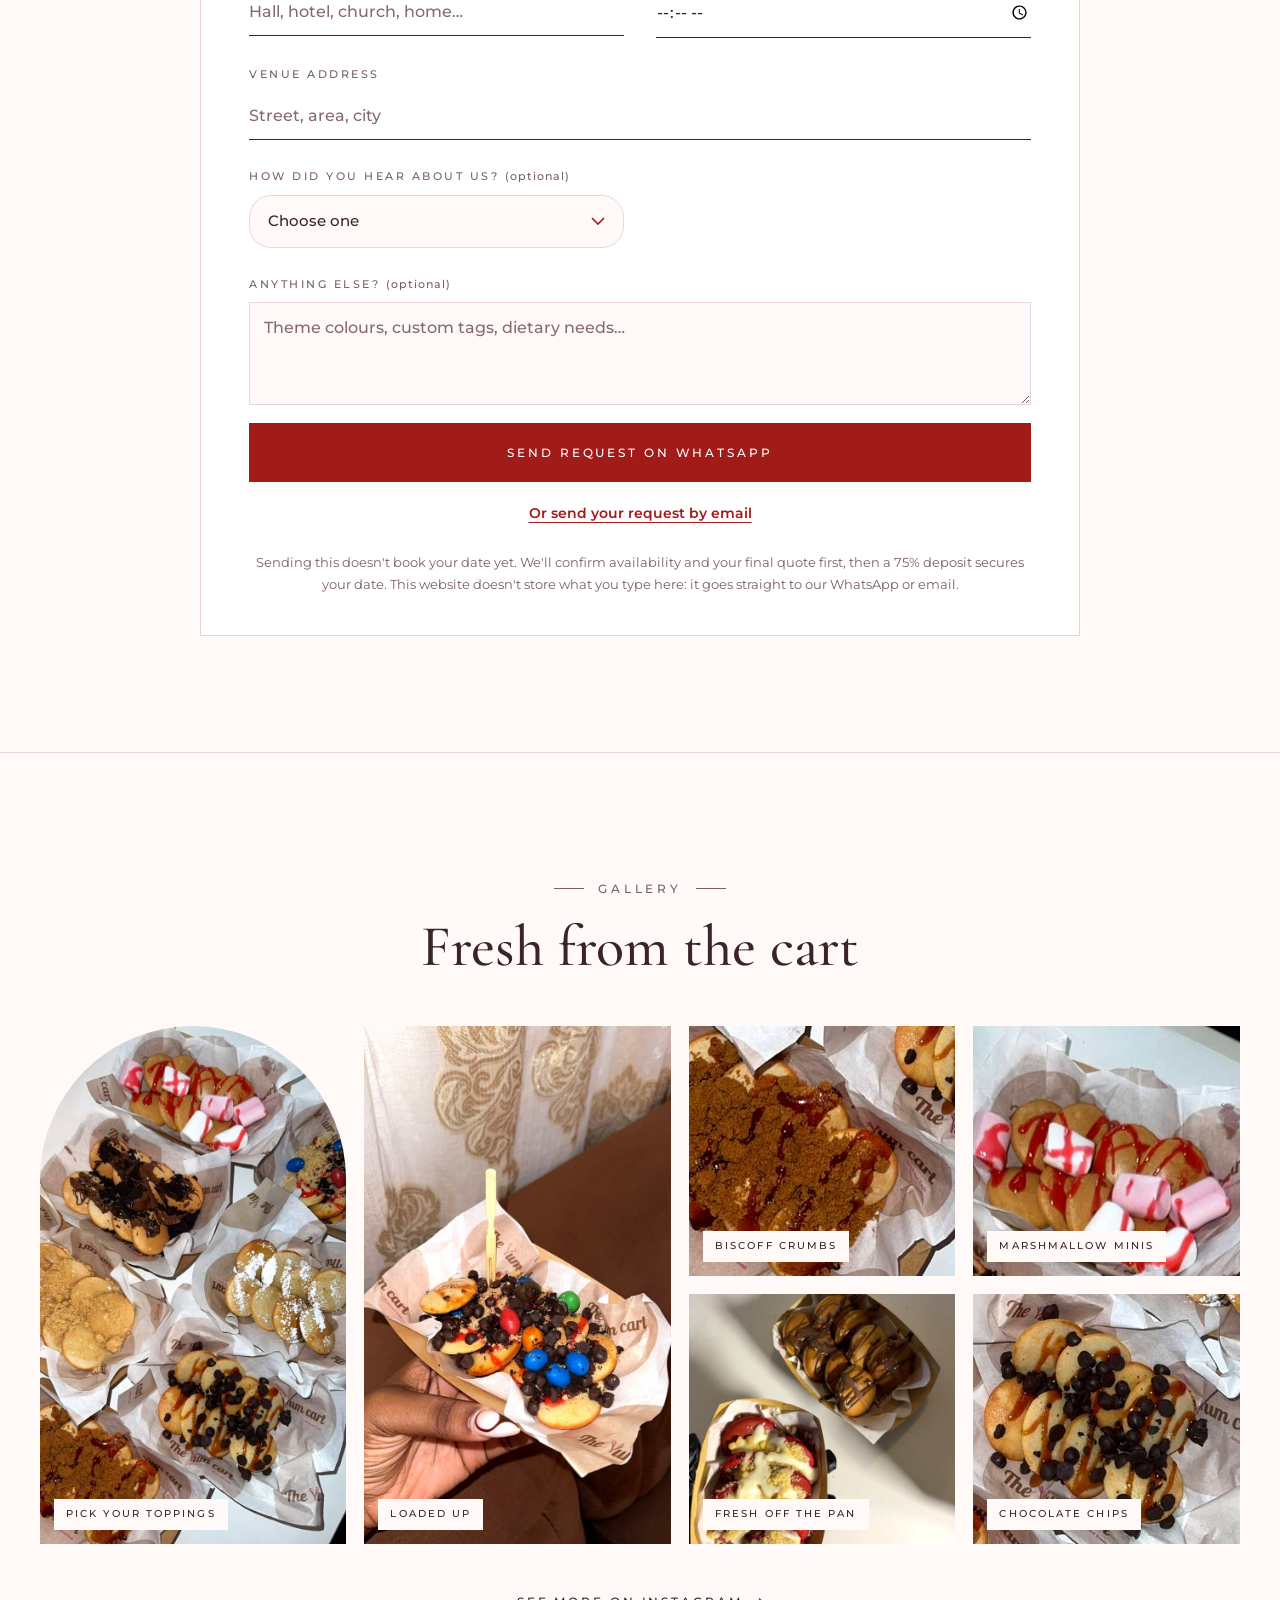
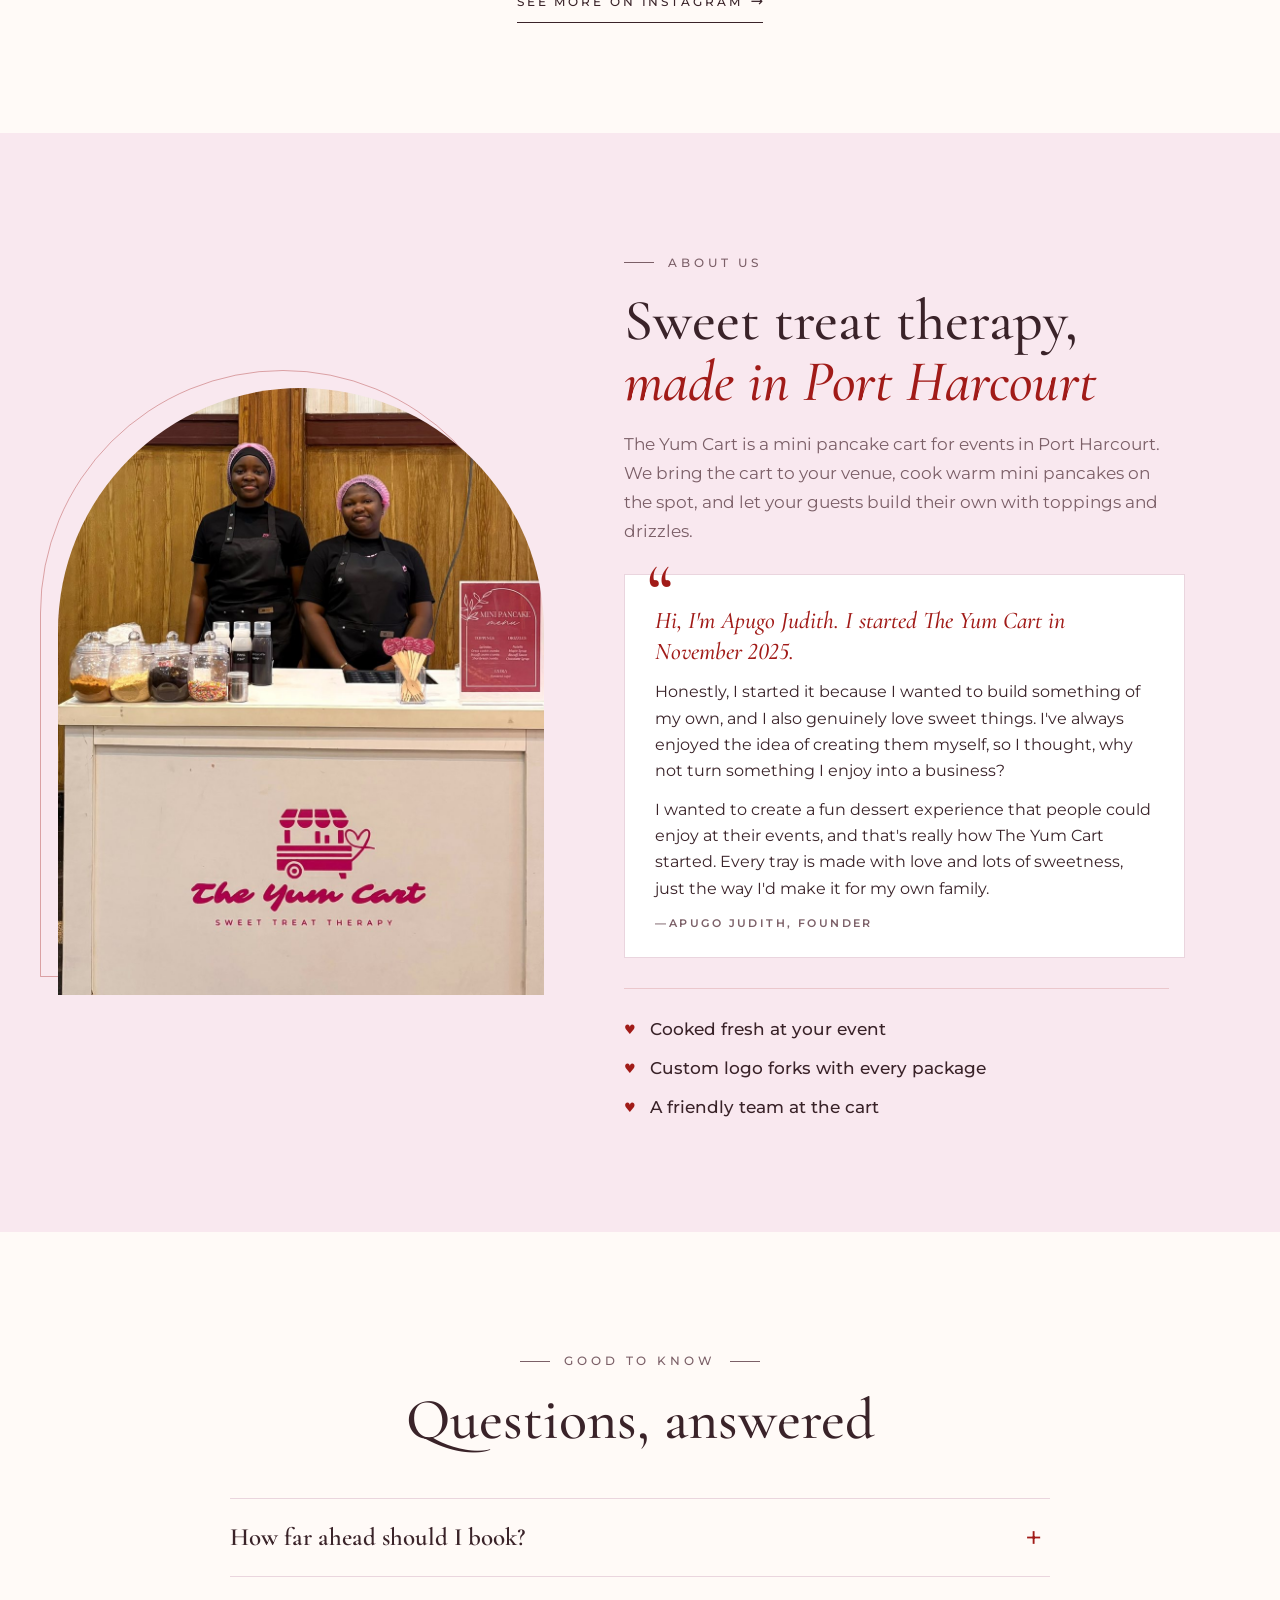
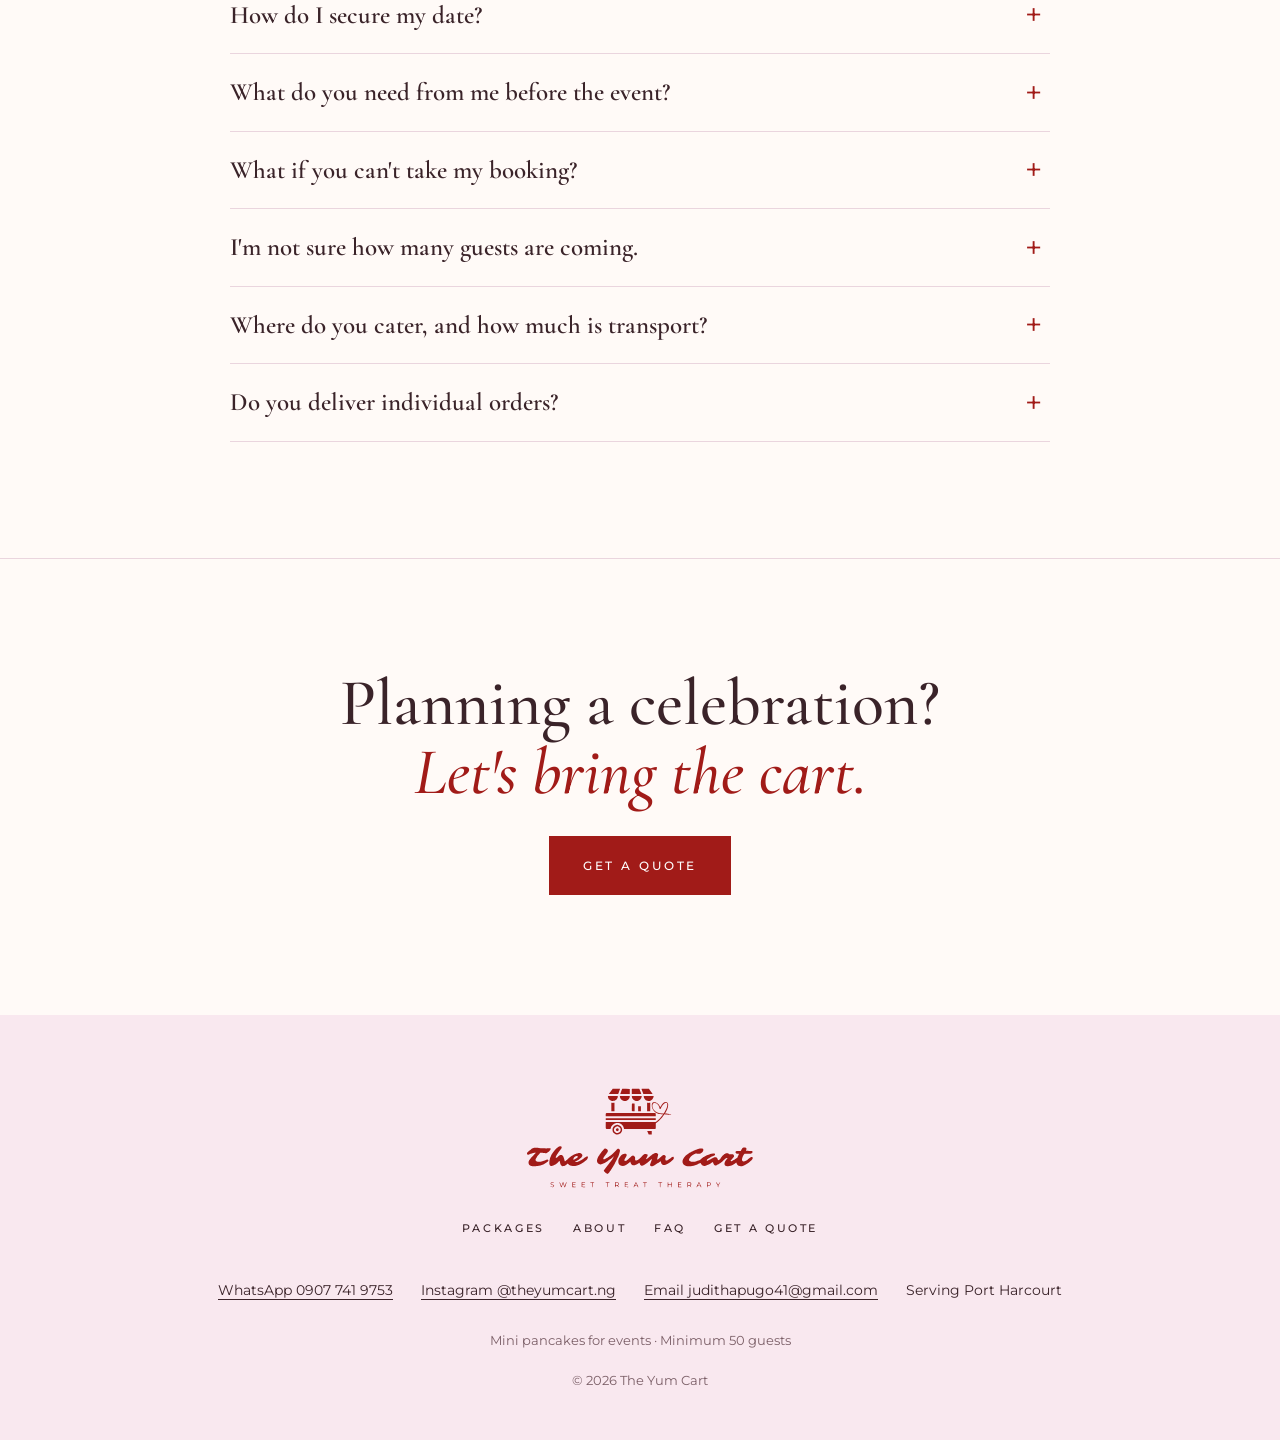
==== commit baf381c1: "v1.3 site update" ====
--- a/index.html
+++ b/index.html
@@ -12,36 +12,62 @@
   <meta property="og:site_name" content="The Yum Cart">
   <meta property="og:title" content="The Yum Cart · Mini pancakes made fresh at your event">
   <meta property="og:description" content="Warm mini pancakes cooked at your event, with toppings and drizzles your guests choose. Packages from ₦2,000 per guest.">
-  <meta property="og:image" content="img/share.jpg"><!-- LAUNCH: change to the full address, e.g. https://theyumcart.com/img/share.jpg -->
+  <meta property="og:image" content="https://theyumcart.netlify.app/img/share.jpg"><!-- LAUNCH: update if the custom domain (theyumcart.ng) goes live -->
   <meta property="og:image:width" content="1200">
   <meta property="og:image:height" content="630">
+  <meta property="og:url" content="https://theyumcart.netlify.app/"><!-- LAUNCH: update if the custom domain (theyumcart.ng) goes live -->
   <meta name="twitter:card" content="summary_large_image">
+  <link rel="canonical" href="https://theyumcart.netlify.app/"><!-- LAUNCH: update if the custom domain (theyumcart.ng) goes live -->
+
+  <!-- Business details for Google (only facts already shown on this page). If her number or email changes, update it here too. -->
+  <script type="application/ld+json">
+  {
+    "@context": "https://schema.org",
+    "@type": "Organization",
+    "name": "The Yum Cart",
+    "slogan": "Sweet treat therapy",
+    "description": "A mini pancake cart for events in Port Harcourt. Warm mini pancakes cooked at your event, with toppings and drizzles your guests choose.",
+    "url": "https://theyumcart.netlify.app/",
+    "logo": "https://theyumcart.netlify.app/icons/apple-touch-icon.png",
+    "image": "https://theyumcart.netlify.app/img/share.jpg",
+    "telephone": "+2349077419753",
+    "email": "judithapugo41@gmail.com",
+    "areaServed": { "@type": "City", "name": "Port Harcourt" },
+    "founder": { "@type": "Person", "name": "Apugo Judith" },
+    "foundingDate": "2025-11",
+    "sameAs": ["https://www.instagram.com/theyumcart.ng/"]
+  }
+  </script>
 
   <!-- Tab and home-screen icons -->
   <link rel="icon" href="icons/favicon.svg" type="image/svg+xml">
   <link rel="icon" href="icons/favicon-32.png" sizes="32x32" type="image/png">
   <link rel="apple-touch-icon" href="icons/apple-touch-icon.png">
 
+  <!-- Start downloading the two fonts the big headline uses straight away (measured: first paint ~0.3 s sooner on slow 4G) -->
+  <link rel="preload" href="fonts/cormorant-garamond-latin-500-normal.woff2" as="font" type="font/woff2" crossorigin>
+  <link rel="preload" href="fonts/cormorant-garamond-latin-500-italic.woff2" as="font" type="font/woff2" crossorigin>
   <link rel="stylesheet" href="css/fonts.css">
   <link rel="stylesheet" href="css/styles.css">
+  <noscript><link rel="stylesheet" href="css/noscript.css"></noscript>
   <script src="js/main.js" defer></script>
 </head>
 <body>
   <a class="skip-link" href="#top">Skip to content</a>
 
   <!-- ANNIVERSARY PROMO: everything marked data-promo hides itself after 30 November (see js/main.js) -->
-  <p class="promo" data-promo>
+  <aside class="promo" aria-label="Anniversary offer" data-promo>
     <span class="promo-label">Our 1st anniversary</span>
     <span class="dot" aria-hidden="true">·</span>
     <strong>10% off every event in November</strong>
     <a class="promo-link" href="#book">Get a quote <span aria-hidden="true">→</span></a>
-  </p>
+  </aside>
 
   <header class="site-header">
     <div class="container header-inner">
       <a class="brand" href="#top" aria-label="The Yum Cart, home">
         <img class="brand-mark" src="logo/mark.svg" alt="" width="60" height="43">
-        <img class="brand-word" src="logo/wordmark.svg" alt="The Yum Cart" width="220" height="44">
+        <img class="brand-word" src="logo/wordmark.svg" alt="The Yum Cart" width="262" height="36">
       </a>
       <nav class="nav" id="site-nav" aria-label="Main">
         <a href="#packages">Packages</a>
@@ -77,8 +103,8 @@
           </ul>
         </div>
         <div class="hero-media">
-          <figure class="photo photo-main"><img src="img/ribbon-boxes.jpg" alt="Boxes of mini pancakes with wooden forks tied with pink ribbons and custom tags"></figure>
-          <figure class="photo photo-alt"><img src="img/crop-oreo-nutella.jpg" alt="Mini pancakes with Oreo crumbs and Nutella"></figure>
+          <figure class="photo photo-main"><img src="img/ribbon-boxes.jpg" fetchpriority="high" width="720" height="1280" alt="Boxes of mini pancakes with wooden forks tied with pink ribbons and custom tags"></figure>
+          <figure class="photo photo-alt"><img src="img/crop-oreo-nutella.jpg" width="440" height="360" alt="Mini pancakes with Oreo crumbs and Nutella"></figure>
           <p class="promo-badge" data-promo><span>1st anniversary</span><strong>10% off</strong><span>November events</span></p>
         </div>
       </div>
@@ -185,7 +211,7 @@
           <h2 id="quote-title">What will it cost?</h2>
           <p>Pick a package and enter your guest count to see what your event will cost.</p>
         </div>
-        <form class="estimate" id="estimate" novalidate>
+        <form class="estimate" id="estimate" action="#book" novalidate>
           <label class="field">
             <span class="label">Number of guests</span>
             <input type="number" id="guests" name="guests" min="50" step="1" value="80" inputmode="numeric">
@@ -199,7 +225,8 @@
               <option value="premium">Premium Yum · ₦5,000</option>
             </select>
           </label>
-          <label class="field">
+          <!-- data-promo: this box only checks the November discount, so it hides with the rest of the promo -->
+          <label class="field" data-promo>
             <span class="label">Event date <em>(optional)</em></span>
             <input type="date" id="event-date" name="date">
             <span class="help">Only needed to check the November discount.</span>
@@ -226,23 +253,27 @@
           <p>Send us your event details at least 48 hours ahead. We'll reply with your final quote.</p>
         </header>
 
-        <form class="booking" id="booking" novalidate>
+        <!-- js/main.js handles sending. The action is only a safety net: if the script can't run, the button opens a
+             WhatsApp chat with her. The boxes have no "name" on purpose, so what customers type is never put into a web address. -->
+        <form class="booking" id="booking" action="https://wa.me/2349077419753" method="get" novalidate>
+          <noscript><p class="noscript-note">JavaScript is turned off in your browser, so this form can't send your details.
+            Message us on <a href="https://wa.me/2349077419753">WhatsApp (0907 741 9753)</a> or email
+            <a href="mailto:judithapugo41@gmail.com">judithapugo41@gmail.com</a> and we'll send your quote.</p></noscript>
           <div class="booking-grid">
             <div class="field">
               <label class="label" for="b-name">Your name</label>
-              <input id="b-name" name="name" type="text" autocomplete="name" required>
+              <input id="b-name" type="text" autocomplete="name" maxlength="80" required>
               <p class="error" id="b-name-error" hidden></p>
             </div>
             <div class="field">
               <label class="label" for="b-phone">Phone / WhatsApp number</label>
-              <input id="b-phone" name="phone" type="tel" autocomplete="tel" inputmode="tel" placeholder="0801 234 5678" required>
+              <input id="b-phone" type="tel" autocomplete="tel" inputmode="tel" maxlength="30" placeholder="0801 234 5678" required>
               <p class="error" id="b-phone-error" hidden></p>
             </div>
 
-            <!-- Tap-to-pick choices: real radio buttons styled as pills, so only one per group can be picked -->
             <div class="field select-field">
               <label class="label" for="b-type">Type of event</label>
-              <select id="b-type" name="type" required>
+              <select id="b-type" required>
                 <option value="">Choose one</option>
                 <option>Birthday</option>
                 <option>Wedding</option>
@@ -257,19 +288,21 @@
 
             <div class="field">
               <label class="label" for="b-date">Event date</label>
-              <input id="b-date" name="date" type="date" required>
+              <input id="b-date" type="date" required>
+              <!-- The picked date in words, e.g. "That's Saturday 14 November 2026" (phones set to US format show 11/14/2026) -->
+              <p class="help" id="b-date-words" aria-live="polite" hidden></p>
               <p class="error" id="b-date-error" hidden></p>
             </div>
             <div class="field">
               <label class="label" for="b-guests">Number of guests</label>
-              <input id="b-guests" name="guests" type="number" min="50" step="1" inputmode="numeric" required>
+              <input id="b-guests" type="number" min="50" step="1" inputmode="numeric" required>
               <p class="help">Not sure yet? Give your best estimate. We'll reconfirm it with you before the event.</p>
               <p class="error" id="b-guests-error" hidden></p>
             </div>
             <div class="field select-field">
               <!-- Tells her roughly how far the cart travels, so she can agree transport in chat -->
               <label class="label" for="b-location">Event location</label>
-              <select id="b-location" name="location" required>
+              <select id="b-location" required>
                 <option value="">Choose one</option>
                 <option>Elelenwo, Woji or nearby</option>
                 <option>Elsewhere in Port Harcourt</option>
@@ -280,7 +313,8 @@
               <p class="error" id="b-location-error" hidden></p>
             </div>
 
-            <fieldset class="choices field-wide" id="b-package-group">
+            <!-- Package: tap-to-pick pills. They are real radio buttons, so exactly one is always picked -->
+            <fieldset class="choices field-wide" id="b-package-group" aria-describedby="b-package-error">
               <legend class="label">Package</legend>
               <div class="chip-list">
                 <label class="chip"><input type="radio" name="package" value="mini"><span>Mini Yum <small>₦2,000</small></span></label>
@@ -288,26 +322,26 @@
                 <label class="chip"><input type="radio" name="package" value="classic" checked><span>Classic Yum <small>₦3,500</small></span></label>
                 <label class="chip"><input type="radio" name="package" value="premium"><span>Premium Yum <small>₦5,000</small></span></label>
               </div>
+              <p class="error" id="b-package-error" hidden></p>
             </fieldset>
-
 
             <div class="field">
               <label class="label" for="b-venue">Venue name <em>(optional)</em></label>
-              <input id="b-venue" name="venue" type="text" placeholder="Hall, hotel, church, home…">
+              <input id="b-venue" type="text" maxlength="120" placeholder="Hall, hotel, church, home…">
             </div>
             <div class="field">
               <label class="label" for="b-time">Start time <em>(optional)</em></label>
-              <input id="b-time" name="time" type="time">
+              <input id="b-time" type="time">
             </div>
             <div class="field field-wide">
               <label class="label" for="b-address">Venue address</label>
-              <input id="b-address" name="address" type="text" autocomplete="street-address" placeholder="Street, area, city" required>
+              <input id="b-address" type="text" autocomplete="address-line1" maxlength="200" placeholder="Street, area, city" required>
               <p class="error" id="b-address-error" hidden></p>
             </div>
 
             <div class="field select-field">
               <label class="label" for="b-source">How did you hear about us? <em>(optional)</em></label>
-              <select id="b-source" name="source">
+              <select id="b-source">
                 <option value="">Choose one</option>
                 <option>Instagram</option>
                 <option>WhatsApp status</option>
@@ -319,7 +353,7 @@
 
             <div class="field field-wide">
               <label class="label" for="b-notes">Anything else? <em>(optional)</em></label>
-              <textarea id="b-notes" name="notes" rows="3" placeholder="Theme colours, custom tags, dietary needs…"></textarea>
+              <textarea id="b-notes" rows="3" maxlength="500" placeholder="Theme colours, custom tags, dietary needs…"></textarea>
             </div>
           </div>
 
@@ -327,7 +361,7 @@
           <button class="btn btn-primary btn-block" type="submit" name="via" value="whatsapp">Send request on WhatsApp</button>
           <!-- Appears once BUSINESS.email is set in js/main.js -->
           <button class="send-alt" type="submit" name="via" value="email" id="send-email" hidden>Or send your request by email</button>
-          <p class="fine-print">Sending this doesn't book your date yet. We'll confirm availability and your final quote first, then a 75% deposit secures your date.</p>
+          <p class="fine-print">Sending this doesn't book your date yet. We'll confirm availability and your final quote first, then a 75% deposit secures your date. This website doesn't store what you type here: it goes straight to our WhatsApp or email.</p>
         </form>
 
         <!-- Shown after the form is sent -->
@@ -340,11 +374,18 @@
           <textarea id="booking-message" rows="12" readonly></textarea>
           <div class="done-actions">
             <button class="btn btn-ghost" type="button" id="copy-message">Copy my request</button>
-            <a class="btn btn-ghost" id="email-request" href="#" hidden>Email it instead</a>
-            <a class="btn btn-ghost" id="whatsapp-request" href="#" target="_blank" rel="noopener" hidden>Send on WhatsApp instead</a>
             <button class="btn btn-ghost" type="button" id="edit-request">Edit my request</button>
           </div>
-          <p class="setup-note" id="setup-note" hidden>Setup needed: add the business WhatsApp number in js/main.js (BUSINESS.whatsapp), then this button opens WhatsApp.</p>
+          <!-- Alternate channel: tucked away so it doesn't compete with the main action, shown only if it's actually usable -->
+          <details class="trouble" id="trouble-toggle" hidden>
+            <summary>Trouble sending? Try another way</summary>
+            <div class="trouble-actions">
+              <a class="btn btn-ghost" id="email-request" href="#" hidden>Email it instead</a>
+              <a class="btn btn-ghost" id="whatsapp-request" href="#" target="_blank" rel="noopener" hidden>Send on WhatsApp instead</a>
+            </div>
+          </details>
+          <!-- Dev note: shows only if BUSINESS.whatsapp AND BUSINESS.email are both left empty in js/main.js (won't happen once both are filled in, as they are now) -->
+          <p class="setup-note" id="setup-note" hidden>We couldn't set up automatic sending. Please copy your request above and send it to us directly.</p>
         </div>
       </div>
     </section>
@@ -357,12 +398,12 @@
           <h2 id="gallery-title">Fresh from the cart</h2>
         </header>
         <div class="gallery-grid">
-          <figure class="g1"><img src="img/trays.jpg" alt="Seven trays of mini pancakes with different toppings and drizzles" loading="lazy"><figcaption>Pick your toppings</figcaption></figure>
-          <figure class="g2"><img src="img/hand-tray.jpg" alt="A tray of mini pancakes loaded with chocolate chips and sweets" loading="lazy"><figcaption>Loaded up</figcaption></figure>
-          <figure class="g3"><img src="img/crop-biscoff.jpg" alt="Mini pancakes with Biscoff crumbs and a drizzle" loading="lazy"><figcaption>Biscoff crumbs</figcaption></figure>
-          <figure class="g4"><img src="img/crop-marshmallow.jpg" alt="Mini pancakes with marshmallows and a red drizzle" loading="lazy"><figcaption>Marshmallow minis</figcaption></figure>
-          <figure class="g5"><img src="img/redvelvet-nutella.jpg" alt="Two trays of mini pancakes, one with white drizzle and crumbs, one with chocolate drizzle" loading="lazy"><figcaption>Fresh off the pan</figcaption></figure>
-          <figure class="g6"><img src="img/crop-chocochip.jpg" alt="Mini pancakes with chocolate chips and a drizzle" loading="lazy"><figcaption>Chocolate chips</figcaption></figure>
+          <figure class="g1"><img src="img/trays.jpg" width="720" height="1280" alt="Seven trays of mini pancakes with different toppings and drizzles" loading="lazy"><figcaption>Pick your toppings</figcaption></figure>
+          <figure class="g2"><img src="img/hand-tray.jpg" width="720" height="1280" alt="A tray of mini pancakes loaded with chocolate chips and sweets" loading="lazy"><figcaption>Loaded up</figcaption></figure>
+          <figure class="g3"><img src="img/crop-biscoff.jpg" width="360" height="400" alt="Mini pancakes with Biscoff crumbs and a drizzle" loading="lazy"><figcaption>Biscoff crumbs</figcaption></figure>
+          <figure class="g4"><img src="img/crop-marshmallow.jpg" width="400" height="330" alt="Mini pancakes with marshmallows and a red drizzle" loading="lazy"><figcaption>Marshmallow minis</figcaption></figure>
+          <figure class="g5"><img src="img/redvelvet-nutella.jpg" width="600" height="750" alt="Two trays of mini pancakes, one with white drizzle and crumbs, one with chocolate drizzle" loading="lazy"><figcaption>Fresh off the pan</figcaption></figure>
+          <figure class="g6"><img src="img/crop-chocochip.jpg" width="420" height="350" alt="Mini pancakes with chocolate chips and a drizzle" loading="lazy"><figcaption>Chocolate chips</figcaption></figure>
         </div>
         <!-- Filled in by js/main.js once her Instagram handle is added -->
         <p class="gallery-more" id="gallery-more" hidden></p>
@@ -372,7 +413,7 @@
     <!-- ABOUT US -->
     <section class="about" id="about" aria-labelledby="about-title">
       <div class="container about-inner">
-        <figure class="about-photo"><img src="img/cart-team.jpg" alt="The Yum Cart team behind the branded cart at an event" loading="lazy"></figure>
+        <figure class="about-photo"><img src="img/cart-team.jpg" width="1000" height="1250" alt="The Yum Cart team behind the branded cart at an event" loading="lazy"></figure>
         <div class="about-copy">
           <p class="eyebrow">About us</p>
           <h2 id="about-title">Sweet treat therapy, <em>made in Port Harcourt</em></h2>
@@ -450,21 +491,27 @@
 
   <footer class="site-footer">
     <div class="container footer-inner">
-      <img class="footer-logo" src="logo/lockup.svg" alt="The Yum Cart, Sweet Treat Therapy">
+      <img class="footer-logo" src="logo/lockup.svg" alt="The Yum Cart, Sweet Treat Therapy" width="230" height="102" loading="lazy">
       <nav class="footer-nav" aria-label="Footer">
         <a href="#packages">Packages</a><a href="#about">About</a><a href="#faq">FAQ</a><a href="#book">Get a quote</a>
       </nav>
-      <!-- WhatsApp, Instagram and service area: filled in by js/main.js from BUSINESS settings -->
-      <ul class="footer-contact" id="footer-contact"></ul>
+      <!-- Her contacts. Written out here so they show even if js/main.js can't run;
+           js/main.js rebuilds this list from its BUSINESS settings. If a detail changes, change it in both places. -->
+      <ul class="footer-contact" id="footer-contact">
+        <li><a href="https://wa.me/2349077419753" target="_blank" rel="noopener">WhatsApp 0907 741 9753</a></li>
+        <li><a href="https://www.instagram.com/theyumcart.ng/" target="_blank" rel="noopener">Instagram @theyumcart.ng</a></li>
+        <li><a href="mailto:judithapugo41@gmail.com">Email judithapugo41@gmail.com</a></li>
+        <li>Serving Port Harcourt</li>
+      </ul>
       <p class="small">Mini pancakes for events <span aria-hidden="true">·</span> Minimum 50 guests</p>
-      <p class="small">© 2026 The Yum Cart</p>
+      <p class="small">© <span id="year">2026</span> The Yum Cart</p>
     </div>
+
+    <!-- Floating WhatsApp chat button (js/main.js adds a greeting to the link, or hides it if BUSINESS.whatsapp is empty) -->
+    <a class="wa-float" id="wa-float" href="https://wa.me/2349077419753" target="_blank" rel="noopener" aria-label="Chat on WhatsApp with The Yum Cart">
+      <svg viewBox="0 0 24 24" width="20" height="20" aria-hidden="true"><path fill="currentColor" d="M12 3C6.9 3 3 6.6 3 11.1c0 2.3 1 4.4 2.7 5.9L5 21l4.2-1.9c.9.3 1.8.4 2.8.4 5.1 0 9-3.6 9-8.1S17.1 3 12 3z"/></svg>
+      <span>Chat on WhatsApp</span>
+    </a>
   </footer>
-
-  <!-- Floating WhatsApp chat button: appears once BUSINESS.whatsapp is set -->
-  <a class="wa-float" id="wa-float" hidden target="_blank" rel="noopener" aria-label="Chat with The Yum Cart on WhatsApp">
-    <svg viewBox="0 0 24 24" width="20" height="20" aria-hidden="true"><path fill="currentColor" d="M12 3C6.9 3 3 6.6 3 11.1c0 2.3 1 4.4 2.7 5.9L5 21l4.2-1.9c.9.3 1.8.4 2.8.4 5.1 0 9-3.6 9-8.1S17.1 3 12 3z"/></svg>
-    <span>Chat on WhatsApp</span>
-  </a>
 </body>
 </html>
--- a/css/fonts.css
+++ b/css/fonts.css
@@ -1,17 +1,27 @@
-/* Self-hosted fonts (from @fontsource). Two files per weight: 'latin' + 'latin-ext' (latin-ext holds the ₦ sign). */
+/* Self-hosted fonts (from @fontsource). Per weight: 'latin' (everyday letters), 'naira' (just the ₦ sign, 1-3 KB)
+   and 'latin-ext' (accented letters, only downloaded if someone types one). The ₦ used to come from latin-ext,
+   which cost 168 KB of downloads for one symbol. The naira files were cut from latin-ext with fonttools (pyftsubset). */
 @font-face{font-family:'Anton';font-style:normal;font-weight:400;font-display:swap;src:url('../fonts/anton-latin-400-normal.woff2') format('woff2');unicode-range:U+0000-00FF,U+0131,U+0152-0153,U+02BB-02BC,U+02C6,U+02DA,U+02DC,U+0304,U+0308,U+0329,U+2000-206F,U+20AC,U+2122,U+2191,U+2193,U+2212,U+2215,U+FEFF,U+FFFD;}
-@font-face{font-family:'Anton';font-style:normal;font-weight:400;font-display:swap;src:url('../fonts/anton-latin-ext-400-normal.woff2') format('woff2');unicode-range:U+0100-02BA,U+02BD-02C5,U+02C7-02CC,U+02CE-02D7,U+02DD-02FF,U+0304,U+0308,U+0329,U+1D00-1DBF,U+1E00-1E9F,U+1EF2-1EFF,U+2020,U+20A0-20AB,U+20AD-20C0,U+2113,U+2C60-2C7F,U+A720-A7FF;}
+@font-face{font-family:'Anton';font-style:normal;font-weight:400;font-display:swap;src:url('../fonts/anton-latin-ext-400-normal.woff2') format('woff2');unicode-range:U+0100-02BA,U+02BD-02C5,U+02C7-02CC,U+02CE-02D7,U+02DD-02FF,U+0304,U+0308,U+0329,U+1D00-1DBF,U+1E00-1E9F,U+1EF2-1EFF,U+2020,U+20A0-20A5,U+20A7-20AB,U+20AD-20C0,U+2113,U+2C60-2C7F,U+A720-A7FF;}
+@font-face{font-family:'Anton';font-style:normal;font-weight:400;font-display:swap;src:url('../fonts/anton-naira-400-normal.woff2') format('woff2');unicode-range:U+20A6;}
 @font-face{font-family:'Montserrat';font-style:normal;font-weight:400;font-display:swap;src:url('../fonts/montserrat-latin-400-normal.woff2') format('woff2');unicode-range:U+0000-00FF,U+0131,U+0152-0153,U+02BB-02BC,U+02C6,U+02DA,U+02DC,U+0304,U+0308,U+0329,U+2000-206F,U+20AC,U+2122,U+2191,U+2193,U+2212,U+2215,U+FEFF,U+FFFD;}
-@font-face{font-family:'Montserrat';font-style:normal;font-weight:400;font-display:swap;src:url('../fonts/montserrat-latin-ext-400-normal.woff2') format('woff2');unicode-range:U+0100-02BA,U+02BD-02C5,U+02C7-02CC,U+02CE-02D7,U+02DD-02FF,U+0304,U+0308,U+0329,U+1D00-1DBF,U+1E00-1E9F,U+1EF2-1EFF,U+2020,U+20A0-20AB,U+20AD-20C0,U+2113,U+2C60-2C7F,U+A720-A7FF;}
+@font-face{font-family:'Montserrat';font-style:normal;font-weight:400;font-display:swap;src:url('../fonts/montserrat-latin-ext-400-normal.woff2') format('woff2');unicode-range:U+0100-02BA,U+02BD-02C5,U+02C7-02CC,U+02CE-02D7,U+02DD-02FF,U+0304,U+0308,U+0329,U+1D00-1DBF,U+1E00-1E9F,U+1EF2-1EFF,U+2020,U+20A0-20A5,U+20A7-20AB,U+20AD-20C0,U+2113,U+2C60-2C7F,U+A720-A7FF;}
+@font-face{font-family:'Montserrat';font-style:normal;font-weight:400;font-display:swap;src:url('../fonts/montserrat-naira-400-normal.woff2') format('woff2');unicode-range:U+20A6;}
 @font-face{font-family:'Montserrat';font-style:normal;font-weight:500;font-display:swap;src:url('../fonts/montserrat-latin-500-normal.woff2') format('woff2');unicode-range:U+0000-00FF,U+0131,U+0152-0153,U+02BB-02BC,U+02C6,U+02DA,U+02DC,U+0304,U+0308,U+0329,U+2000-206F,U+20AC,U+2122,U+2191,U+2193,U+2212,U+2215,U+FEFF,U+FFFD;}
-@font-face{font-family:'Montserrat';font-style:normal;font-weight:500;font-display:swap;src:url('../fonts/montserrat-latin-ext-500-normal.woff2') format('woff2');unicode-range:U+0100-02BA,U+02BD-02C5,U+02C7-02CC,U+02CE-02D7,U+02DD-02FF,U+0304,U+0308,U+0329,U+1D00-1DBF,U+1E00-1E9F,U+1EF2-1EFF,U+2020,U+20A0-20AB,U+20AD-20C0,U+2113,U+2C60-2C7F,U+A720-A7FF;}
+@font-face{font-family:'Montserrat';font-style:normal;font-weight:500;font-display:swap;src:url('../fonts/montserrat-latin-ext-500-normal.woff2') format('woff2');unicode-range:U+0100-02BA,U+02BD-02C5,U+02C7-02CC,U+02CE-02D7,U+02DD-02FF,U+0304,U+0308,U+0329,U+1D00-1DBF,U+1E00-1E9F,U+1EF2-1EFF,U+2020,U+20A0-20A5,U+20A7-20AB,U+20AD-20C0,U+2113,U+2C60-2C7F,U+A720-A7FF;}
+@font-face{font-family:'Montserrat';font-style:normal;font-weight:500;font-display:swap;src:url('../fonts/montserrat-naira-500-normal.woff2') format('woff2');unicode-range:U+20A6;}
 @font-face{font-family:'Montserrat';font-style:normal;font-weight:600;font-display:swap;src:url('../fonts/montserrat-latin-600-normal.woff2') format('woff2');unicode-range:U+0000-00FF,U+0131,U+0152-0153,U+02BB-02BC,U+02C6,U+02DA,U+02DC,U+0304,U+0308,U+0329,U+2000-206F,U+20AC,U+2122,U+2191,U+2193,U+2212,U+2215,U+FEFF,U+FFFD;}
-@font-face{font-family:'Montserrat';font-style:normal;font-weight:600;font-display:swap;src:url('../fonts/montserrat-latin-ext-600-normal.woff2') format('woff2');unicode-range:U+0100-02BA,U+02BD-02C5,U+02C7-02CC,U+02CE-02D7,U+02DD-02FF,U+0304,U+0308,U+0329,U+1D00-1DBF,U+1E00-1E9F,U+1EF2-1EFF,U+2020,U+20A0-20AB,U+20AD-20C0,U+2113,U+2C60-2C7F,U+A720-A7FF;}
+@font-face{font-family:'Montserrat';font-style:normal;font-weight:600;font-display:swap;src:url('../fonts/montserrat-latin-ext-600-normal.woff2') format('woff2');unicode-range:U+0100-02BA,U+02BD-02C5,U+02C7-02CC,U+02CE-02D7,U+02DD-02FF,U+0304,U+0308,U+0329,U+1D00-1DBF,U+1E00-1E9F,U+1EF2-1EFF,U+2020,U+20A0-20A5,U+20A7-20AB,U+20AD-20C0,U+2113,U+2C60-2C7F,U+A720-A7FF;}
+@font-face{font-family:'Montserrat';font-style:normal;font-weight:600;font-display:swap;src:url('../fonts/montserrat-naira-600-normal.woff2') format('woff2');unicode-range:U+20A6;}
 @font-face{font-family:'Montserrat';font-style:normal;font-weight:700;font-display:swap;src:url('../fonts/montserrat-latin-700-normal.woff2') format('woff2');unicode-range:U+0000-00FF,U+0131,U+0152-0153,U+02BB-02BC,U+02C6,U+02DA,U+02DC,U+0304,U+0308,U+0329,U+2000-206F,U+20AC,U+2122,U+2191,U+2193,U+2212,U+2215,U+FEFF,U+FFFD;}
-@font-face{font-family:'Montserrat';font-style:normal;font-weight:700;font-display:swap;src:url('../fonts/montserrat-latin-ext-700-normal.woff2') format('woff2');unicode-range:U+0100-02BA,U+02BD-02C5,U+02C7-02CC,U+02CE-02D7,U+02DD-02FF,U+0304,U+0308,U+0329,U+1D00-1DBF,U+1E00-1E9F,U+1EF2-1EFF,U+2020,U+20A0-20AB,U+20AD-20C0,U+2113,U+2C60-2C7F,U+A720-A7FF;}
+@font-face{font-family:'Montserrat';font-style:normal;font-weight:700;font-display:swap;src:url('../fonts/montserrat-latin-ext-700-normal.woff2') format('woff2');unicode-range:U+0100-02BA,U+02BD-02C5,U+02C7-02CC,U+02CE-02D7,U+02DD-02FF,U+0304,U+0308,U+0329,U+1D00-1DBF,U+1E00-1E9F,U+1EF2-1EFF,U+2020,U+20A0-20A5,U+20A7-20AB,U+20AD-20C0,U+2113,U+2C60-2C7F,U+A720-A7FF;}
+@font-face{font-family:'Montserrat';font-style:normal;font-weight:700;font-display:swap;src:url('../fonts/montserrat-naira-700-normal.woff2') format('woff2');unicode-range:U+20A6;}
 @font-face{font-family:'Cormorant Garamond';font-style:normal;font-weight:500;font-display:swap;src:url('../fonts/cormorant-garamond-latin-500-normal.woff2') format('woff2');unicode-range:U+0000-00FF,U+0131,U+0152-0153,U+02BB-02BC,U+02C6,U+02DA,U+02DC,U+0304,U+0308,U+0329,U+2000-206F,U+20AC,U+2122,U+2191,U+2193,U+2212,U+2215,U+FEFF,U+FFFD;}
-@font-face{font-family:'Cormorant Garamond';font-style:normal;font-weight:500;font-display:swap;src:url('../fonts/cormorant-garamond-latin-ext-500-normal.woff2') format('woff2');unicode-range:U+0100-02BA,U+02BD-02C5,U+02C7-02CC,U+02CE-02D7,U+02DD-02FF,U+0304,U+0308,U+0329,U+1D00-1DBF,U+1E00-1E9F,U+1EF2-1EFF,U+2020,U+20A0-20AB,U+20AD-20C0,U+2113,U+2C60-2C7F,U+A720-A7FF;}
+@font-face{font-family:'Cormorant Garamond';font-style:normal;font-weight:500;font-display:swap;src:url('../fonts/cormorant-garamond-latin-ext-500-normal.woff2') format('woff2');unicode-range:U+0100-02BA,U+02BD-02C5,U+02C7-02CC,U+02CE-02D7,U+02DD-02FF,U+0304,U+0308,U+0329,U+1D00-1DBF,U+1E00-1E9F,U+1EF2-1EFF,U+2020,U+20A0-20A5,U+20A7-20AB,U+20AD-20C0,U+2113,U+2C60-2C7F,U+A720-A7FF;}
+@font-face{font-family:'Cormorant Garamond';font-style:normal;font-weight:500;font-display:swap;src:url('../fonts/cormorant-garamond-naira-500-normal.woff2') format('woff2');unicode-range:U+20A6;}
 @font-face{font-family:'Cormorant Garamond';font-style:italic;font-weight:500;font-display:swap;src:url('../fonts/cormorant-garamond-latin-500-italic.woff2') format('woff2');unicode-range:U+0000-00FF,U+0131,U+0152-0153,U+02BB-02BC,U+02C6,U+02DA,U+02DC,U+0304,U+0308,U+0329,U+2000-206F,U+20AC,U+2122,U+2191,U+2193,U+2212,U+2215,U+FEFF,U+FFFD;}
-@font-face{font-family:'Cormorant Garamond';font-style:italic;font-weight:500;font-display:swap;src:url('../fonts/cormorant-garamond-latin-ext-500-italic.woff2') format('woff2');unicode-range:U+0100-02BA,U+02BD-02C5,U+02C7-02CC,U+02CE-02D7,U+02DD-02FF,U+0304,U+0308,U+0329,U+1D00-1DBF,U+1E00-1E9F,U+1EF2-1EFF,U+2020,U+20A0-20AB,U+20AD-20C0,U+2113,U+2C60-2C7F,U+A720-A7FF;}
+@font-face{font-family:'Cormorant Garamond';font-style:italic;font-weight:500;font-display:swap;src:url('../fonts/cormorant-garamond-latin-ext-500-italic.woff2') format('woff2');unicode-range:U+0100-02BA,U+02BD-02C5,U+02C7-02CC,U+02CE-02D7,U+02DD-02FF,U+0304,U+0308,U+0329,U+1D00-1DBF,U+1E00-1E9F,U+1EF2-1EFF,U+2020,U+20A0-20A5,U+20A7-20AB,U+20AD-20C0,U+2113,U+2C60-2C7F,U+A720-A7FF;}
+@font-face{font-family:'Cormorant Garamond';font-style:italic;font-weight:500;font-display:swap;src:url('../fonts/cormorant-garamond-naira-500-italic.woff2') format('woff2');unicode-range:U+20A6;}
 @font-face{font-family:'Cormorant Garamond';font-style:normal;font-weight:600;font-display:swap;src:url('../fonts/cormorant-garamond-latin-600-normal.woff2') format('woff2');unicode-range:U+0000-00FF,U+0131,U+0152-0153,U+02BB-02BC,U+02C6,U+02DA,U+02DC,U+0304,U+0308,U+0329,U+2000-206F,U+20AC,U+2122,U+2191,U+2193,U+2212,U+2215,U+FEFF,U+FFFD;}
-@font-face{font-family:'Cormorant Garamond';font-style:normal;font-weight:600;font-display:swap;src:url('../fonts/cormorant-garamond-latin-ext-600-normal.woff2') format('woff2');unicode-range:U+0100-02BA,U+02BD-02C5,U+02C7-02CC,U+02CE-02D7,U+02DD-02FF,U+0304,U+0308,U+0329,U+1D00-1DBF,U+1E00-1E9F,U+1EF2-1EFF,U+2020,U+20A0-20AB,U+20AD-20C0,U+2113,U+2C60-2C7F,U+A720-A7FF;}
+@font-face{font-family:'Cormorant Garamond';font-style:normal;font-weight:600;font-display:swap;src:url('../fonts/cormorant-garamond-latin-ext-600-normal.woff2') format('woff2');unicode-range:U+0100-02BA,U+02BD-02C5,U+02C7-02CC,U+02CE-02D7,U+02DD-02FF,U+0304,U+0308,U+0329,U+1D00-1DBF,U+1E00-1E9F,U+1EF2-1EFF,U+2020,U+20A0-20A5,U+20A7-20AB,U+20AD-20C0,U+2113,U+2C60-2C7F,U+A720-A7FF;}
+@font-face{font-family:'Cormorant Garamond';font-style:normal;font-weight:600;font-display:swap;src:url('../fonts/cormorant-garamond-naira-600-normal.woff2') format('woff2');unicode-range:U+20A6;}
--- a/css/styles.css
+++ b/css/styles.css
@@ -11,6 +11,7 @@
               16 Package buttons · 17 Booking request · 18 Contact links + WhatsApp button · 19 Skip link
               20 About us · 21 FAQ · 22 Email button + phone menu quote link · 23 Founder note
               24 Tap-to-pick choices + decorated dropdowns (booking form)
+              26 Tablets (601-800px) · 25 "Page not found" (404.html) · then reduced motion
    ===================================================================== */
 
 /* ---------- 1. Tokens: change a colour or font here and it updates everywhere ---------- */
@@ -44,6 +45,7 @@
 button, input, select { font: inherit; color: inherit; }
 [hidden] { display: none !important; }          /* lets JS hide things with the hidden attribute */
 :focus-visible { outline: 3px solid var(--red); outline-offset: 3px; }
+.promo :focus-visible, .package :focus-visible { outline-color: var(--cream-warm); }   /* on red backgrounds a red ring would be invisible */
 
 .container { width: min(1200px, 100% - 48px); margin-inline: auto; }
 
@@ -85,7 +87,8 @@
 }
 .promo strong { font-weight: 700; }
 .promo .dot { margin-inline: 8px; opacity: .7; }
-.promo-link { margin-left: 18px; white-space: nowrap; font-weight: 600; border-bottom: 1px solid rgba(255, 255, 255, .7); padding-bottom: 1px; }
+.promo-link { position: relative; margin-left: 18px; white-space: nowrap; font-weight: 600; border-bottom: 1px solid rgba(255, 255, 255, .7); padding-bottom: 1px; }
+.promo-link::after { content: ""; position: absolute; inset: -14px -10px; }   /* a bigger invisible tap area, same look */
 .promo-link:hover { border-bottom-color: #fff; }
 
 /* ---------- 5. Header ---------- */
@@ -98,7 +101,7 @@
 .nav { display: flex; gap: 30px; }
 .nav a { font-weight: 500; font-size: 11.5px; letter-spacing: .24em; text-transform: uppercase; }
 .nav a:hover { color: var(--red); }
-.menu-btn { display: none; background: none; border: 1px solid var(--ink); padding: 9px 16px; font-weight: 500; font-size: 11px; letter-spacing: .22em; text-transform: uppercase; }
+.menu-btn { display: none; min-height: 44px; background: none; border: 1px solid var(--ink); padding: 9px 16px; font-weight: 500; font-size: 11px; letter-spacing: .22em; text-transform: uppercase; }
 
 /* ---------- 6. Hero (pink, like style C) ---------- */
 .hero { background: var(--blush); padding: 96px 0 116px; }
@@ -218,26 +221,31 @@
 .estimate { display: grid; gap: 26px; background: #fff; border: 1px solid var(--line); padding: 44px 44px 40px; }
 .field { display: grid; gap: 8px; }
 .label { font-size: 10.5px; font-weight: 500; letter-spacing: .24em; text-transform: uppercase; color: var(--ink-soft); }
-.label em { font-style: normal; letter-spacing: .1em; text-transform: none; opacity: .8; }
+.label em { font-style: normal; letter-spacing: .1em; text-transform: none; }
 .field input, .field select {
   width: 100%; border: 0; border-bottom: 1px solid var(--ink); border-radius: 0; background: transparent;
   padding: 6px 0 10px; font-family: var(--font-display); font-weight: 500; font-size: 27px; outline: none;
 }
 .field input[type="date"] { font-size: 23px; min-height: 48px; }
-.field input:focus, .field select:focus { border-bottom-color: var(--red); }
+.field input:focus, .field select:focus { border-bottom-color: var(--red); box-shadow: 0 2px 0 var(--red); }   /* a thick red underline shows which box you're in */
 .field select {
-  appearance: none; -webkit-appearance: none; padding-right: 36px;
+  appearance: none; -webkit-appearance: none; padding-right: 26px;   /* room for the arrow; more room for long choices */
   background: url("data:image/svg+xml,%3Csvg xmlns='http://www.w3.org/2000/svg' width='14' height='9' viewBox='0 0 14 9'%3E%3Cpath d='M1 1l6 6 6-6' fill='none' stroke='%233A2329' stroke-width='1.4'/%3E%3C/svg%3E") no-repeat right 4px center;
 }
 .result {
   display: grid; grid-template-columns: auto 1fr; align-items: baseline; column-gap: 10px;
   border-top: 1px solid var(--line); padding-top: 22px;
 }
-.result .label, .result .was, .result .hint, .result .promo-note { grid-column: 1 / -1; }
+.result .label, .result .was, .result .hint, .result .promo-note, .result .plus { grid-column: 1 / -1; }
 .result .label { margin-bottom: 4px; }
 .was { font-family: var(--font-display); font-size: 24px; color: var(--ink-soft); text-decoration-thickness: 1px; }
 .total { font-family: var(--font-display); font-weight: 500; font-size: 58px; line-height: 1; color: var(--red); }
-.plus { font-size: 11px; font-weight: 500; letter-spacing: .2em; text-transform: uppercase; color: var(--ink-soft); }
+.total, .was, .booking-summary { overflow-wrap: anywhere; }   /* a huge guest count wraps instead of pushing the page sideways */
+.plus {
+  justify-self: start; margin-top: 8px;
+  padding: 5px 11px; border-radius: 999px; background: var(--red); color: #fff;
+  font-size: 12px; font-weight: 700; letter-spacing: .06em; text-transform: uppercase;
+}
 .hint { margin-top: 6px; font-size: 13.5px; color: var(--ink-soft); }
 .hint.warn { color: var(--red); font-weight: 600; }
 .promo-note {
@@ -269,12 +277,13 @@
 .site-footer { background: var(--blush); padding: 72px 0 48px; color: var(--ink-soft); }
 .footer-inner { display: grid; justify-items: center; gap: 18px; text-align: center; }
 .footer-logo { width: 230px; height: auto; }
-.footer-nav { display: flex; flex-wrap: wrap; justify-content: center; gap: 12px 28px; }
-.footer-nav a { font-size: 11px; font-weight: 500; letter-spacing: .24em; text-transform: uppercase; color: var(--ink); }
+.footer-nav { display: flex; flex-wrap: wrap; justify-content: center; gap: 0 28px; }
+.footer-nav a { display: inline-block; padding: 12px 0; font-size: 11px; font-weight: 500; letter-spacing: .24em; text-transform: uppercase; color: var(--ink); }   /* padding = easier to tap */
 .small { font-size: 12.5px; }
 
 /* ---------- 14. Tablet ---------- */
 @media (max-width: 1100px) {
+  .estimate { padding: 36px 30px 34px; }   /* narrower box on tablets: keeps "Premium Yum · ₦5,000" from being cut off */
   .package-grid { grid-template-columns: repeat(2, 1fr); }
   .hero-inner { gap: 40px; }
   .steps { grid-template-columns: repeat(2, 1fr); gap: 40px 36px; }
@@ -372,14 +381,18 @@
   width: 100%; resize: vertical; border: 1px solid var(--line); border-radius: 0; background: var(--cream);
   padding: 12px 14px; font-family: var(--font-body); font-size: 16px; line-height: 1.6; color: var(--ink); outline: none;
 }
-.booking .field textarea:focus { border-color: var(--red); }
-.booking .field input::placeholder, .booking .field textarea::placeholder { color: #B79FA7; }
+.booking .field textarea:focus, #booking-message:focus { border-color: var(--red); box-shadow: 0 0 0 1px var(--red); }   /* visible focus on both text areas */
+.booking .field input::placeholder, .booking .field textarea::placeholder { color: #866A72; opacity: 1; }   /* 4.7:1 or better: readable, still lighter than typed text */
 .booking [aria-invalid="true"] { border-bottom-color: var(--red) !important; }
 .error { font-size: 13px; font-weight: 600; color: var(--red); }
 .booking-summary {
   margin: 34px 0 18px; padding: 14px 18px; background: var(--blush); border-left: 3px solid var(--red);
   font-size: 15px; color: var(--ink);
 }
+.noscript-note {   /* only shown when JavaScript is off: points people straight to WhatsApp / email */
+  margin: 0 0 28px; padding: 14px 18px; background: var(--blush); border-left: 3px solid var(--red); font-size: 15px; color: var(--ink);
+}
+.noscript-note a { color: var(--red); font-weight: 600; text-decoration: underline; }
 .booking-summary strong { color: var(--red); font-family: var(--font-display); font-size: 24px; font-weight: 600; font-variant-numeric: lining-nums; }
 .booking > .btn-primary { margin-top: 18px; }
 .booking-summary:not([hidden]) + .btn-primary { margin-top: 0; }
@@ -393,13 +406,19 @@
 #open-again { justify-self: start; margin-bottom: 10px; }   /* the main next step, under the "Almost done" text */
 #copy-message::after { content: none; }                     /* no arrow: copying doesn't go anywhere */
 .done-actions { display: flex; flex-wrap: wrap; align-items: center; gap: 28px; }
+.trouble { font-size: 13.5px; }
+.trouble summary { padding: 12px 0; cursor: pointer; color: var(--ink-soft); text-decoration: underline; text-underline-offset: 3px; list-style: none; }
+.trouble summary::-webkit-details-marker { display: none; }
+.trouble summary:hover, .trouble summary:focus-visible { color: var(--red); }
+.trouble[open] summary { color: var(--ink); }
+.trouble-actions { display: flex; flex-wrap: wrap; gap: 20px; }
 .setup-note { padding: 12px 14px; border: 1px dashed var(--red); font-size: 13px; color: var(--red-deep); }
 
 /* ---------- 18. Contact links + floating WhatsApp button ---------- */
 .gallery-more { margin-top: 36px; text-align: center; }
 .gallery-more .btn { max-width: 100%; white-space: normal; }   /* never wider than the screen */
-.footer-contact { display: flex; flex-wrap: wrap; justify-content: center; gap: 8px 28px; font-size: 14px; color: var(--ink); }
-.footer-contact a { border-bottom: 1px solid currentColor; }
+.footer-contact { display: flex; flex-wrap: wrap; justify-content: center; align-items: center; gap: 0 28px; font-size: 14px; color: var(--ink); }
+.footer-contact a { display: inline-block; padding: 10px 0; text-decoration: underline; text-decoration-thickness: 1px; text-underline-offset: 4px; }   /* padding = easier to tap */
 .footer-contact a:hover { color: var(--red); }
 .footer-contact:empty { display: none; }
 .wa-float {
@@ -467,7 +486,7 @@
 
 /* ---------- 22. "Or send your request by email" + the quote link in the phone menu ---------- */
 .send-alt {
-  display: block; margin: 16px auto 0; padding: 4px 2px; background: none; border: 0; cursor: pointer;
+  display: block; margin: 8px auto 0; padding: 12px 4px; background: none; border: 0; cursor: pointer;
   font-size: 13.5px; font-weight: 600; color: var(--red); text-decoration: underline; text-underline-offset: 4px;
 }
 .send-alt:hover { color: var(--red-deep); }
@@ -499,8 +518,8 @@
 }
 .founder-note blockquote { margin: 0; }
 .about-copy .founder-note blockquote p { margin: 0 0 12px; max-width: none; font-size: 15.5px; line-height: 1.7; color: var(--ink); }
-.about-copy .founder-note blockquote p:first-child {
-  font-family: var(--font-display); font-style: italic; font-weight: 600; font-size: 24px; line-height: 1.3; color: var(--red);
+.about-copy .founder-note blockquote p:first-child {   /* weight 500: the real italic (a 600 italic isn't loaded, so browsers faked it) */
+  font-family: var(--font-display); font-style: italic; font-weight: 500; font-size: 24px; line-height: 1.3; color: var(--red);
   font-variant-numeric: lining-nums;   /* "2025" in regular-height numbers */
 }
 .founder-note figcaption {
@@ -559,6 +578,44 @@
   .total { font-size: 40px; }
   .field input, .field select { font-size: 24px; }
   .booking, .booking-done { padding: 26px 16px 24px; }
+  .brand { gap: 8px; }                /* smaller logo so it never runs into the Menu button */
+  .brand-mark { height: 24px; }
+  .brand-word { height: 19px; }
+  .booking .select-field select {     /* a little tighter, so every dropdown choice fits in the closed box */
+    padding: 13px 30px 13px 12px; background-position: right 11px center; font-size: 13px;
+  }
+}
+@media (max-width: 300px) {           /* the narrowest phones (folded screens): wordmark only */
+  .brand-mark { display: none; }
+  .btn { white-space: normal; }       /* long button labels wrap instead of pushing the page sideways */
+  .field input, .field select { font-size: 19px; }            /* estimate boxes: long choices still fit */
+  .booking .select-field select { font-size: 12.5px; }
+}
+.estimate { min-width: 0; }           /* lets the estimate box shrink on very narrow screens */
+
+/* ---------- 26. Tablets and big phones on their side (601-800px wide): two columns where there's room ---------- */
+@media (min-width: 601px) and (max-width: 800px) {
+  .package-grid { grid-template-columns: repeat(2, 1fr); }
+  .steps { grid-template-columns: repeat(2, 1fr); gap: 36px 32px; }
+  .booking-grid { grid-template-columns: 1fr 1fr; gap: 26px 28px; }
+  .booking-grid .select-field { grid-column: 1 / -1; }   /* dropdowns full width, so no choice gets cut off */
+  .hero-media { width: min(100%, 520px); margin-inline: auto; }
+}
+
+/* ---------- 25. "Page not found" (404.html) ---------- */
+.not-found {
+  min-height: 100vh; display: grid; align-content: center; justify-items: center; gap: 14px;
+  padding: 56px 24px; text-align: center; background: var(--blush);
+}
+.not-found-logo img { width: 230px; height: auto; margin-bottom: 22px; }
+.not-found .eyebrow { margin-bottom: 0; }
+.not-found .eyebrow::after { content: ""; width: 30px; height: 1px; background: currentColor; }
+.not-found h1 { font-family: var(--font-display); font-weight: 500; font-size: 58px; line-height: 1.05; }
+.not-found p:not(.eyebrow) { max-width: 26em; color: var(--ink-soft); }
+.not-found .hero-ctas { justify-content: center; margin-top: 18px; }
+@media (max-width: 800px) {
+  .not-found h1 { font-size: 42px; }
+  .not-found-logo img { width: 190px; }
 }
 
 @media (prefers-reduced-motion: reduce) {
--- a/css/noscript.css
+++ b/css/noscript.css
@@ -0,0 +1,11 @@
+/* Only loaded when JavaScript is turned off (see the <noscript> in index.html's <head>).
+   The phone menu button needs JavaScript, so without it the menu links are simply shown under the logo. */
+@media (max-width: 800px) {
+  .header-inner { flex-wrap: wrap; }
+  .menu-btn { display: none !important; }
+  .nav {
+    display: flex; order: 3; flex-basis: 100%; position: static; flex-direction: row; flex-wrap: wrap;
+    justify-content: center; gap: 0 18px; padding: 0 0 6px; border: 0; background: none;
+  }
+  .nav a { padding: 12px 4px; }
+}
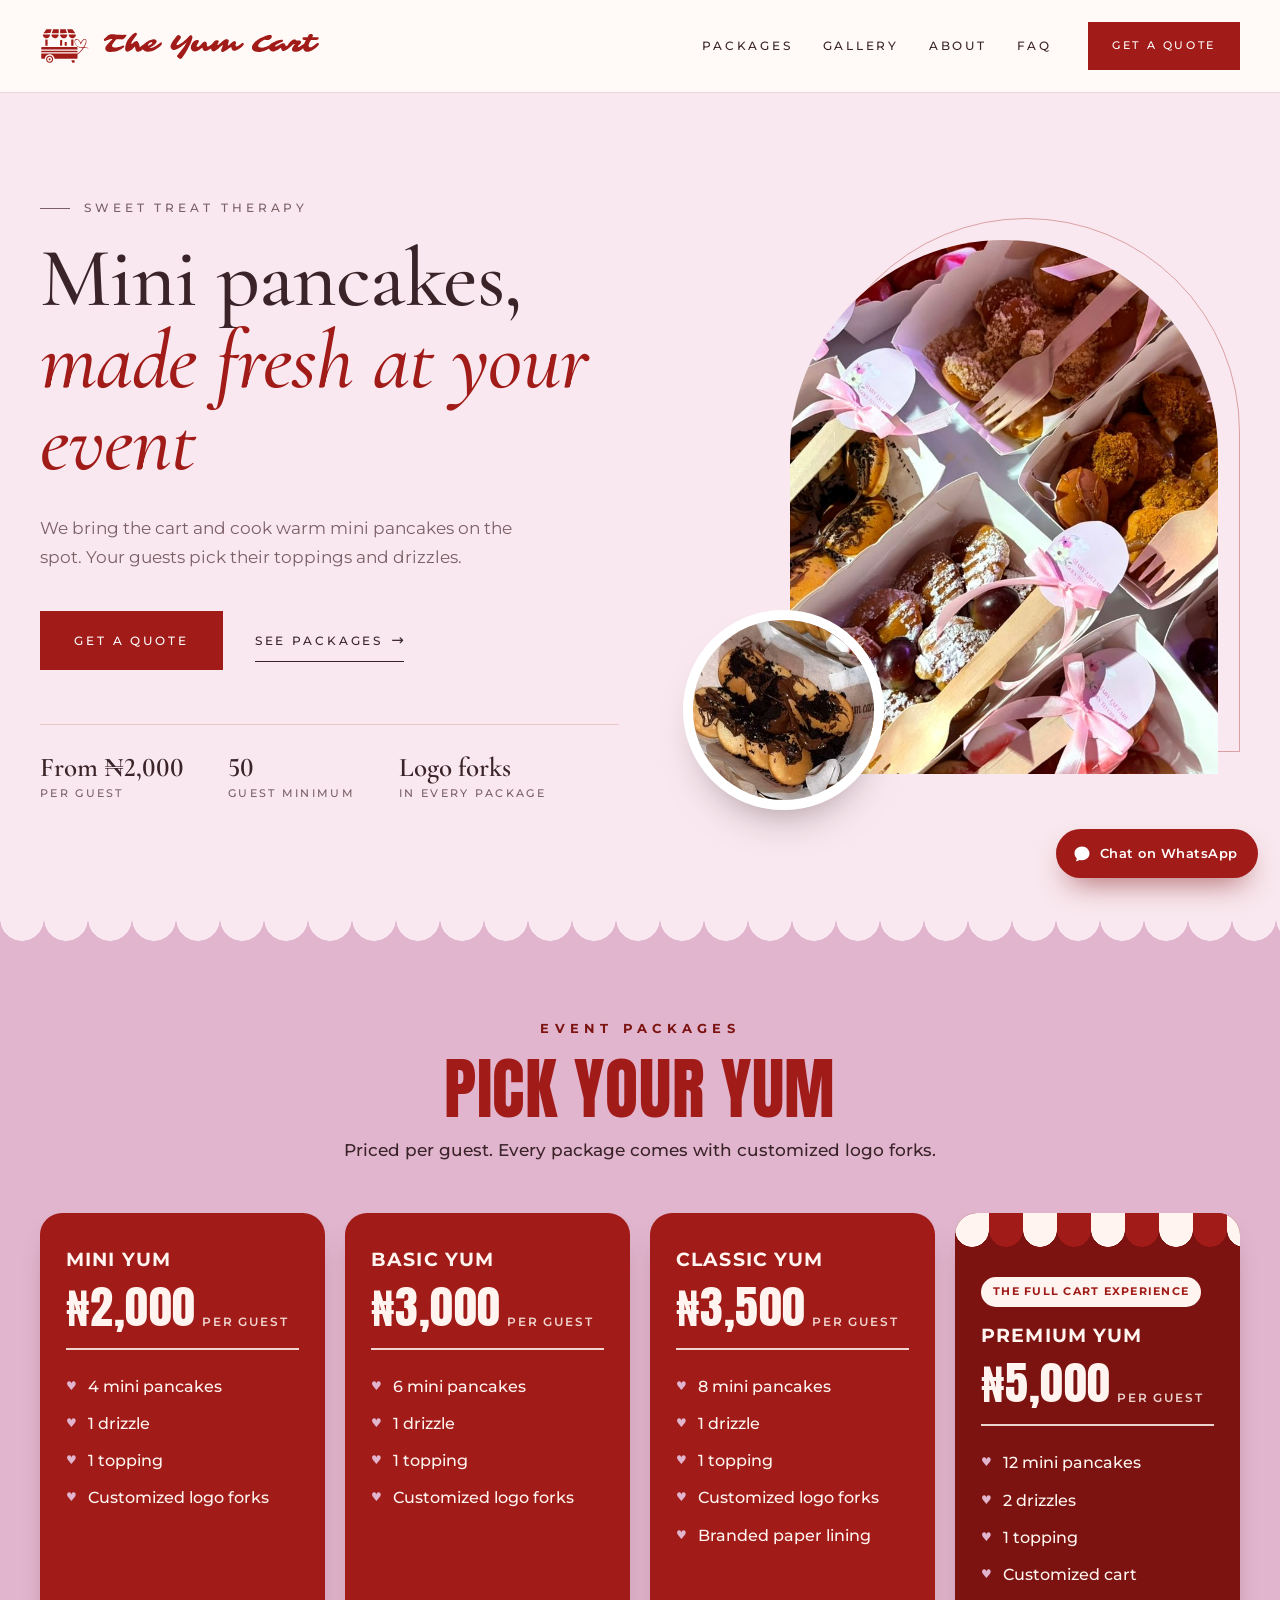
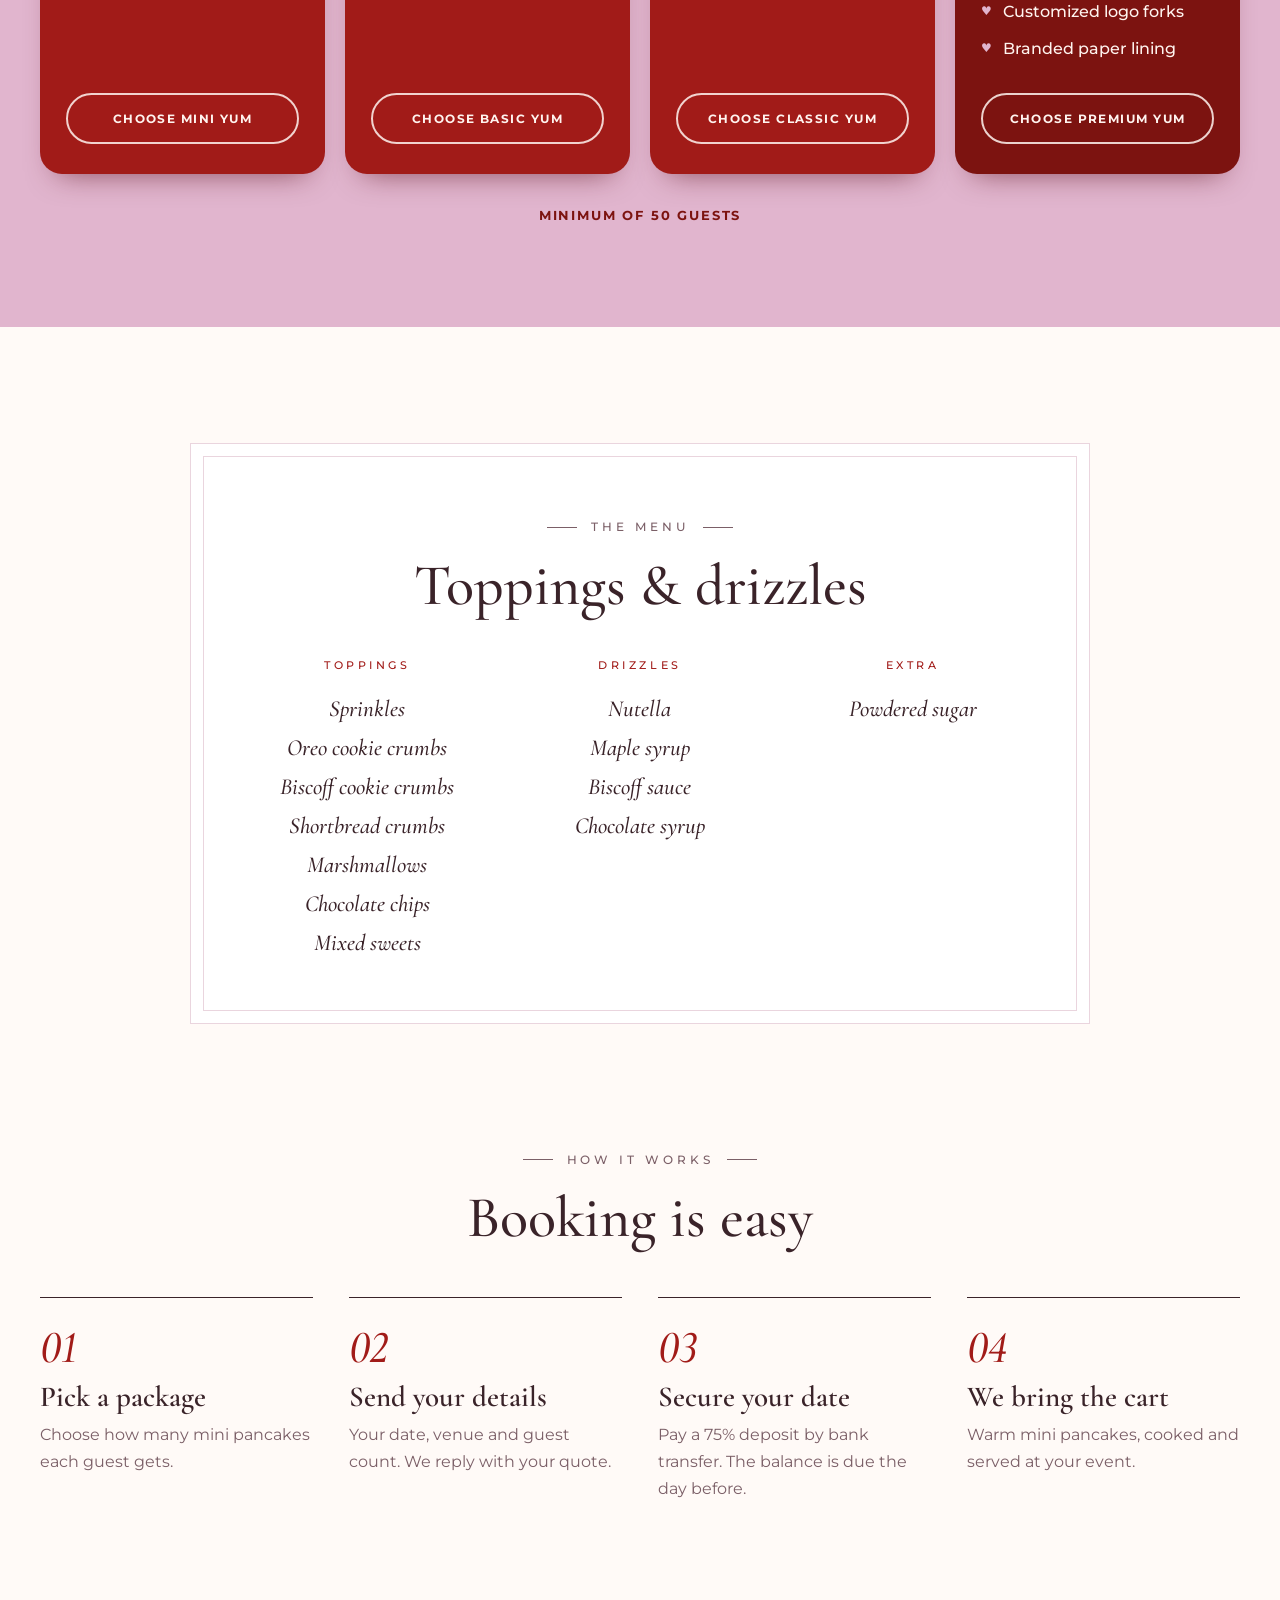
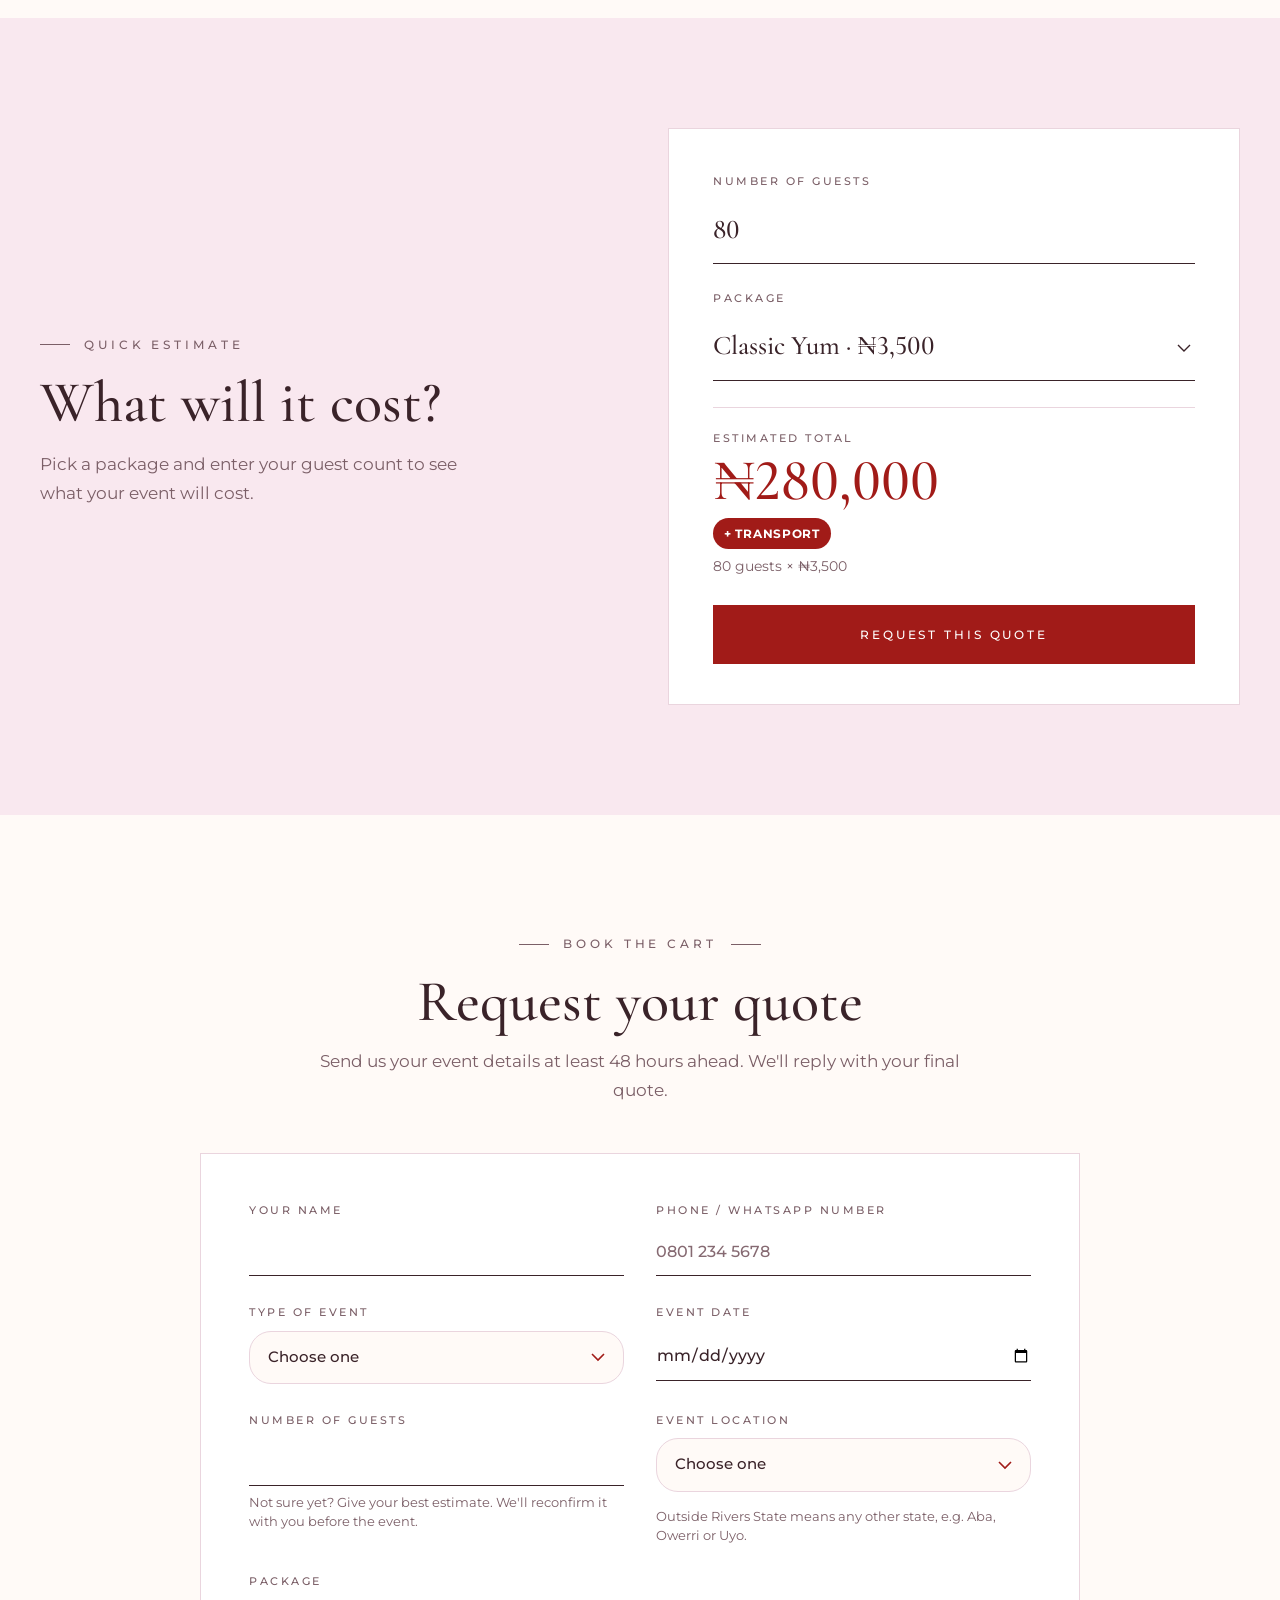
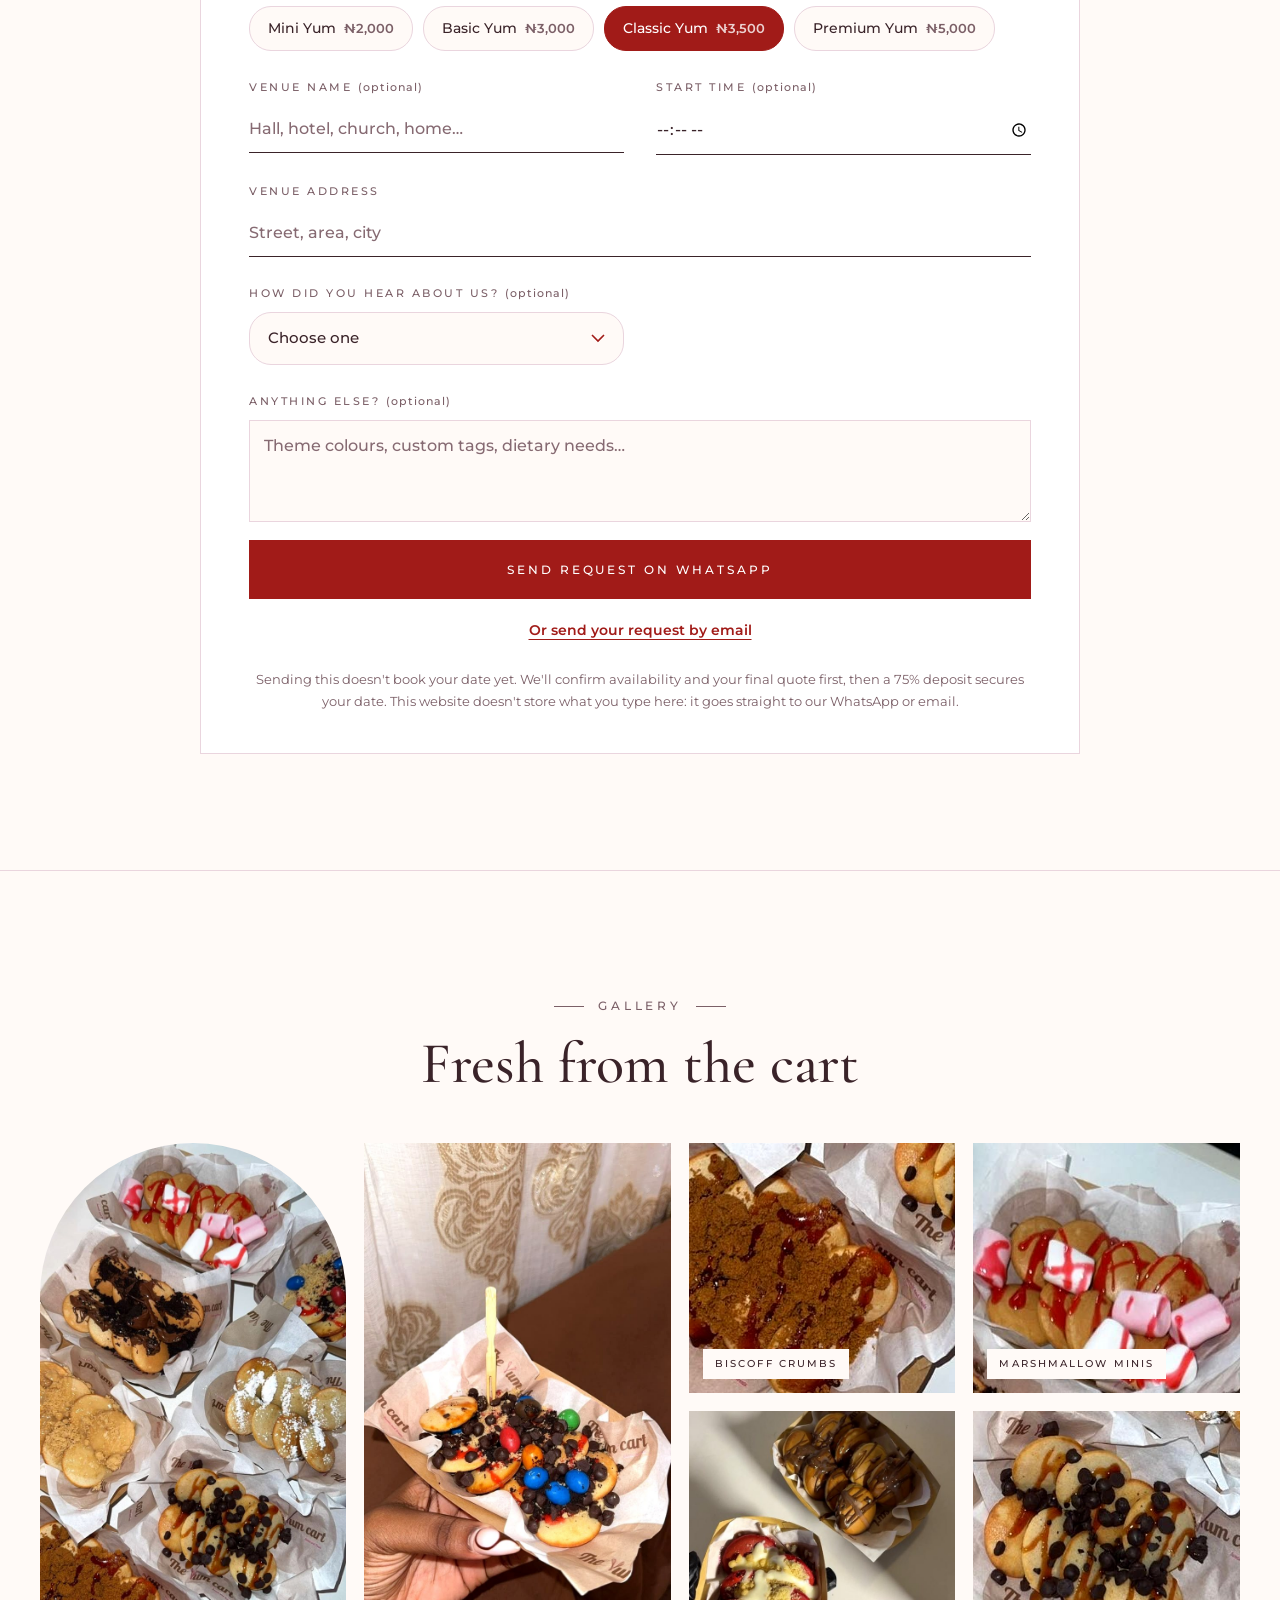
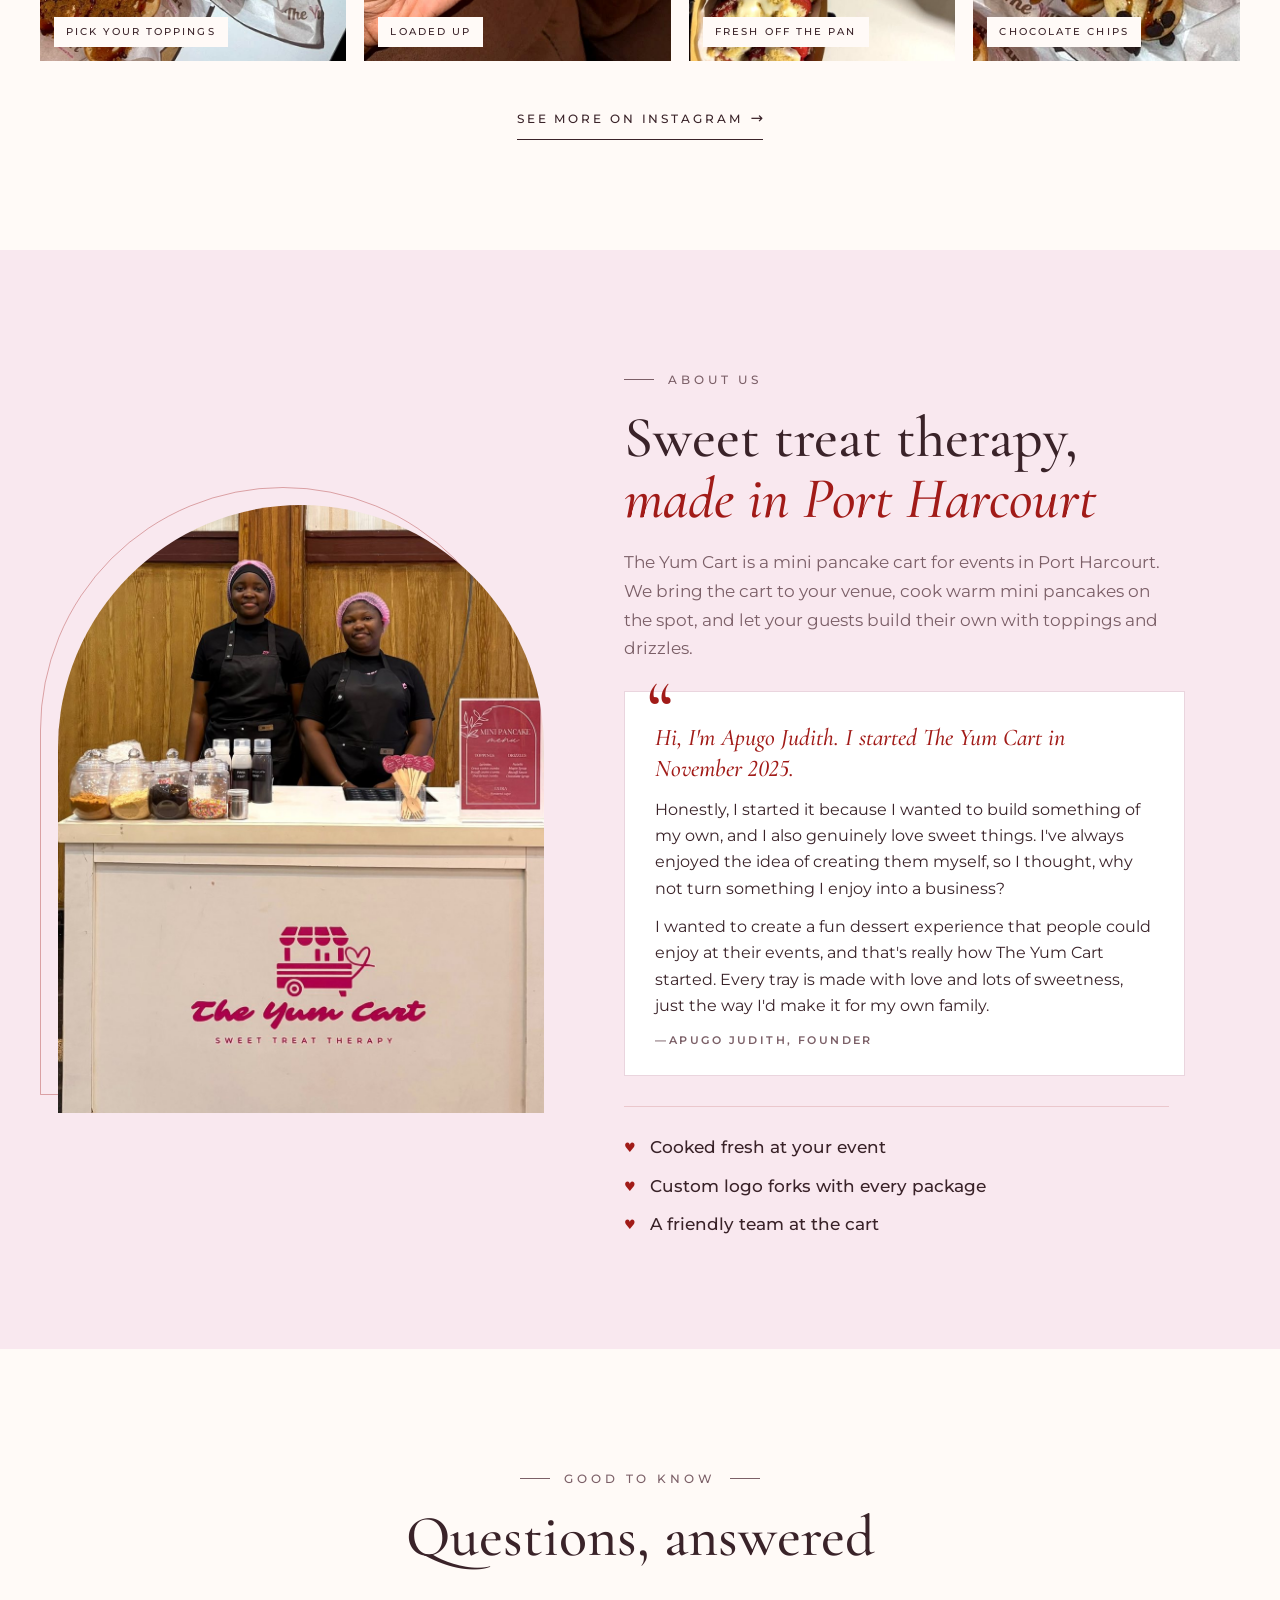
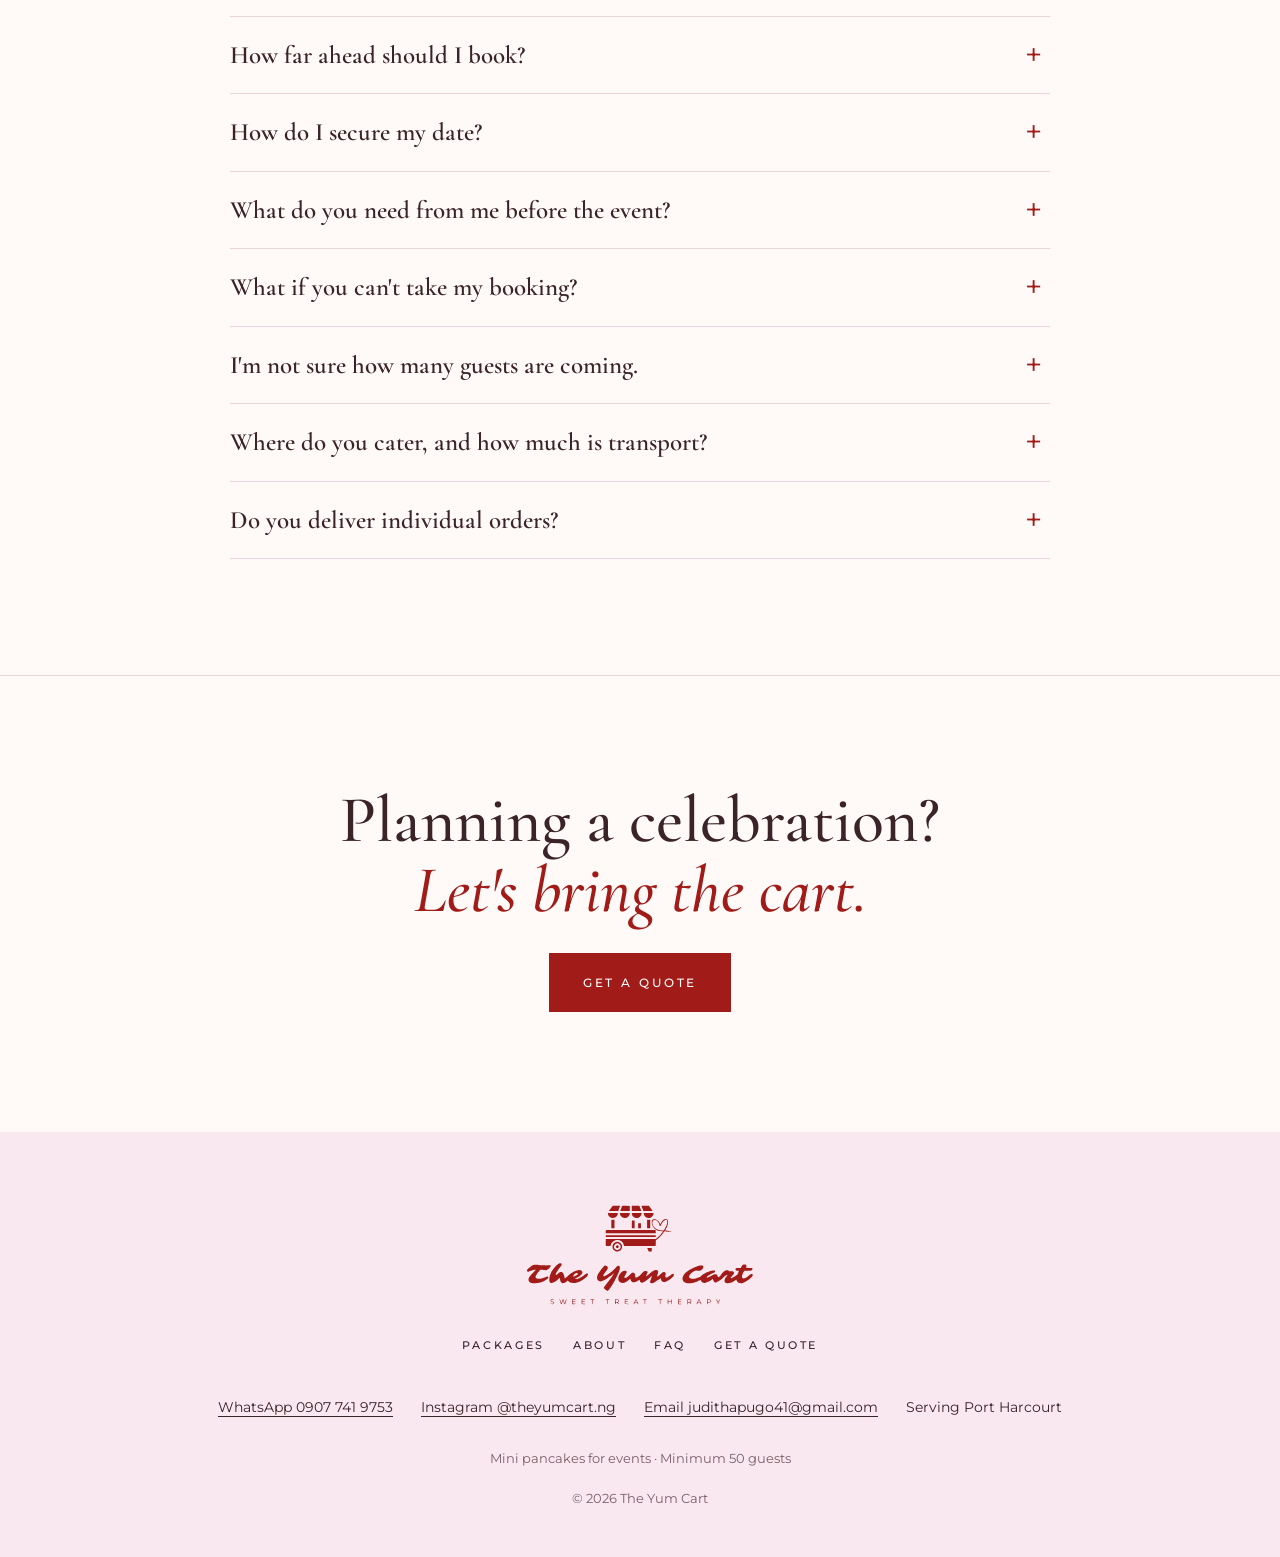
==== commit 22bab810: "fix total price wrap, add toppings" ====
--- a/index.html
+++ b/index.html
@@ -172,7 +172,7 @@
           <div class="menu-cols">
             <div class="menu-col">
               <h3>Toppings</h3>
-              <ul><li>Sprinkles</li><li>Oreo cookie crumbs</li><li>Biscoff cookie crumbs</li><li>Shortbread crumbs</li></ul>
+              <ul><li>Sprinkles</li><li>Oreo cookie crumbs</li><li>Biscoff cookie crumbs</li><li>Shortbread crumbs</li><li>Marshmallows</li><li>Chocolate chips</li><li>Mixed sweets</li></ul>
             </div>
             <div class="menu-col">
               <h3>Drizzles</h3>
--- a/css/styles.css
+++ b/css/styles.css
@@ -239,8 +239,9 @@
 .result .label, .result .was, .result .hint, .result .promo-note, .result .plus { grid-column: 1 / -1; }
 .result .label { margin-bottom: 4px; }
 .was { font-family: var(--font-display); font-size: 24px; color: var(--ink-soft); text-decoration-thickness: 1px; }
-.total { font-family: var(--font-display); font-weight: 500; font-size: 58px; line-height: 1; color: var(--red); }
-.total, .was, .booking-summary { overflow-wrap: anywhere; }   /* a huge guest count wraps instead of pushing the page sideways */
+.total { font-family: var(--font-display); font-weight: 500; font-size: 58px; line-height: 1; color: var(--red); white-space: nowrap; }
+.was, .booking-summary { overflow-wrap: anywhere; }   /* a huge guest count wraps instead of pushing the page sideways */
+.total.long-number { white-space: normal; overflow-wrap: anywhere; }   /* only a wildly unrealistic total (see main.js) is allowed to wrap; a normal price always stays on one line */
 .plus {
   justify-self: start; margin-top: 8px;
   padding: 5px 11px; border-radius: 999px; background: var(--red); color: #fff;
